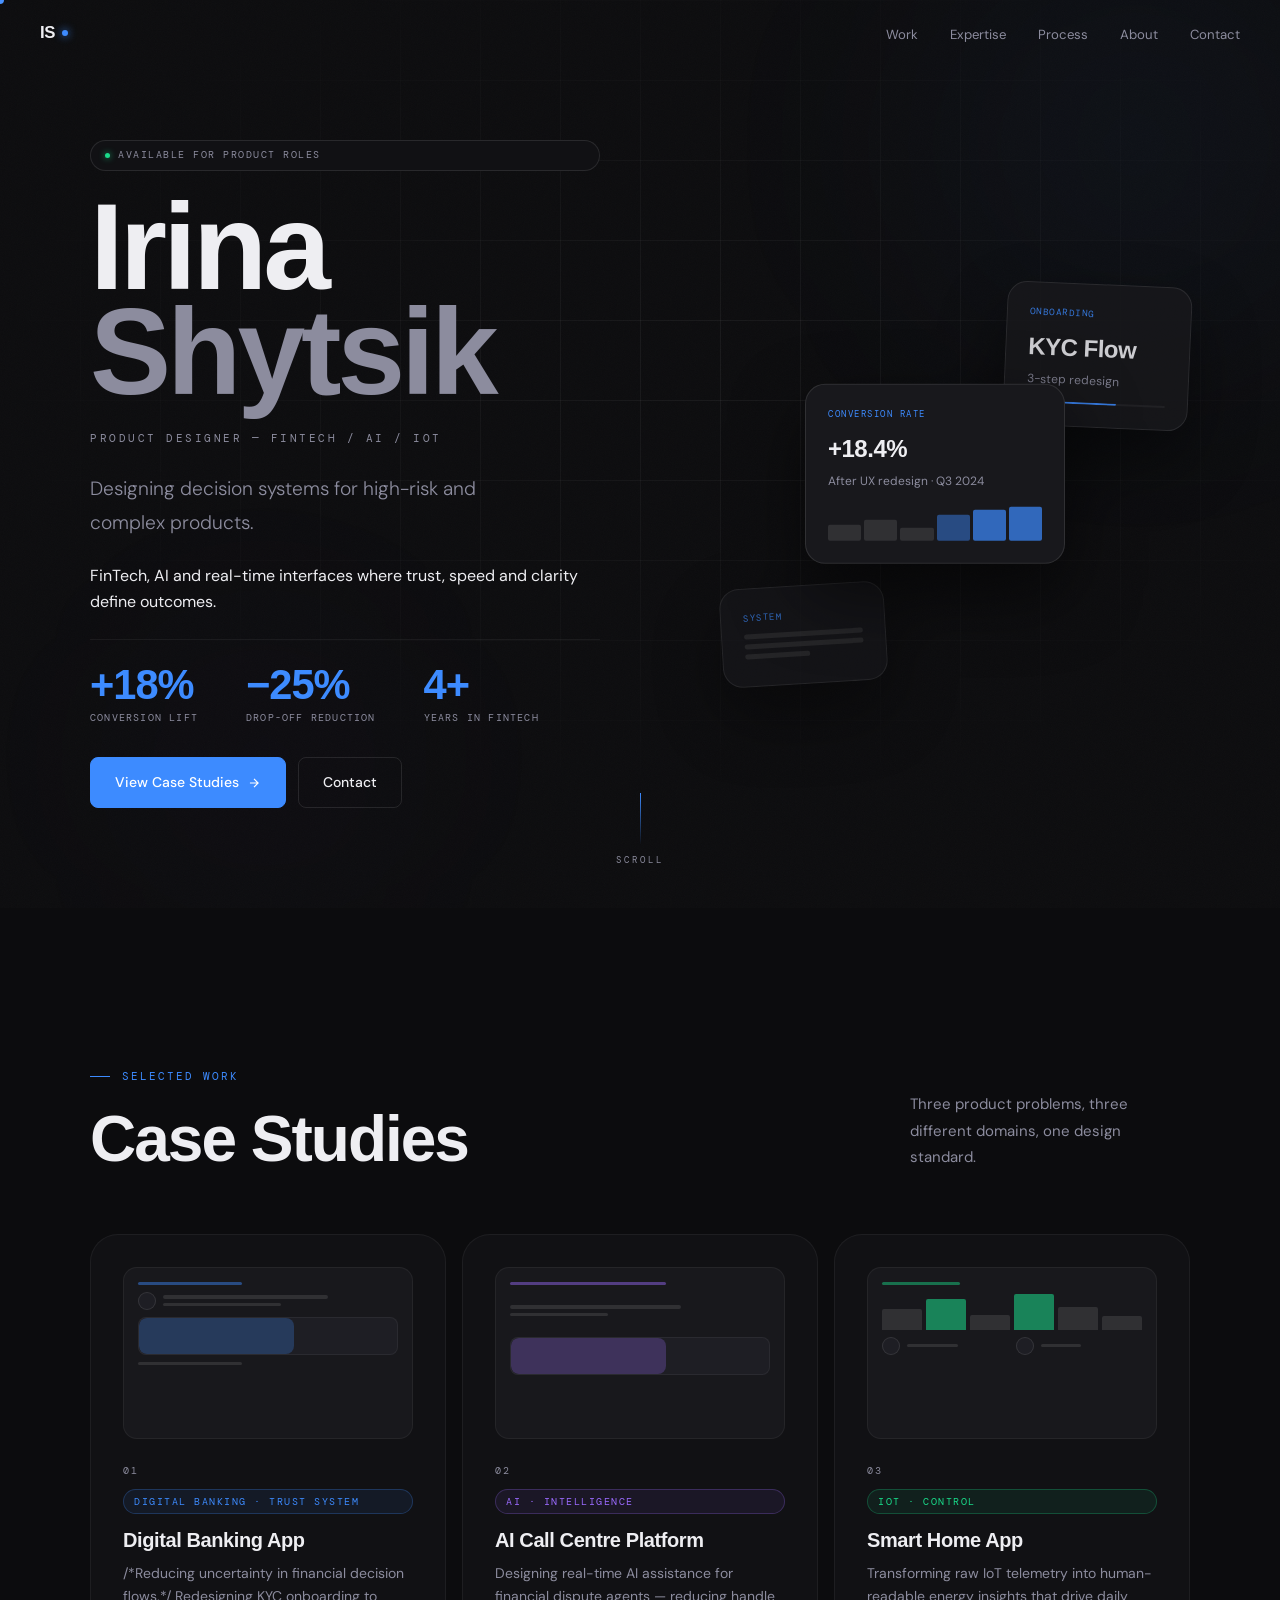
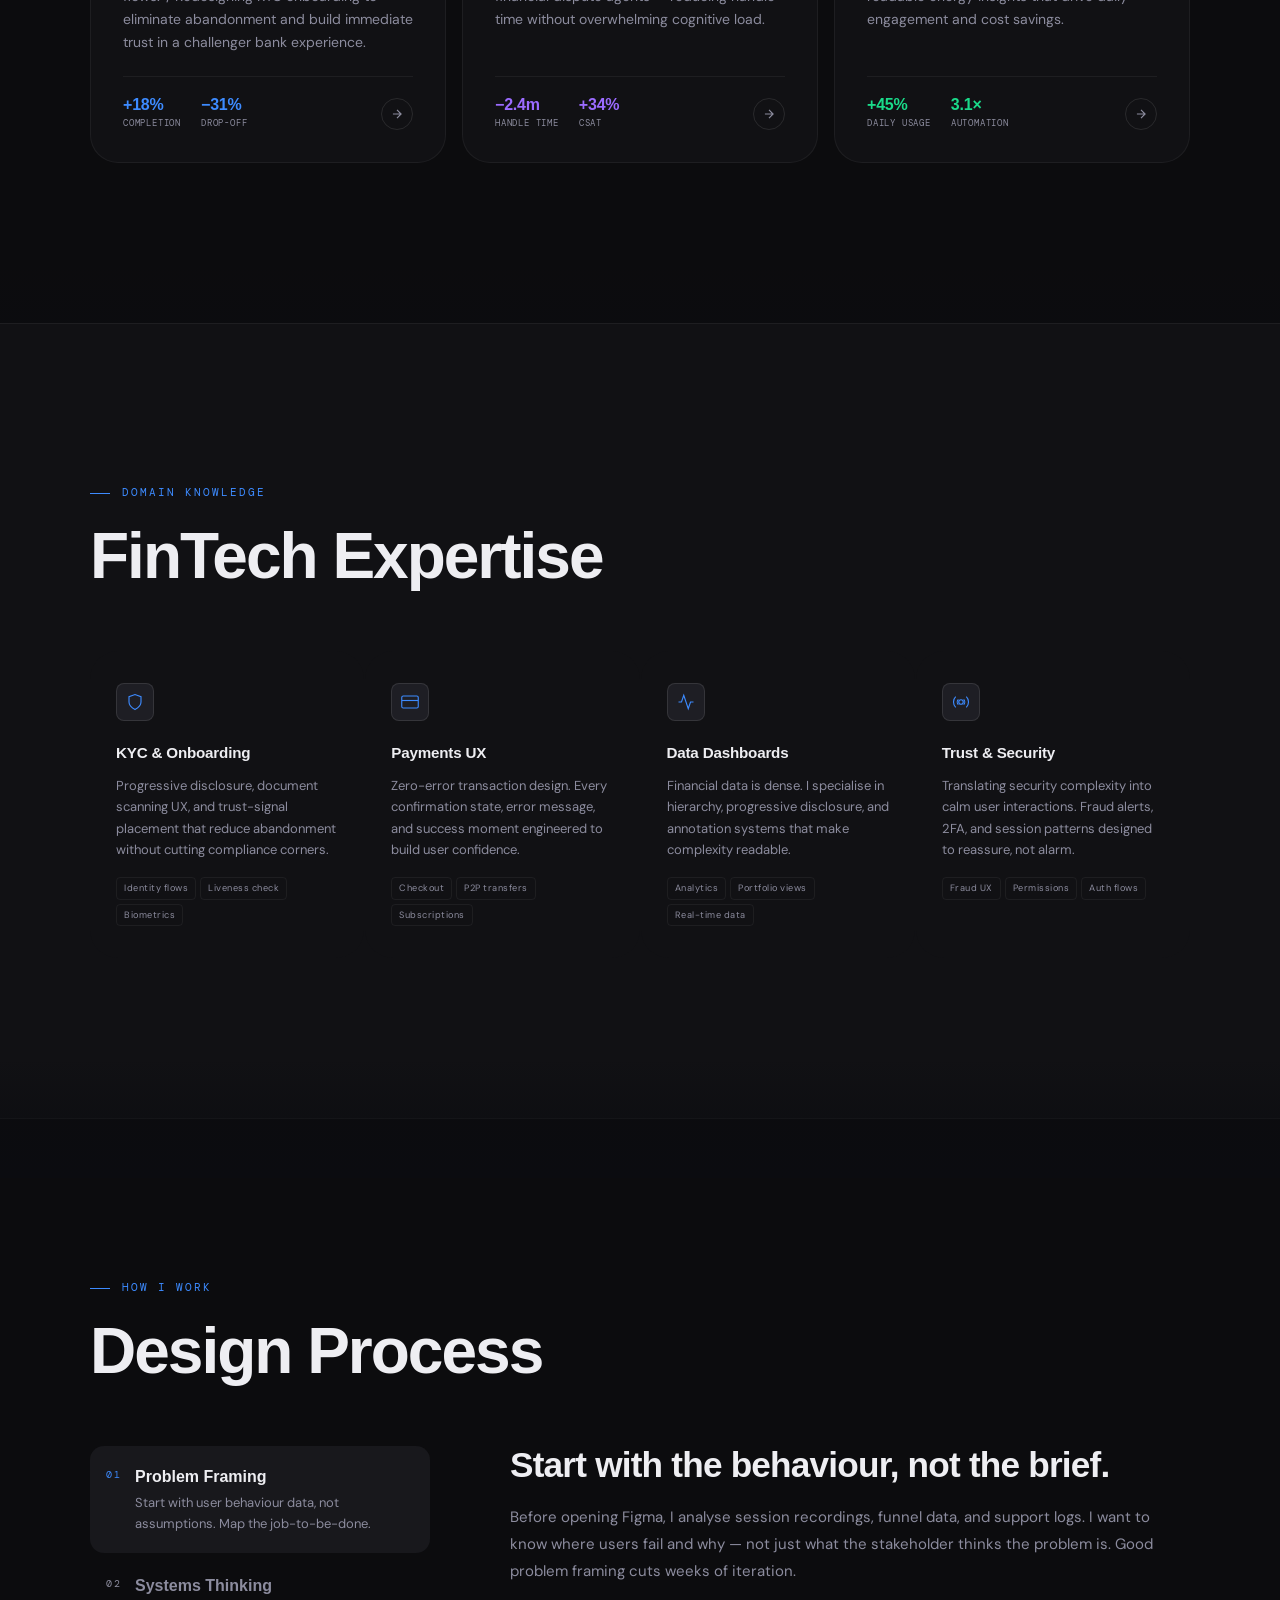
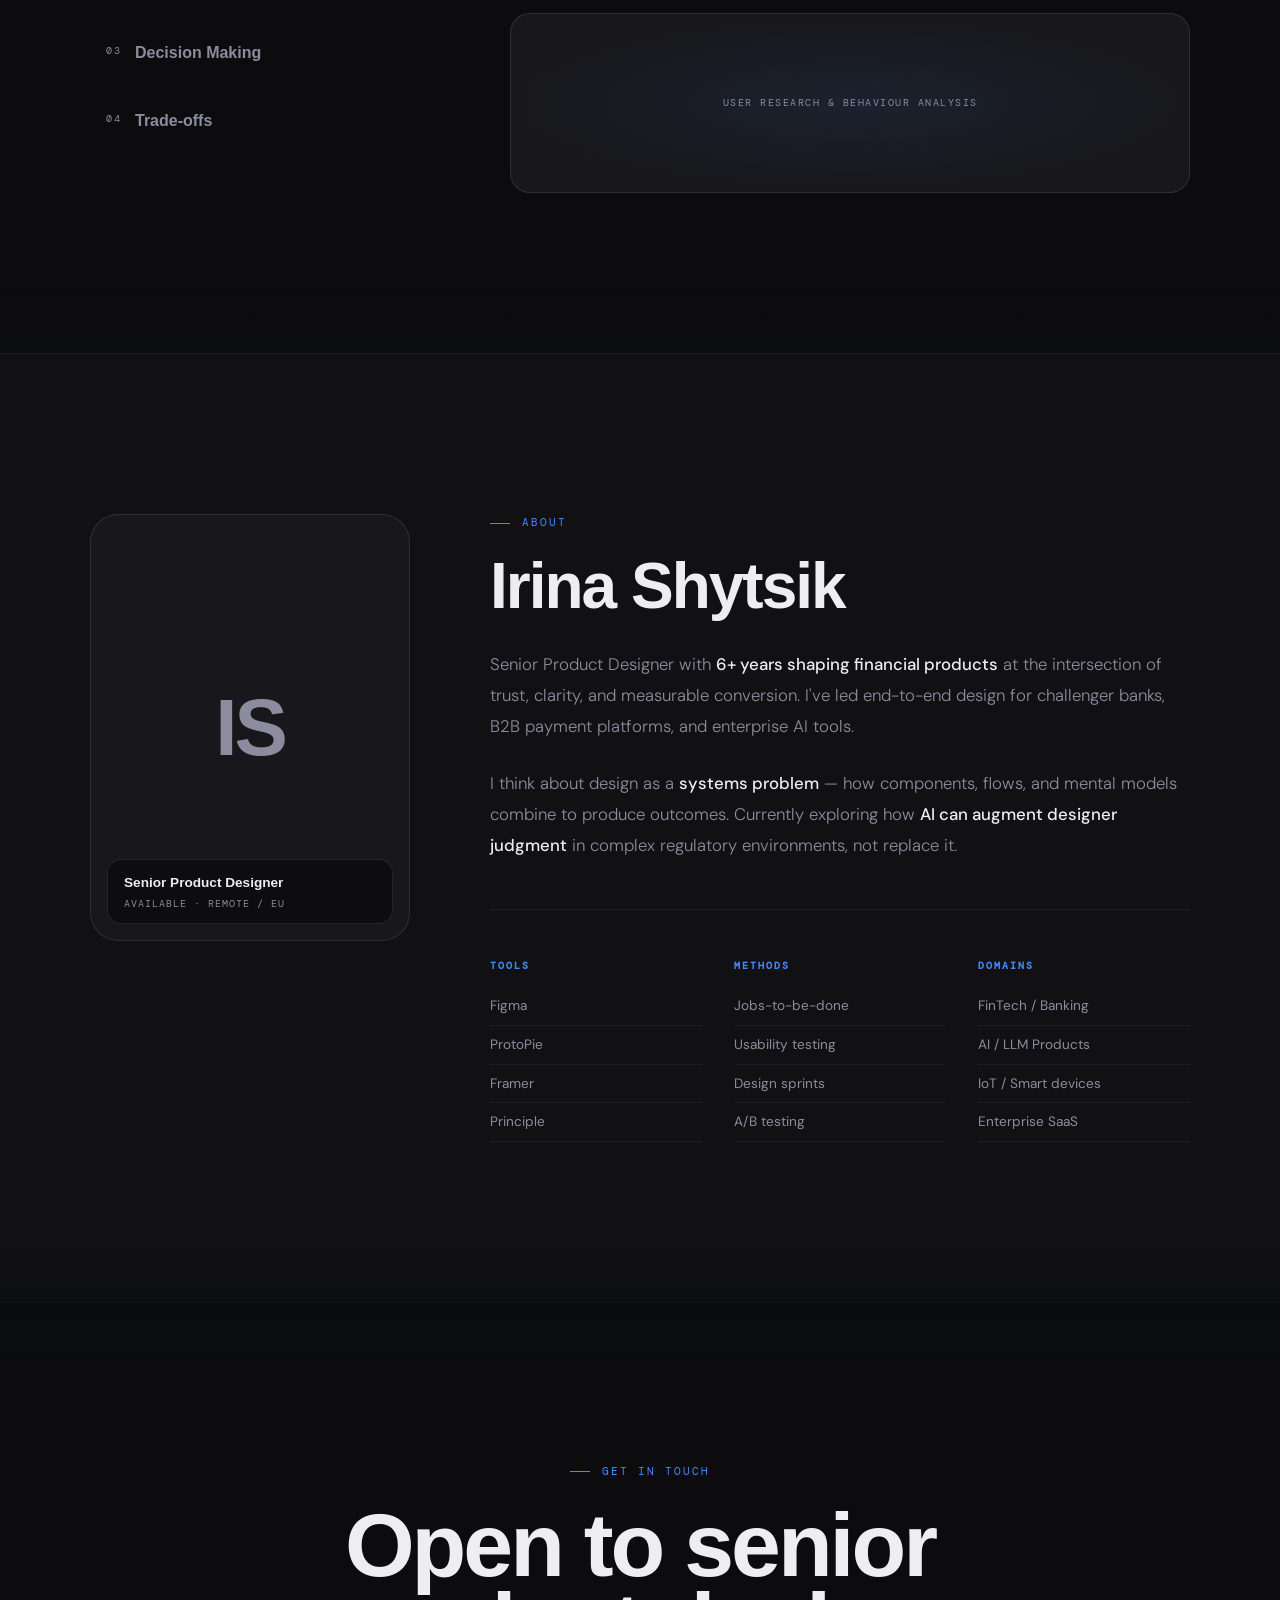
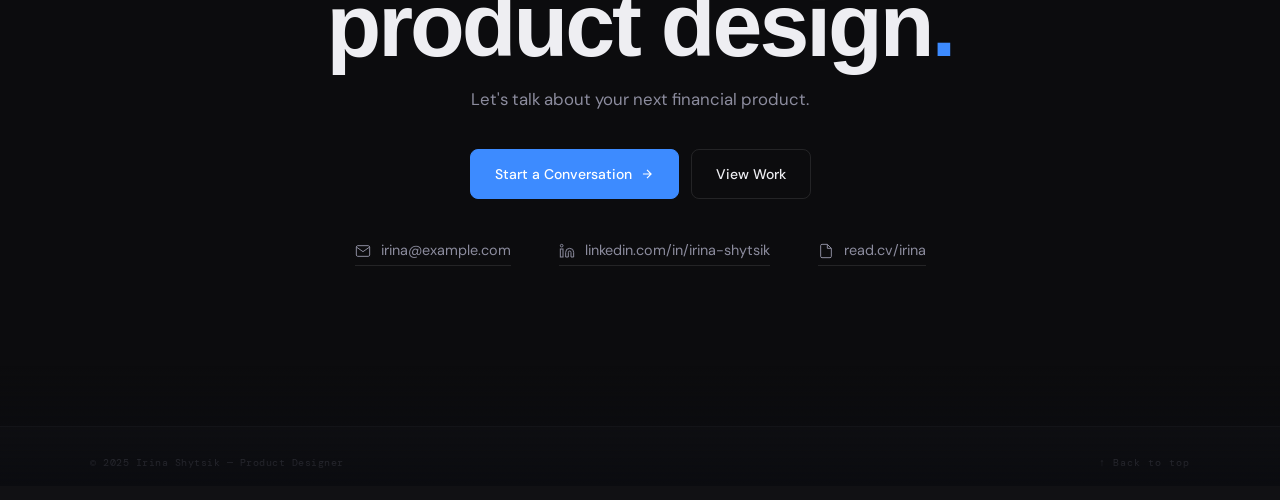
==== index.html @ 626af188 "Remove design systems section from index.html Removed design system section and adjusted case card d" ====
<!DOCTYPE html>
<html lang="en">
<head>
  <meta charset="UTF-8"/>
  <meta name="viewport" content="width=device-width, initial-scale=1.0"/>
  <title>Irina Shytsik — Product Designer</title>
  <link rel="preconnect" href="https://fonts.googleapis.com"/>
  <link rel="preconnect" href="https://fonts.gstatic.com" crossorigin/>
  <link href="https://fonts.googleapis.com/css2?family=DM+Mono:ital,wght@0,300;0,400;0,500&family=Syne:wght@400;500;600;700;800&family=DM+Sans:ital,opsz,wght@0,9..40,300;0,9..40,400;0,9..40,500;0,9..40,600;1,9..40,300&display=swap" rel="stylesheet"/>
  <link rel="stylesheet" href="styles.css"/>
</head>
<body>

  <div id="progress-bar"></div>
  <div id="page-overlay"></div>
  <div id="cursor"></div>

  <!-- NAV -->
  <nav class="nav">
    <a href="index.html" class="nav__logo">
      IS<span class="nav__logo-dot"></span>
    </a>
    <ul class="nav__links">
      <li><a href="#work">Work</a></li>
      <li><a href="#expertise">Expertise</a></li>
      <li><a href="#process">Process</a></li>
      <li><a href="#about">About</a></li>
      <li><a href="#contact">Contact</a></li>
    </ul>
    <button class="nav__mobile-btn" aria-label="Menu">
      <span></span><span></span><span></span>
    </button>
  </nav>

  <nav class="mobile-nav">
    <ul class="mobile-nav__links">
      <li><a href="#work">Work</a></li>
      <li><a href="#expertise">Expertise</a></li>
      <li><a href="#process">Process</a></li>
      <li><a href="#about">About</a></li>
      <li><a href="#contact">Contact</a></li>
    </ul>
  </nav>

  <!-- ────────────────── HERO ────────────────── -->
  <section class="hero" id="hero">
    <div class="hero__bg">
      <div class="hero__noise"></div>
      <div class="hero__grid-lines"></div>
      <div class="hero__glow hero__glow--1"></div>
      <div class="hero__glow hero__glow--2"></div>
    </div>

    <div class="container">
      <div class="hero__content">
        <!-- Left -->
        <div class="hero__left">
          <div class="availability reveal">
            <span class="availability__dot"></span>
            Available for Product Roles
          </div>

          <h1 class="hero__name reveal rd1">
            Irina<br/><em>Shytsik</em>
          </h1>

          <p class="hero__title reveal rd2">Product Designer — FinTech / AI / IoT</p>

          <p class="hero__value reveal rd3">
            Designing decision systems for high-risk and complex products.
          </p>
          <p class="muted">
            FinTech, AI and real-time interfaces where trust, speed and clarity define outcomes.
          </p>

          <div class="hero__metrics reveal rd4">
            <div class="hero__metric">
              <div class="hero__metric-value"><span class="m-blue">+18%</span></div>
              <div class="hero__metric-label">Conversion lift</div>
            </div>
            <div class="hero__metric">
              <div class="hero__metric-value"><span class="m-blue">−25%</span></div>
              <div class="hero__metric-label">Drop-off reduction</div>
            </div>
            <div class="hero__metric">
              <div class="hero__metric-value"><span class="m-blue">4+</span></div>
              <div class="hero__metric-label">Years in FinTech</div>
            </div>
          </div>

          <div class="hero__actions reveal rd5">
            <a href="#work" class="btn btn--primary">
              View Case Studies
              <svg width="14" height="14" viewBox="0 0 24 24" fill="none" stroke="currentColor" stroke-width="2"><path d="M5 12h14M12 5l7 7-7 7"/></svg>
            </a>
            <a href="#contact" class="btn btn--outline">Contact</a>
          </div>
        </div>

        <!-- Right — floating cards -->
        <div class="hero__visual reveal--right rd2">
          <!-- Main card -->
          <div class="hero-card hero-card--main">
            <div class="hero-card__tag">Conversion Rate</div>
            <div class="hero-card__value">+18.4%</div>
            <div class="hero-card__label">After UX redesign · Q3 2024</div>
            <div class="hero-card__chart">
              <div class="hc-bar" style="height:45%"></div>
              <div class="hc-bar" style="height:60%"></div>
              <div class="hc-bar" style="height:38%"></div>
              <div class="hc-bar hc-bar--b" style="height:72%"></div>
              <div class="hc-bar hc-bar--a" style="height:88%"></div>
              <div class="hc-bar hc-bar--a" style="height:96%"></div>
            </div>
          </div>
          <!-- Top right card -->
          <div class="hero-card hero-card--right">
            <div class="hero-card__tag">Onboarding</div>
            <div class="hero-card__value">KYC Flow</div>
            <div class="hero-card__label">3-step redesign</div>
            <div class="hero-card__progress">
              <div class="hero-card__progress-fill"></div>
            </div>
          </div>
          <!-- Bottom left card -->
          <div class="hero-card hero-card--bottom">
            <div class="hero-card__tag">System</div>
            <div class="hc-line"></div>
            <div class="hc-line"></div>
            <div class="hc-line"></div>
          </div>
        </div>
      </div>
    </div>

    <div class="hero__scroll">
      <div class="hero__scroll-line"></div>
      <span class="hero__scroll-label">Scroll</span>
    </div>
  </section>

  <!-- ────────────────── WORK ────────────────── -->
  <section class="section" id="work">
    <div class="container">
      <div class="cases-header reveal">
        <div>
          <div class="eyebrow">Selected Work</div>
          <h2 class="display-lg">Case Studies</h2>
        </div>
        <p class="body-md" style="max-width:280px">
          Three product problems, three different domains, one design standard.
        </p>
      </div>

      <div class="cases-grid">

        <!-- Card 1: Banking -->
        <a href="case-banking.html" class="case-card case-card--trust reveal rd1">

       
          
          <div class="case-card__glow"></div>
          <div class="case-card__body">
            <div class="case-card__visual">
              <div class="card-mock">
                <div class="cm-topbar"></div>
                <div class="cm-row">
                  <div class="cm-circle"></div>
                  <div class="cm-lines">
                    <div class="cm-line cm-line--70"></div>
                    <div class="cm-line cm-line--50"></div>
                  </div>
                </div>
                <div class="cm-block"></div>
                <div class="cm-row">
                  <div class="cm-lines">
                    <div class="cm-line cm-line--40"></div>
                  </div>
                </div>
              </div>
            </div>
            <div class="case-card__num">01</div>
            <div class="case-card__tag">Digital Banking · Trust System</div>
            <h3 class="case-card__title">Digital Banking App</h3>
            <p class="case-card__desc">
              /*Reducing uncertainty in financial decision flows.*/
              Redesigning KYC onboarding to eliminate abandonment and build immediate trust in a challenger bank experience.
            </p>
            <div class="case-card__footer">
              <div class="case-card__metrics">
                <div>
                  <div class="case-card__metric-val">+18%</div>
                  <div class="case-card__metric-lbl">Completion</div>
                </div>
                <div>
                  <div class="case-card__metric-val">−31%</div>
                  <div class="case-card__metric-lbl">Drop-off</div>
                </div>
              </div>
              <div class="case-card__arrow">
                <svg width="14" height="14" viewBox="0 0 24 24" fill="none" stroke="currentColor" stroke-width="2"><path d="M5 12h14M12 5l7 7-7 7"/></svg>
              </div>
            </div>
          </div>
        </a>

        <!-- Card 2: AI -->
        <a href="case-ai.html" class="case-card case-card--intelligence reveal rd2">
          <div class="case-card__glow"></div>
          <div class="case-card__body">
            <div class="case-card__visual">
              <div class="card-mock">
                <div class="cm-topbar" style="width:60%"></div>
                <div class="cm-row">
                  <div class="cm-lines">
                    <div class="cm-line cm-line--70"></div>
                    <div class="cm-line cm-line--40"></div>
                  </div>
                  <div class="cm-bars">
                    <div class="cm-bar" style="height:40%"></div>
                    <div class="cm-bar cm-bar--a" style="height:70%"></div>
                    <div class="cm-bar" style="height:55%"></div>
                    <div class="cm-bar cm-bar--a" style="height:90%"></div>
                  </div>
                </div>
                <div class="cm-block"></div>
              </div>
            </div>
            <div class="case-card__num">02</div>
            <div class="case-card__tag">AI · Intelligence</div>
            <h3 class="case-card__title">AI Call Centre Platform</h3>
            <p class="case-card__desc">
              Designing real-time AI assistance for financial dispute agents — reducing handle time without overwhelming cognitive load.
            </p>
            <div class="case-card__footer">
              <div class="case-card__metrics">
                <div>
                  <div class="case-card__metric-val">−2.4m</div>
                  <div class="case-card__metric-lbl">Handle time</div>
                </div>
                <div>
                  <div class="case-card__metric-val">+34%</div>
                  <div class="case-card__metric-lbl">CSAT</div>
                </div>
              </div>
              <div class="case-card__arrow">
                <svg width="14" height="14" viewBox="0 0 24 24" fill="none" stroke="currentColor" stroke-width="2"><path d="M5 12h14M12 5l7 7-7 7"/></svg>
              </div>
            </div>
          </div>
        </a>

        <!-- Card 3: Smart Home -->
        <a href="case-smart-home.html" class="case-card case-card--control reveal rd3">
          <div class="case-card__glow"></div>
          <div class="case-card__body">
            <div class="case-card__visual">
              <div class="card-mock">
                <div class="cm-topbar" style="width:30%"></div>
                <div class="cm-row">
                  <div class="cm-bars" style="width:100%;gap:4px">
                    <div class="cm-bar" style="height:55%"></div>
                    <div class="cm-bar cm-bar--a" style="height:80%"></div>
                    <div class="cm-bar" style="height:40%"></div>
                    <div class="cm-bar cm-bar--a" style="height:95%"></div>
                    <div class="cm-bar" style="height:60%"></div>
                    <div class="cm-bar" style="height:35%"></div>
                  </div>
                </div>
                <div class="cm-row">
                  <div class="cm-circle"></div>
                  <div class="cm-lines">
                    <div class="cm-line cm-line--50"></div>
                  </div>
                  <div class="cm-circle"></div>
                  <div class="cm-lines">
                    <div class="cm-line cm-line--40"></div>
                  </div>
                </div>
              </div>
            </div>
            <div class="case-card__num">03</div>
            <div class="case-card__tag">IoT · Control</div>
            <h3 class="case-card__title">Smart Home App</h3>
            <p class="case-card__desc">
              Transforming raw IoT telemetry into human-readable energy insights that drive daily engagement and cost savings.
            </p>
            <div class="case-card__footer">
              <div class="case-card__metrics">
                <div>
                  <div class="case-card__metric-val">+45%</div>
                  <div class="case-card__metric-lbl">Daily usage</div>
                </div>
                <div>
                  <div class="case-card__metric-val">3.1×</div>
                  <div class="case-card__metric-lbl">Automation</div>
                </div>
              </div>
              <div class="case-card__arrow">
                <svg width="14" height="14" viewBox="0 0 24 24" fill="none" stroke="currentColor" stroke-width="2"><path d="M5 12h14M12 5l7 7-7 7"/></svg>
              </div>
            </div>
          </div>
        </a>

      </div>
    </div>
  </section>

  <!-- ────────────────── EXPERTISE ────────────────── -->
  <section class="section expertise" id="expertise">
    <div class="container">
      <div class="reveal">
        <div class="eyebrow">Domain Knowledge</div>
        <h2 class="display-lg">FinTech Expertise</h2>
      </div>

      <div class="expertise__grid">
        <div class="expertise__item reveal rd1">
          <div class="expertise__icon">
            <svg width="18" height="18" viewBox="0 0 24 24" fill="none" stroke="currentColor" stroke-width="1.5"><path d="M12 22s8-4 8-10V5l-8-3-8 3v7c0 6 8 10 8 10z"/></svg>
          </div>
          <div class="expertise__title">KYC & Onboarding</div>
          <p class="expertise__desc">Progressive disclosure, document scanning UX, and trust-signal placement that reduce abandonment without cutting compliance corners.</p>
          <div class="expertise__tags">
            <span class="expertise__tag">Identity flows</span>
            <span class="expertise__tag">Liveness check</span>
            <span class="expertise__tag">Biometrics</span>
          </div>
        </div>

        <div class="expertise__item reveal rd2">
          <div class="expertise__icon">
            <svg width="18" height="18" viewBox="0 0 24 24" fill="none" stroke="currentColor" stroke-width="1.5"><rect x="1" y="4" width="22" height="16" rx="2"/><line x1="1" y1="10" x2="23" y2="10"/></svg>
          </div>
          <div class="expertise__title">Payments UX</div>
          <p class="expertise__desc">Zero-error transaction design. Every confirmation state, error message, and success moment engineered to build user confidence.</p>
          <div class="expertise__tags">
            <span class="expertise__tag">Checkout</span>
            <span class="expertise__tag">P2P transfers</span>
            <span class="expertise__tag">Subscriptions</span>
          </div>
        </div>

        <div class="expertise__item reveal rd3">
          <div class="expertise__icon">
            <svg width="18" height="18" viewBox="0 0 24 24" fill="none" stroke="currentColor" stroke-width="1.5"><polyline points="22 12 18 12 15 21 9 3 6 12 2 12"/></svg>
          </div>
          <div class="expertise__title">Data Dashboards</div>
          <p class="expertise__desc">Financial data is dense. I specialise in hierarchy, progressive disclosure, and annotation systems that make complexity readable.</p>
          <div class="expertise__tags">
            <span class="expertise__tag">Analytics</span>
            <span class="expertise__tag">Portfolio views</span>
            <span class="expertise__tag">Real-time data</span>
          </div>
        </div>

        <div class="expertise__item reveal rd4">
          <div class="expertise__icon">
            <svg width="18" height="18" viewBox="0 0 24 24" fill="none" stroke="currentColor" stroke-width="1.5"><circle cx="12" cy="12" r="3"/><path d="M19.07 4.93a10 10 0 0 1 0 14.14M4.93 19.07a10 10 0 0 1 0-14.14"/><path d="M15.54 8.46a5 5 0 0 1 0 7.07M8.46 15.54a5 5 0 0 1 0-7.07"/></svg>
          </div>
          <div class="expertise__title">Trust & Security</div>
          <p class="expertise__desc">Translating security complexity into calm user interactions. Fraud alerts, 2FA, and session patterns designed to reassure, not alarm.</p>
          <div class="expertise__tags">
            <span class="expertise__tag">Fraud UX</span>
            <span class="expertise__tag">Permissions</span>
            <span class="expertise__tag">Auth flows</span>
          </div>
        </div>
      </div>
    </div>
  </section>

  <!-- ────────────────── PROCESS ────────────────── -->
  <section class="section" id="process">
    <div class="container">
      <div class="reveal" style="margin-bottom:64px">
        <div class="eyebrow">How I Work</div>
        <h2 class="display-lg">Design Process</h2>
      </div>

      <div class="process-layout">
        <!-- Steps -->
        <div class="process-steps">
          <div class="pstep" data-index="0">
            <div class="pstep__num">01</div>
            <div>
              <div class="pstep__title">Problem Framing</div>
              <div class="pstep__desc">Start with user behaviour data, not assumptions. Map the job-to-be-done.</div>
            </div>
          </div>
          <div class="pstep" data-index="1">
            <div class="pstep__num">02</div>
            <div>
              <div class="pstep__title">Systems Thinking</div>
              <div class="pstep__desc">Map the full ecosystem before designing a single screen.</div>
            </div>
          </div>
          <div class="pstep" data-index="2">
            <div class="pstep__num">03</div>
            <div>
              <div class="pstep__title">Decision Making</div>
              <div class="pstep__desc">Every design decision has a hypothesis. Hypotheses get validated.</div>
            </div>
          </div>
          <div class="pstep" data-index="3">
            <div class="pstep__num">04</div>
            <div>
              <div class="pstep__title">Trade-offs</div>
              <div class="pstep__desc">Speed vs depth. Delight vs compliance. I name the trade-off and choose deliberately.</div>
            </div>
          </div>
        </div>

        <!-- Detail panels -->
        <div>
          <div class="pdetail" data-index="0">
            <div class="pdetail__heading">Start with the behaviour, not the brief.</div>
            <p class="pdetail__body">Before opening Figma, I analyse session recordings, funnel data, and support logs. I want to know where users fail and why — not just what the stakeholder thinks the problem is. Good problem framing cuts weeks of iteration.</p>
            <div class="pdetail__visual">User Research & Behaviour Analysis</div>
          </div>
          <div class="pdetail" data-index="1">
            <div class="pdetail__heading">The screen is the last thing I design.</div>
            <p class="pdetail__body">Financial products are systems. I map user journeys, service touchpoints, and technical constraints before touching component layout. This prevents designing beautiful dead-ends that don't survive implementation.</p>
            <div class="pdetail__visual">System Mapping & Flow Architecture</div>
          </div>
          <div class="pdetail" data-index="2">
            <div class="pdetail__heading">Decisions anchored to measurable outcomes.</div>
            <p class="pdetail__body">Every design choice I make has a stated hypothesis: "If we reduce the KYC steps from 5 to 3, completion will increase by 10%+." I test assumptions early and cheaply, then iterate. No HiPPO decisions.</p>
            <div class="pdetail__visual">Hypothesis-Driven Design</div>
          </div>
          <div class="pdetail" data-index="3">
            <div class="pdetail__heading">Name the trade-off. Own the decision.</div>
            <p class="pdetail__body">FinTech design is full of genuine tensions: security vs. convenience, regulatory compliance vs. user delight, speed to market vs. design quality. I make trade-offs explicit, document them, and take ownership of the consequences.</p>
            <div class="pdetail__visual">Trade-off Documentation</div>
          </div>
        </div>
      </div>
    </div>
  </section>

  <!-- ────────────────── ABOUT ────────────────── -->
  <section class="section" id="about" style="background:var(--bg-raised);border-top:1px solid var(--border-subtle);border-bottom:1px solid var(--border-subtle)">
    <div class="container">
      <div class="about-grid">
        <div class="reveal reveal--left">
          <div class="about__portrait-frame">
            <div class="about__portrait-initials">IS</div>
            <div class="about__portrait-badge">
              <div>
                <div class="about__badge-role">Senior Product Designer</div>
                <div class="about__badge-loc">Available · Remote / EU</div>
              </div>
            </div>
          </div>
        </div>

        <div class="reveal rd2">
          <div class="eyebrow">About</div>
          <h2 class="display-lg" style="margin-bottom:32px">Irina Shytsik</h2>
          <p class="about__bio">
            Senior Product Designer with <strong>6+ years shaping financial products</strong> at the intersection of trust, clarity, and measurable conversion. I've led end-to-end design for challenger banks, B2B payment platforms, and enterprise AI tools.
          </p>
          <br/>
          <p class="about__bio">
            I think about design as a <strong>systems problem</strong> — how components, flows, and mental models combine to produce outcomes. Currently exploring how <strong>AI can augment designer judgment</strong> in complex regulatory environments, not replace it.
          </p>

          <div class="about__skill-grid">
            <div class="about__skill-group">
              <h4>Tools</h4>
              <div class="about__skill-item">Figma</div>
              <div class="about__skill-item">ProtoPie</div>
              <div class="about__skill-item">Framer</div>
              <div class="about__skill-item">Principle</div>
            </div>
            <div class="about__skill-group">
              <h4>Methods</h4>
              <div class="about__skill-item">Jobs-to-be-done</div>
              <div class="about__skill-item">Usability testing</div>
              <div class="about__skill-item">Design sprints</div>
              <div class="about__skill-item">A/B testing</div>
            </div>
            <div class="about__skill-group">
              <h4>Domains</h4>
              <div class="about__skill-item">FinTech / Banking</div>
              <div class="about__skill-item">AI / LLM Products</div>
              <div class="about__skill-item">IoT / Smart devices</div>
              <div class="about__skill-item">Enterprise SaaS</div>
            </div>
          </div>
        </div>
      </div>
    </div>
  </section>

  <!-- ────────────────── CONTACT ────────────────── -->
  <section class="section contact-section" id="contact">
    <div class="container">
      <div class="reveal">
        <div class="eyebrow" style="justify-content:center">Get in Touch</div>
        <h2 class="contact__heading">
          Open to senior<br/>product design<span class="accent-b">.</span>
        </h2>
        <p class="contact__sub">Let's talk about your next financial product.</p>

        <div class="contact__actions">
          <a href="mailto:irina@example.com" class="btn btn--primary">
            Start a Conversation
            <svg width="14" height="14" viewBox="0 0 24 24" fill="none" stroke="currentColor" stroke-width="2"><path d="M5 12h14M12 5l7 7-7 7"/></svg>
          </a>
          <a href="#work" class="btn btn--outline">View Work</a>
        </div>

        <div class="contact__links">
          <a href="mailto:irina@example.com" class="contact__link">
            <svg width="16" height="16" viewBox="0 0 24 24" fill="none" stroke="currentColor" stroke-width="1.5"><path d="M4 4h16c1.1 0 2 .9 2 2v12c0 1.1-.9 2-2 2H4c-1.1 0-2-.9-2-2V6c0-1.1.9-2 2-2z"/><polyline points="22,6 12,13 2,6"/></svg>
            irina@example.com
          </a>
          <a href="https://linkedin.com/in/irina-shytsik" target="_blank" rel="noopener" class="contact__link">
            <svg width="16" height="16" viewBox="0 0 24 24" fill="none" stroke="currentColor" stroke-width="1.5"><path d="M16 8a6 6 0 0 1 6 6v7h-4v-7a2 2 0 0 0-2-2 2 2 0 0 0-2 2v7h-4v-7a6 6 0 0 1 6-6z"/><rect x="2" y="9" width="4" height="12"/><circle cx="4" cy="4" r="2"/></svg>
            linkedin.com/in/irina-shytsik
          </a>
          <a href="https://read.cv/irina" target="_blank" rel="noopener" class="contact__link">
            <svg width="16" height="16" viewBox="0 0 24 24" fill="none" stroke="currentColor" stroke-width="1.5"><path d="M14 2H6a2 2 0 0 0-2 2v16a2 2 0 0 0 2 2h12a2 2 0 0 0 2-2V8z"/><polyline points="14 2 14 8 20 8"/></svg>
            read.cv/irina
          </a>
        </div>
      </div>
    </div>
  </section>

  <!-- FOOTER -->
  <footer class="footer">
    <div class="container">
      <div class="footer__inner">
        <span class="footer__copy">© 2025 Irina Shytsik — Product Designer</span>
        <a href="#hero" class="footer__back">↑ Back to top</a>
      </div>
    </div>
  </footer>

  <script src="motion.js"></script>
</body>
</html>
---- styles.css ----
/* ============================================================
   IRINA SHYTSIK — Design System v2.0
   Premium Portfolio | Apple × Stripe × Framer
   ============================================================ */

/* --- TOKENS --- */
:root {
  --bg-base:       #0c0c0e;
  --bg-raised:     #111114;
  --bg-elevated:   #18181c;
  --bg-overlay:    #1e1e24;

  --border-subtle: rgba(255,255,255,0.055);
  --border-soft:   rgba(255,255,255,0.10);
  --border-muted:  rgba(255,255,255,0.14);

  --text-primary:  #eeeef2;
  --text-secondary:#8c8c9e;
  --text-tertiary: #8c8c9e; /*#4a4a5a;*/

  --accent:        #3d8bff;
  --accent-glow:   rgba(61,139,255,0.18);
  --accent-soft:   rgba(61,139,255,0.08);

  --accent-blue:   #3d8bff;
  --accent-purple: #9b6bff;
  --accent-green:  #1adb8a;

  --font-display: 'Helvetica Neue', sans-serif;
  --font-body:    'DM Sans', sans-serif;
  --font-mono:    'DM Mono', monospace;

  --ease-out:    cubic-bezier(0.0, 0.0, 0.2, 1.0);
  --ease-expo:   cubic-bezier(0.16, 1, 0.3, 1);
  --ease-spring: cubic-bezier(0.34, 1.56, 0.64, 1.0);

  --r-sm: 8px;
  --r-md: 14px;
  --r-lg: 20px;
  --r-xl: 28px;
}

.page-banking    { --accent: #3d8bff; --accent-glow: rgba(61,139,255,0.18);  --accent-soft: rgba(61,139,255,0.08);  --card-accent: #3d8bff; }
.page-ai         { --accent: #9b6bff; --accent-glow: rgba(155,107,255,0.18); --accent-soft: rgba(155,107,255,0.08); --card-accent: #9b6bff; }
.page-smarthome  { --accent: #1adb8a; --accent-glow: rgba(26,219,138,0.18);  --accent-soft: rgba(26,219,138,0.08);  --card-accent: #1adb8a; }

/* --- RESET --- */
*, *::before, *::after { box-sizing: border-box; margin: 0; padding: 0; }
html { scroll-behavior: smooth; }
body {
  background: var(--bg-base);
  color: var(--text-primary);
  font-family: var(--font-body);
  -webkit-font-smoothing: antialiased;
  overflow-x: hidden;
  line-height: 1.6;
}
a { color: inherit; text-decoration: none; }
ul { list-style: none; }

/* --- PROGRESS BAR --- */
#progress-bar {
  position: fixed; top: 0; left: 0;
  height: 2px; width: 0%;
  background: var(--accent);
  z-index: 1000;
  box-shadow: 0 0 10px var(--accent-glow);
  transition: width 0.08s linear;
  pointer-events: none;
}

/* --- PAGE OVERLAY (transitions) --- */
#page-overlay {
  position: fixed; inset: 0;
  background: var(--bg-base);
  z-index: 900;
  transform: translateY(100%);
  pointer-events: none;
}

/* --- CUSTOM CURSOR --- */
#cursor {
  position: fixed;
  width: 8px; height: 8px;
  background: var(--accent);
  border-radius: 50%;
  pointer-events: none;
  z-index: 9999;
  transform: translate(-50%, -50%);
  mix-blend-mode: screen;
  transition: width 0.3s var(--ease-expo),
              height 0.3s var(--ease-expo),
              opacity 0.3s;
}
#cursor.hover { width: 40px; height: 40px; opacity: 0.5; }

/* --- NAV --- */
.nav {
  position: fixed; top: 0; left: 0; right: 0;
  z-index: 200;
  padding: 20px 40px;
  display: flex; align-items: center; justify-content: space-between;
  transition: background 0.5s var(--ease-out), padding 0.3s var(--ease-out);
}
.nav--scrolled {
  background: rgba(12,12,14,0.85);
  backdrop-filter: blur(20px) saturate(160%);
  -webkit-backdrop-filter: blur(20px) saturate(160%);
  border-bottom: 1px solid var(--border-subtle);
  padding-top: 14px; padding-bottom: 14px;
}

.nav__logo {
  font-family: var(--font-display);
  font-size: 1.05rem; font-weight: 800;
  letter-spacing: -0.5px;
  display: flex; align-items: center; gap: 7px;
}
.nav__logo-dot {
  width: 6px; height: 6px;
  border-radius: 50%;
  background: var(--accent);
  box-shadow: 0 0 8px var(--accent);
}
.nav__links { display: flex; align-items: center; gap: 32px; }
.nav__links a {
  font-size: 0.825rem; color: var(--text-secondary);
  position: relative;
  transition: color 0.16s;
}
.nav__links a::after {
  content: ''; position: absolute; bottom: -2px; left: 0; right: 0;
  height: 1px; background: var(--accent);
  transform: scaleX(0); transform-origin: left;
  transition: transform 0.3s var(--ease-expo);
}
.nav__links a:hover { color: var(--text-primary); }
.nav__links a:hover::after { transform: scaleX(1); }

.nav__back {
  display: flex; align-items: center; gap: 8px;
  font-size: 0.8rem; color: var(--text-secondary);
  transition: color 0.16s;
}
.nav__back:hover { color: var(--text-primary); }
.nav__back svg { transition: transform 0.25s var(--ease-expo); }
.nav__back:hover svg { transform: translateX(-3px); }

.nav__mobile-btn {
  display: none; width: 28px; height: 18px;
  position: relative; cursor: pointer;
}
.nav__mobile-btn span {
  position: absolute; left: 0; right: 0; height: 1.5px;
  background: var(--text-secondary); border-radius: 2px;
  transition: all 0.3s var(--ease-expo);
}
.nav__mobile-btn span:nth-child(1) { top: 0; }
.nav__mobile-btn span:nth-child(2) { top: 50%; transform: translateY(-50%); }
.nav__mobile-btn span:nth-child(3) { bottom: 0; }
.nav__mobile-btn.open span:nth-child(1) { top: 50%; transform: translateY(-50%) rotate(45deg); }
.nav__mobile-btn.open span:nth-child(2) { opacity: 0; }
.nav__mobile-btn.open span:nth-child(3) { bottom: 50%; transform: translateY(50%) rotate(-45deg); }

.mobile-nav {
  position: fixed; inset: 0;
  background: var(--bg-base); z-index: 150;
  display: flex; align-items: center; justify-content: center;
  opacity: 0; pointer-events: none;
  transition: opacity 0.3s var(--ease-out);
}
.mobile-nav.open { opacity: 1; pointer-events: all; }
.mobile-nav__links { display: flex; flex-direction: column; gap: 36px; text-align: center; }
.mobile-nav__links a {
  font-family: var(--font-display); font-size: 2.5rem; font-weight: 800;
  color: var(--text-tertiary); transition: color 0.16s;
}
.mobile-nav__links a:hover { color: var(--accent); }

/* --- LAYOUT --- */
.container { max-width: 1180px; margin: 0 auto; padding: 0 40px; }
.section    { padding: 160px 0; }
.section--sm { padding: 100px 0; }

/* --- TYPOGRAPHY --- */
.display-xl {
  font-family: var(--font-display);
  font-size: clamp(3.5rem, 8vw, 7.5rem);
  font-weight: 800; line-height: 0.9; letter-spacing: -3.5px;
  color: var(--text-primary);
}
.display-lg {
  font-family: var(--font-display);
  font-size: clamp(2.5rem, 5vw, 4.5rem);
  font-weight: 800; line-height: 0.95; letter-spacing: -2px;
  color: var(--text-primary);
}
.display-md {
  font-family: var(--font-display);
  font-size: clamp(1.6rem, 3vw, 2.5rem);
  font-weight: 700; line-height: 1.05; letter-spacing: -0.8px;
  color: var(--text-primary);
}
.display-sm {
  font-family: var(--font-display);
  font-size: 1.25rem; font-weight: 700;
  letter-spacing: -0.3px; color: var(--text-primary);
}

.body-lg { font-size: clamp(1rem, 1.8vw, 1.2rem); font-weight: 300; line-height: 1.75; color: var(--text-secondary); }
.body-md  { font-size: 0.9375rem; line-height: 1.75; color: var(--text-secondary); }
.body-sm  { font-size: 0.8125rem; line-height: 1.65; color: var(--text-secondary); }

.label {
  font-family: var(--font-mono);
  font-size: 0.6875rem; letter-spacing: 2px; text-transform: uppercase;
  color: var(--text-tertiary);
}
.label--accent { color: var(--accent); }

.eyebrow {
  display: flex; align-items: center; gap: 12px;
  font-family: var(--font-mono); font-size: 0.6875rem;
  letter-spacing: 2px; text-transform: uppercase;
  color: var(--accent); margin-bottom: 24px;
}
.eyebrow::before { content: ''; display: block; width: 20px; height: 1px; background: var(--accent); }

/* --- BUTTONS --- */
.btn {
  display: inline-flex; align-items: center; gap: 8px;
  font-family: var(--font-body); font-size: 0.875rem; font-weight: 500;
  padding: 13px 24px; border-radius: var(--r-sm);
  border: 1px solid transparent;
  transition: all 0.28s var(--ease-expo);
  cursor: pointer;
}
.btn--primary { background: var(--accent); color: #fff; border-color: var(--accent); }
.btn--primary:hover { box-shadow: 0 0 28px var(--accent-glow); transform: translateY(-1px); }
.btn--outline { background: transparent; color: var(--text-primary); border-color: var(--border-soft); }
.btn--outline:hover { background: var(--bg-elevated); border-color: var(--border-muted); }
.btn svg { transition: transform 0.25s var(--ease-expo); }
.btn:hover svg { transform: translateX(3px); }

/* Availability badge */
.availability {
  display: inline-flex; align-items: center; gap: 8px;
  padding: 6px 14px; border-radius: 100px;
  border: 1px solid var(--border-soft); background: var(--bg-raised);
  font-family: var(--font-mono); font-size: 0.65rem;
  letter-spacing: 1.5px; text-transform: uppercase; color: var(--text-secondary);
}
.availability__dot {
  width: 5px; height: 5px; border-radius: 50%;
  background: var(--accent-green); box-shadow: 0 0 6px rgba(26,219,138,0.8);
  animation: blink 2s infinite;
}
@keyframes blink { 0%,100%{opacity:1} 50%{opacity:0.35} }

/* ============================================================
   HOMEPAGE — HERO
   ============================================================ */
.hero {
  position: relative; min-height: 100vh;
  display: flex; align-items: center;
  padding: 140px 0 100px; overflow: hidden;
}
.hero__bg { position: absolute; inset: 0; pointer-events: none; z-index: 0; }
.hero__noise {
  position: absolute; inset: 0; opacity: 0.025;
  background-image: url("data:image/svg+xml,%3Csvg viewBox='0 0 256 256' xmlns='http://www.w3.org/2000/svg'%3E%3Cfilter id='noise'%3E%3CfeTurbulence type='fractalNoise' baseFrequency='0.9' numOctaves='4' stitchTiles='stitch'/%3E%3C/filter%3E%3Crect width='100%25' height='100%25' filter='url(%23noise)'/%3E%3C/svg%3E");
  background-size: 200px 200px;
}
.hero__grid-lines {
  position: absolute; inset: 0;
  background-image:
    linear-gradient(var(--border-subtle) 1px, transparent 1px),
    linear-gradient(90deg, var(--border-subtle) 1px, transparent 1px);
  background-size: 80px 80px;
  mask-image: radial-gradient(ellipse 70% 60% at 55% 40%, black 0%, transparent 85%);
}
.hero__glow {
  position: absolute; border-radius: 50%; filter: blur(100px);
}
.hero__glow--1 {
  width: 650px; height: 650px;
  background: radial-gradient(circle, rgba(61,139,255,0.055) 0%, transparent 70%);
  top: -180px; right: -180px;
}
.hero__glow--2 {
  width: 400px; height: 400px;
  background: radial-gradient(circle, rgba(155,107,255,0.035) 0%, transparent 70%);
  bottom: -50px; left: 5%;
}

.hero__content {
  position: relative; z-index: 1;
  display: grid; grid-template-columns: 1fr 1fr;
  gap: 80px; align-items: center;
}
.hero__left { display: flex; flex-direction: column; gap: 24px; }

.hero__name {
  font-family: var(--font-display);
  font-size: clamp(4.5rem, 9.5vw, 9rem);
  font-weight: 800; line-height: 0.87;
  letter-spacing: -4px; color: var(--text-primary);
}
.hero__name em { font-style: normal; color: var(--text-tertiary); }

.hero__title {
  font-family: var(--font-mono); font-size: 0.7rem;
  letter-spacing: 2.5px; text-transform: uppercase; color: var(--text-tertiary);
}

.hero__value {
  font-size: clamp(1rem, 1.8vw, 1.2rem); font-weight: 300;
  line-height: 1.75; color: var(--text-secondary); max-width: 420px;
}

.hero__metrics {
  display: flex; gap: 48px;
  padding-top: 24px; border-top: 1px solid var(--border-subtle);
}
.hero__metric-value {
  font-family: var(--font-display); font-size: clamp(1.6rem, 3.5vw, 2.6rem);
  font-weight: 800; letter-spacing: -1px; line-height: 1;
}
.hero__metric-value .m-blue   { color: var(--accent-blue); }
.hero__metric-value .m-green  { color: var(--accent-green); }
.hero__metric-value .m-purple { color: var(--accent-purple); }
.hero__metric-label {
  font-family: var(--font-mono); font-size: 0.6rem;
  letter-spacing: 1.2px; text-transform: uppercase; color: var(--text-tertiary); margin-top: 5px;
}

.hero__actions { display: flex; gap: 12px; margin-top: 8px; }

/* Hero Visual */
.hero__visual {
  position: relative; height: 500px;
  display: flex; align-items: center; justify-content: center;
}
.hero-card {
  position: absolute;
  background: var(--bg-elevated); border: 1px solid var(--border-soft);
  border-radius: var(--r-lg); padding: 22px;
  box-shadow: 0 30px 70px rgba(0,0,0,0.55);
}
.hero-card--main   { width: 260px; top:50%; left:50%; transform:translate(-50%,-50%); z-index:3; }
.hero-card--right  { width: 185px; top:12%; right:0; transform:rotate(2.5deg); z-index:2; opacity:.85; }
.hero-card--bottom { width: 165px; bottom:8%; left:8%; transform:rotate(-3.5deg); z-index:1; opacity:.7; }

.hero-card__tag {
  font-family: var(--font-mono); font-size: 0.575rem;
  letter-spacing: 1.5px; text-transform: uppercase;
  color: var(--accent-blue); margin-bottom: 8px;
}
.hero-card__value {
  font-family: var(--font-display); font-size: 1.5rem;
  font-weight: 700; letter-spacing: -0.5px; margin-bottom: 4px;
}
.hero-card__label { font-size: 0.75rem; color: var(--text-secondary); }
.hero-card__chart {
  display: flex; align-items: flex-end; gap: 3px; height: 36px; margin-top: 14px;
}
.hc-bar { flex:1; background: var(--border-soft); border-radius: 2px; }
.hc-bar--a { background: var(--accent-blue); opacity:.7; }
.hc-bar--b { background: var(--accent-blue); opacity:.45; }
.hero-card__progress { height: 2px; background: var(--border-subtle); border-radius:2px; overflow:hidden; margin-top:12px; }
.hero-card__progress-fill { height:100%; background: var(--accent-blue); border-radius:2px; width:65%; }
.hc-line { height:5px; background: var(--border-soft); border-radius:3px; margin-bottom:5px; }
.hc-line:last-child { width:55%; }

/* Scroll hint */
.hero__scroll {
  position: absolute; bottom:40px; left:50%; transform:translateX(-50%);
  display:flex; flex-direction:column; align-items:center; gap:8px; z-index:2;
}
.hero__scroll-line {
  width:1px; height:52px;
  background: linear-gradient(to bottom, var(--accent), transparent);
  animation: spulse 2.5s ease-in-out infinite;
}
@keyframes spulse {
  0%   { opacity:0; transform:scaleY(0); transform-origin:top; }
  40%  { opacity:1; transform:scaleY(1); transform-origin:top; }
  60%  { opacity:1; transform:scaleY(1); transform-origin:bottom; }
  100% { opacity:0; transform:scaleY(0); transform-origin:bottom; }
}
.hero__scroll-label {
  font-family: var(--font-mono); font-size:0.58rem;
  letter-spacing:3px; text-transform:uppercase; color: var(--text-tertiary);
}

/* ============================================================
   CASE CARDS (HOMEPAGE)
   ============================================================ */
.cases-header {
  display: flex; align-items: flex-end; justify-content: space-between;
  margin-bottom: 64px;
}
.cases-grid {
  display: grid; grid-template-columns: repeat(3,1fr); gap: 16px;
}
.case-card {
  background: var(--bg-raised); border: 1px solid var(--border-subtle);
  border-radius: var(--r-xl); padding: 32px;
  overflow: hidden; cursor: pointer;
  display: flex; flex-direction: column;
  transition: border-color 0.3s var(--ease-out), box-shadow 0.3s var(--ease-out);
  position: relative;
}
.case-card:hover {
  border-color: var(--border-muted);
  box-shadow: 0 30px 80px rgba(0,0,0,0.4);
}

/* Glow gradient (JS-driven) */
.case-card__glow {
  position: absolute; inset:0; border-radius: inherit;
  pointer-events:none; opacity:0; z-index:0;
  transition: opacity 0.35s var(--ease-out);
}
.case-card:hover .case-card__glow { opacity:1; }

.case-card--trust       { --card-accent: #3d8bff; }
.case-card--intelligence{ --card-accent: #9b6bff; }
.case-card--control     { --card-accent: #1adb8a; }

.case-card__body { position:relative; z-index:1; display:flex; flex-direction:column; flex:1; }

.case-card__visual {
  width:100%; height:172px; border-radius: var(--r-md);
  margin-bottom: 24px; overflow:hidden;
  background: var(--bg-elevated); border:1px solid var(--border-subtle);
  position:relative; flex-shrink:0;
}
.case-card__num {
  font-family: var(--font-mono); font-size:0.6rem;
  letter-spacing:2px; text-transform:uppercase;
  color: var(--text-tertiary); margin-bottom:10px;
}
.case-card__tag {
  display:inline-flex; align-items:center;
  font-family: var(--font-mono); font-size:0.6rem;
  letter-spacing:1.5px; text-transform:uppercase;
  color: var(--card-accent);
  border: 1px solid color-mix(in srgb, var(--card-accent) 25%, transparent);
  background: color-mix(in srgb, var(--card-accent) 8%, transparent);
  padding: 4px 10px; border-radius:100px; margin-bottom: 14px;
}
.case-card__title {
  font-family: var(--font-display); font-size:1.25rem;
  font-weight:700; letter-spacing:-0.4px;
  color: var(--text-primary); margin-bottom: 10px; line-height:1.2;
}
.case-card__desc { font-size:.875rem; color: var(--text-secondary); line-height:1.65; flex:1; }

.case-card__footer {
  display:flex; align-items:center; justify-content:space-between;
  margin-top: 22px; padding-top: 20px; border-top:1px solid var(--border-subtle);
}
.case-card__metrics { display:flex; gap:20px; }
.case-card__metric-val {
  font-family: var(--font-display); font-size:1rem;
  font-weight:700; letter-spacing:-0.2px; color: var(--card-accent); line-height:1;
}
.case-card__metric-lbl {
  font-family: var(--font-mono); font-size:0.55rem;
  letter-spacing:0.8px; text-transform:uppercase;
  color: var(--text-tertiary); margin-top:3px;
}
.case-card__arrow {
  width:32px; height:32px; border-radius:50%;
  border:1px solid var(--border-soft);
  display:flex; align-items:center; justify-content:center;
  color: var(--text-tertiary);
  transition: all 0.28s var(--ease-expo);
}
.case-card:hover .case-card__arrow {
  background: var(--card-accent); border-color: var(--card-accent); color:#fff;
  box-shadow: 0 0 16px color-mix(in srgb, var(--card-accent) 40%, transparent);
}

/* Mini mockups in cards */
.card-mock { position:absolute; inset:0; padding:14px; display:flex; flex-direction:column; gap:7px; }
.cm-topbar { height:2.5px; border-radius:2px; width:40%; background:color-mix(in srgb,var(--card-accent)45%,transparent); }
.cm-row    { display:flex; gap:7px; align-items:center; }
.cm-circle { width:18px; height:18px; border-radius:50%; background:var(--bg-overlay); border:1px solid var(--border-soft); flex-shrink:0; }
.cm-lines  { flex:1; display:flex; flex-direction:column; gap:4px; }
.cm-line   { height:3.5px; background:var(--border-soft); border-radius:2px; }
.cm-line--70{width:70%} .cm-line--50{width:50%} .cm-line--40{width:40%}
.cm-block  { height:38px; background:var(--bg-overlay); border-radius:var(--r-sm); border:1px solid var(--border-subtle); overflow:hidden; position:relative; }
.cm-block::after { content:''; position:absolute; left:0;top:0;bottom:0; width:60%; background:color-mix(in srgb,var(--card-accent)25%,transparent); border-radius:inherit; }
.cm-bars   { display:flex; align-items:flex-end; gap:3px; height:38px; }
.cm-bar    { flex:1; background:var(--border-soft); border-radius:2px 2px 0 0; }
.cm-bar--a { background:color-mix(in srgb,var(--card-accent)55%,transparent); }

/* ============================================================
   EXPERTISE (HOME)
   ============================================================ */
.expertise { background: var(--bg-raised); border-top:1px solid var(--border-subtle); border-bottom:1px solid var(--border-subtle); }
.expertise__grid {
  display:grid; grid-template-columns:repeat(4,1fr);
  gap:1px; overflow:hidden; margin-top:64px;
}
.expertise__item { background:var(--bg-raised); padding:32px 26px; transition:background 0.3s; border-radius:var(--r-xl);}
.expertise__item:hover { background:var(--bg-elevated); border: 1px solid var(--border-subtle);}
.expertise__icon {
  width:38px; height:38px; border-radius:var(--r-sm);
  background:var(--bg-overlay); border:1px solid var(--border-soft);
  display:flex; align-items:center; justify-content:center; color:var(--accent); margin-bottom: 20px;
}
.expertise__title { font-family:var(--font-display); font-size:.95rem; font-weight:700; color:var(--text-primary); letter-spacing:-0.2px; margin-bottom:10px; }
.expertise__desc  { font-size:.8125rem; color:var(--text-secondary); line-height:1.65; margin-bottom:16px; }
.expertise__tags  { display:flex; flex-wrap:wrap; gap:4px; }
.expertise__tag   { font-family:var(--font-body); font-size:.575rem; letter-spacing:.5px; color:var(--text-tertiary); border:1px solid var(--border-subtle); padding:3px 7px; border-radius:4px; }

/* ============================================================
   PROCESS / ABOUT / CONTACT (HOME)
   ============================================================ */
.process-layout {
  display:grid; grid-template-columns:1fr 2fr; gap:80px; align-items:start;
}
.process-steps { position:sticky; top:120px; display:flex; flex-direction:column; gap:2px; }
.pstep {
  display:flex; align-items:flex-start; gap:14px;
  padding:18px 16px; border-radius:var(--r-md); cursor:pointer;
  transition:background 0.25s;
}
.pstep:hover, .pstep.active { background:var(--bg-elevated); }
.pstep__num { font-family:var(--font-mono); font-size:.625rem; letter-spacing:1.5px; color:var(--text-tertiary); padding-top:3px; flex-shrink:0; }
.pstep.active .pstep__num  { color:var(--accent); }
.pstep__title { font-family:var(--font-display); font-size:1rem; font-weight:600; color:var(--text-secondary); transition:color 0.16s; }
.pstep.active .pstep__title { color:var(--text-primary); }
.pstep__desc { font-size:.8125rem; color:var(--text-tertiary); line-height:1.6; margin-top:4px; max-height:0; overflow:hidden; transition:max-height 0.35s var(--ease-expo); }
.pstep.active .pstep__desc { max-height:80px; }

.pdetail { display:none; }
.pdetail.active { display:block; animation:pdfade 0.45s var(--ease-expo) both; }
@keyframes pdfade { from{opacity:0;transform:translateY(16px)} to{opacity:1;transform:translateY(0)} }
.pdetail__heading { font-family:var(--font-display); font-size:clamp(1.5rem,3vw,2.2rem); font-weight:700; letter-spacing:-0.8px; color:var(--text-primary); margin-bottom:20px; line-height:1.1; }
.pdetail__body    { font-size:.9375rem; color:var(--text-secondary); line-height:1.8; margin-bottom:28px; }
.pdetail__visual  {
  height:180px; background:var(--bg-elevated); border:1px solid var(--border-soft);
  border-radius:var(--r-lg); position:relative; overflow:hidden;
  display:flex; align-items:center; justify-content:center;
  font-family:var(--font-mono); font-size:.65rem; letter-spacing:1.5px; text-transform:uppercase; color:var(--text-tertiary);
}
.pdetail__visual::before { content:''; position:absolute; inset:0; background:radial-gradient(ellipse at 50% 50%, var(--accent-soft) 0%, transparent 70%); }

/* ABOUT */
.about-grid { display:grid; grid-template-columns:320px 1fr; gap:80px; align-items:start; }
.about__portrait-frame {
  width:100%; aspect-ratio:3/4; background:var(--bg-elevated);
  border-radius:var(--r-xl); border:1px solid var(--border-soft);
  display:flex; align-items:center; justify-content:center; overflow:hidden; position:relative;
}
.about__portrait-initials { font-family:var(--font-display); font-size:5rem; font-weight:800; color:var(--text-tertiary); letter-spacing:-3px; }
.about__portrait-badge {
  position:absolute; bottom:16px; left:16px; right:16px;
  background:rgba(12,12,14,0.82); backdrop-filter:blur(12px);
  border:1px solid var(--border-soft); border-radius:var(--r-md);
  padding:12px 16px;
}
.about__badge-role { font-family:var(--font-display); font-size:.85rem; font-weight:700; color:var(--text-primary); }
.about__badge-loc  { font-family:var(--font-mono); font-size:.6rem; letter-spacing:1px; color:var(--text-tertiary); text-transform:uppercase; margin-top:2px; }

.about__bio { font-size:1.05rem; font-weight:300; line-height:1.85; color:var(--text-secondary); }
.about__bio strong { color:var(--text-primary); font-weight:500; }
.about__skill-grid { display:grid; grid-template-columns:repeat(3,1fr); gap:32px; margin-top:48px; padding-top:48px; border-top:1px solid var(--border-subtle); }
.about__skill-group h4 { font-family:var(--font-mono); font-size:.6rem; letter-spacing:2px; text-transform:uppercase; color:var(--accent); margin-bottom:14px; }
.about__skill-item { font-size:.85rem; color:var(--text-secondary); padding:8px 0; border-bottom:1px solid var(--border-subtle); transition:color 0.16s; }
.about__skill-item:hover { color:var(--text-primary); }

/* CONTACT */
.contact-section { text-align:center; }
.contact__heading {
  font-family:var(--font-display);
  font-size:clamp(3rem, 7vw, 6.5rem);
  font-weight:800; letter-spacing:-3px; line-height:.9;
  color:var(--text-primary); margin:20px 0;
}
.contact__heading .accent-b { color:var(--accent-blue); }
.contact__sub  { font-size:1.05rem; color:var(--text-secondary); }
.contact__links { display:flex; align-items:center; justify-content:center; gap:48px; margin-top:40px; flex-wrap:wrap; }
.contact__link  { display:flex; align-items:center; gap:10px; font-size:.9rem; color:var(--text-secondary); border-bottom:1px solid var(--border-soft); padding-bottom:3px; transition:color 0.16s, border-color 0.16s; }
.contact__link:hover { color:var(--accent); border-color:var(--accent); }
.contact__actions { margin-top:36px; display:flex; align-items:center; justify-content:center; gap:12px; }

/* FOOTER */
.footer { background:var(--bg-raised); border-top:1px solid var(--border-subtle); padding:28px 0; }
.footer__inner { display:flex; align-items:center; justify-content:space-between; }
.footer__copy { font-family:var(--font-mono); font-size:.65rem; letter-spacing:.5px; color:var(--text-tertiary); }
.footer__back { font-family:var(--font-mono); font-size:.65rem; letter-spacing:1px; color:var(--text-tertiary); transition:color 0.16s; }
.footer__back:hover { color:var(--accent); }

/* ============================================================
   CASE STUDY PAGES
   ============================================================ */
.case-hero {
  position:relative; min-height:90vh;
  display:flex; align-items:center;
  padding:140px 0 80px; overflow:hidden;
}
.case-hero__bg { position:absolute; inset:0; pointer-events:none; }
.case-hero__glow {
  position:absolute; border-radius:50%; filter:blur(120px);
  width:700px; height:500px;
  background:radial-gradient(circle, var(--accent-soft) 0%, transparent 70%);
  top:-120px; left:-200px;
}
.case-hero__noise {
  position:absolute; inset:0; opacity:.025;
  background-image:url("data:image/svg+xml,%3Csvg viewBox='0 0 256 256' xmlns='http://www.w3.org/2000/svg'%3E%3Cfilter id='noise'%3E%3CfeTurbulence type='fractalNoise' baseFrequency='0.9' numOctaves='4' stitchTiles='stitch'/%3E%3C/filter%3E%3Crect width='100%25' height='100%25' filter='url(%23noise)'/%3E%3C/svg%3E");
  background-size:200px 200px;
}
.case-hero__content { position:relative; z-index:1; }
.case-hero__kicker  { display:flex; align-items:center; gap:12px; margin-bottom:24px; }
.case-hero__index   { font-family:var(--font-mono); font-size:.625rem; letter-spacing:2px; color:var(--text-tertiary); }
.case-hero__tag     { font-family:var(--font-mono); font-size:.6rem; letter-spacing:1.5px; text-transform:uppercase; color:var(--accent); border:1px solid color-mix(in srgb,var(--accent)30%,transparent); background:var(--accent-soft); padding:4px 12px; border-radius:100px; }
.case-hero__title   { font-family:var(--font-display); font-size:clamp(3rem,8vw,7rem); font-weight:800; letter-spacing:-3.5px; line-height:.88; color:var(--text-primary); max-width:900px; margin-bottom:24px; }
.case-hero__desc    { font-size:clamp(1rem,1.8vw,1.2rem); font-weight:300; color:var(--text-secondary); max-width:520px; line-height:1.75; margin-bottom:48px; }
.case-hero__metrics { display:flex; gap:56px; padding:28px 0; border-top:1px solid var(--border-subtle); border-bottom:1px solid var(--border-subtle); flex-wrap:wrap; }
.case-metric__val   { font-family:var(--font-display); font-size:clamp(2rem,4vw,3rem); font-weight:800; letter-spacing:-1.5px; color:var(--accent); line-height:1; }
.case-metric__label { font-family:var(--font-mono); font-size:.6rem; letter-spacing:1.5px; text-transform:uppercase; color:var(--text-tertiary); margin-top:5px; }

.case-hero__image {
  width:100%; height:420px; background:var(--bg-elevated);
  border-radius:var(--r-xl); border:1px solid var(--border-soft);
  margin-top:72px; overflow:hidden; position:relative;
}
.case-hero__image-inner { position:absolute; inset:0; display:flex; align-items:center; justify-content:center; padding:32px; }

/* CASE SECTIONS */
.case-section { padding:80px 0; border-top:1px solid var(--border-subtle); }
.case-section__label { font-family:var(--font-mono); font-size:.625rem; letter-spacing:2.5px; text-transform:uppercase; color:var(--accent); display:flex; align-items:center; gap:10px; margin-bottom:20px; }
.case-section__label::before { content:''; display:block; width:18px; height:1px; background:var(--accent); }
.case-section__heading { font-family:var(--font-display); font-size:clamp(1.8rem,4vw,3rem); font-weight:800; letter-spacing:-1.2px; line-height:1; color:var(--text-primary); margin-bottom:24px; }
.case-section__body    { font-size:.9375rem; color:var(--text-secondary); line-height:1.8; }
.case-2col { display:grid; grid-template-columns:1fr 1fr; gap:64px; align-items:start; }

/* INSIGHT STICKY */
.insight-wrap { display:grid; grid-template-columns:1fr 1fr; gap:64px; align-items:start; }
.insight-sticky { position:sticky; top:120px; }
.insight-sticky__heading { font-family:var(--font-display); font-size:clamp(1.5rem,3vw,2.3rem); font-weight:700; letter-spacing:-0.8px; color:var(--text-primary); line-height:1.1; margin-bottom:20px; }
.insight-sticky__body    { font-size:.9375rem; color:var(--text-secondary); line-height:1.8; }
.insight-items { display:flex; flex-direction:column; gap:14px; }
.insight-item  { background:var(--bg-elevated); border:1px solid var(--border-subtle); border-radius:var(--r-lg); padding:24px; transition:border-color 0.25s, transform 0.25s var(--ease-expo); }
.insight-item:hover { border-color:var(--border-muted); transform:translateX(4px); }
.insight-item__num   { font-family:var(--font-mono); font-size:.6rem; letter-spacing:1.5px; color:var(--accent); margin-bottom:10px; }
.insight-item__title { font-family:var(--font-display); font-size:1rem; font-weight:700; color:var(--text-primary); margin-bottom:8px; }
.insight-item__body  { font-size:.8125rem; color:var(--text-secondary); line-height:1.65; }

/* SOLUTION GRID */
.solution-grid { display:grid; grid-template-columns:repeat(3,1fr); gap:14px; margin-top:40px; }
.solution-card { background:var(--bg-elevated); border:1px solid var(--border-subtle); border-radius:var(--r-lg); padding:26px; transition:border-color 0.25s, transform 0.28s var(--ease-expo), box-shadow 0.25s; }
.solution-card:hover { border-color:color-mix(in srgb,var(--accent)30%,transparent); transform:translateY(-4px); box-shadow:0 20px 50px rgba(0,0,0,0.3); }
.solution-card__icon { width:34px;height:34px; border-radius:var(--r-sm); background:var(--accent-soft); border:1px solid color-mix(in srgb,var(--accent)25%,transparent); display:flex;align-items:center;justify-content:center; color:var(--accent); margin-bottom:16px; }
.solution-card__title { font-family:var(--font-display); font-size:1rem; font-weight:700; color:var(--text-primary); letter-spacing:-0.2px; margin-bottom:10px; }
.solution-card__body  { font-size:.8125rem; color:var(--text-secondary); line-height:1.65; }

/* IMPACT */
.impact-grid { display:grid; grid-template-columns:repeat(3,1fr); gap:1px; background:var(--border-subtle); border-radius:var(--r-xl); overflow:hidden; margin-top:40px; }
.impact-item { background:var(--bg-elevated); padding:40px 28px; text-align:center; transition:background 0.25s; }
.impact-item:hover { background:var(--bg-overlay); }
.impact-item__val   { font-family:var(--font-display); font-size:clamp(2.5rem,5vw,4rem); font-weight:800; letter-spacing:-2px; color:var(--accent); line-height:1; margin-bottom:12px; }
.impact-item__label { font-family:var(--font-mono); font-size:.6rem; letter-spacing:1.5px; text-transform:uppercase; color:var(--text-tertiary); margin-bottom:10px; }
.impact-item__desc  { font-size:.8125rem; color:var(--text-secondary); line-height:1.6; }

/* REFLECTION */
.reflection { background:var(--bg-raised); border:1px solid var(--border-subtle); border-radius:var(--r-xl); padding:52px; }
.reflection__quote { font-family:var(--font-display); font-size:clamp(1.1rem,2.2vw,1.55rem); font-weight:500; font-style:italic; color:var(--text-secondary); line-height:1.55; letter-spacing:-0.3px; border-left:2px solid var(--accent); padding-left:28px; margin-bottom:24px; }
.reflection__body  { font-size:.9375rem; color:var(--text-secondary); line-height:1.8; }

/* NEXT CASE */
.next-case { background:var(--bg-raised); border-top:1px solid var(--border-subtle); padding:60px 0; }
.next-case__inner { display:flex; align-items:center; justify-content:space-between; }
.next-case__label { font-family:var(--font-mono); font-size:.6rem; letter-spacing:2px; text-transform:uppercase; color:var(--text-tertiary); margin-bottom:8px; }
.next-case__title { font-family:var(--font-display); font-size:clamp(1.2rem,2.5vw,1.8rem); font-weight:800; letter-spacing:-0.5px; color:var(--text-primary); transition:color 0.16s; }
.next-case__link:hover .next-case__title { color:var(--accent); }
.next-case__arrow { width:48px;height:48px;border-radius:50%; border:1px solid var(--border-soft); display:flex;align-items:center;justify-content:center; color:var(--text-secondary); transition:all 0.28s var(--ease-expo); }
.next-case__link:hover .next-case__arrow { background:var(--accent); border-color:var(--accent); color:#fff; box-shadow:0 0 20px var(--accent-glow); transform:translateX(4px); }

/* VISUAL BLOCKS */
.visual-block { width:100%; background:var(--bg-elevated); border:1px solid var(--border-soft); border-radius:var(--r-xl); overflow:hidden; position:relative; }
.visual-block--sm { height:260px; }
.visual-block--md { height:360px; }
.visual-block--lg { height:440px; }
.visual-block--xl { height:520px; }
.visual-block__inner { position:absolute; inset:0; display:flex; align-items:center; justify-content:center; padding:28px; }

/* REVEAL ANIMATIONS */
.reveal { opacity:0; transform:translateY(28px); transition:opacity 0.75s var(--ease-expo), transform 0.75s var(--ease-expo); }
.reveal.in-view { opacity:1; transform:translateY(0); }
.reveal--left   { transform:translateX(-28px); }
.reveal--left.in-view { transform:translateX(0); }
.reveal--right  { transform:translateX(28px); }
.reveal--right.in-view { transform:translateX(0); }
.reveal--scale  { transform:scale(0.97); }
.reveal--scale.in-view { transform:scale(1); }
.rd1{transition-delay:80ms}  .rd2{transition-delay:160ms}
.rd3{transition-delay:240ms} .rd4{transition-delay:320ms}
.rd5{transition-delay:400ms} .rd6{transition-delay:480ms}

/* ============================================================
   RESPONSIVE
   ============================================================ */
@media(max-width:1024px) {
  .hero__content { grid-template-columns:1fr; }
  .hero__visual  { display:none; }
  .cases-grid    { grid-template-columns:1fr 1fr; }
  .expertise__grid { grid-template-columns:repeat(2,1fr); }
  .about-grid    { grid-template-columns:1fr; }
  .process-layout{ grid-template-columns:1fr; }
  .process-steps { position:static; }
  .insight-wrap  { grid-template-columns:1fr; }
  .insight-sticky{ position:static; }
  .case-2col     { grid-template-columns:1fr; gap:40px; }
  .solution-grid { grid-template-columns:1fr 1fr; }
  .impact-grid   { grid-template-columns:1fr 1fr; }
  .cases-header  { flex-direction:column; align-items:flex-start; gap:20px; }
}
@media(max-width:768px) {
  .nav { padding:16px 20px; }
  .nav--scrolled { padding:12px 20px; }
  .nav__links    { display:none; }
  .nav__mobile-btn { display:flex; }
  .container     { padding:0 20px; }
  .section       { padding:100px 0; }
  .cases-grid    { grid-template-columns:1fr; }
  .solution-grid { grid-template-columns:1fr; }
  .impact-grid   { grid-template-columns:1fr; }
  .expertise__grid { grid-template-columns:1fr; }
  .hero__metrics { flex-direction:column; gap:16px; }
  .case-hero__metrics { gap:32px; }
  .reflection    { padding:36px 28px; }
  .next-case__inner { flex-direction:column; align-items:flex-start; gap:24px; }
  .about__skill-grid { grid-template-columns:1fr 1fr; }
  .contact__links { flex-direction:column; align-items:center; }
  #cursor        { display:none; }
}


.section {
  position: relative;
}

.section::after {
  content: "";
  position: absolute;
  bottom: -60px;
  left: 0;
  width: 100%;
  height: 120px;
  background: linear-gradient(to bottom, transparent, #0b0c10);
}

.case h3 {
  transition: transform 0.3s ease;
}

.case:hover h3 {
  transform: translateY(-2px);
}
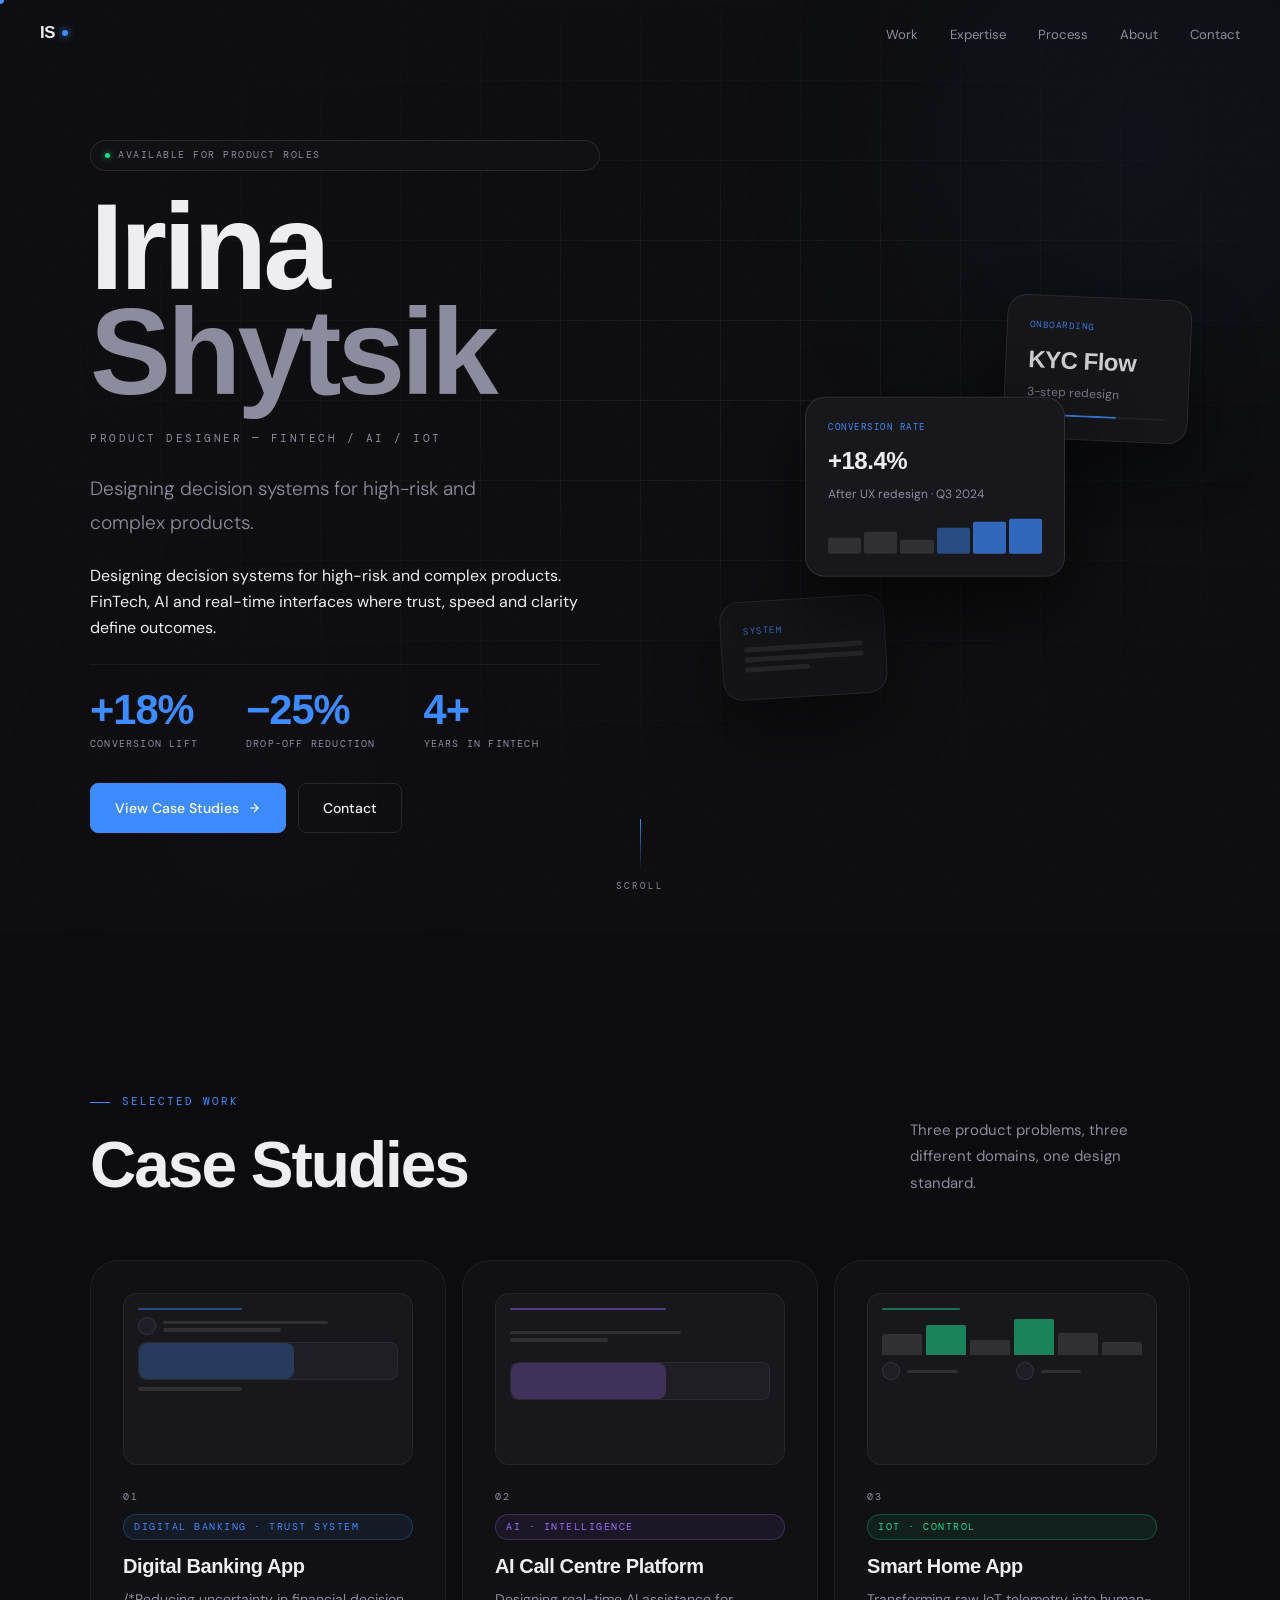
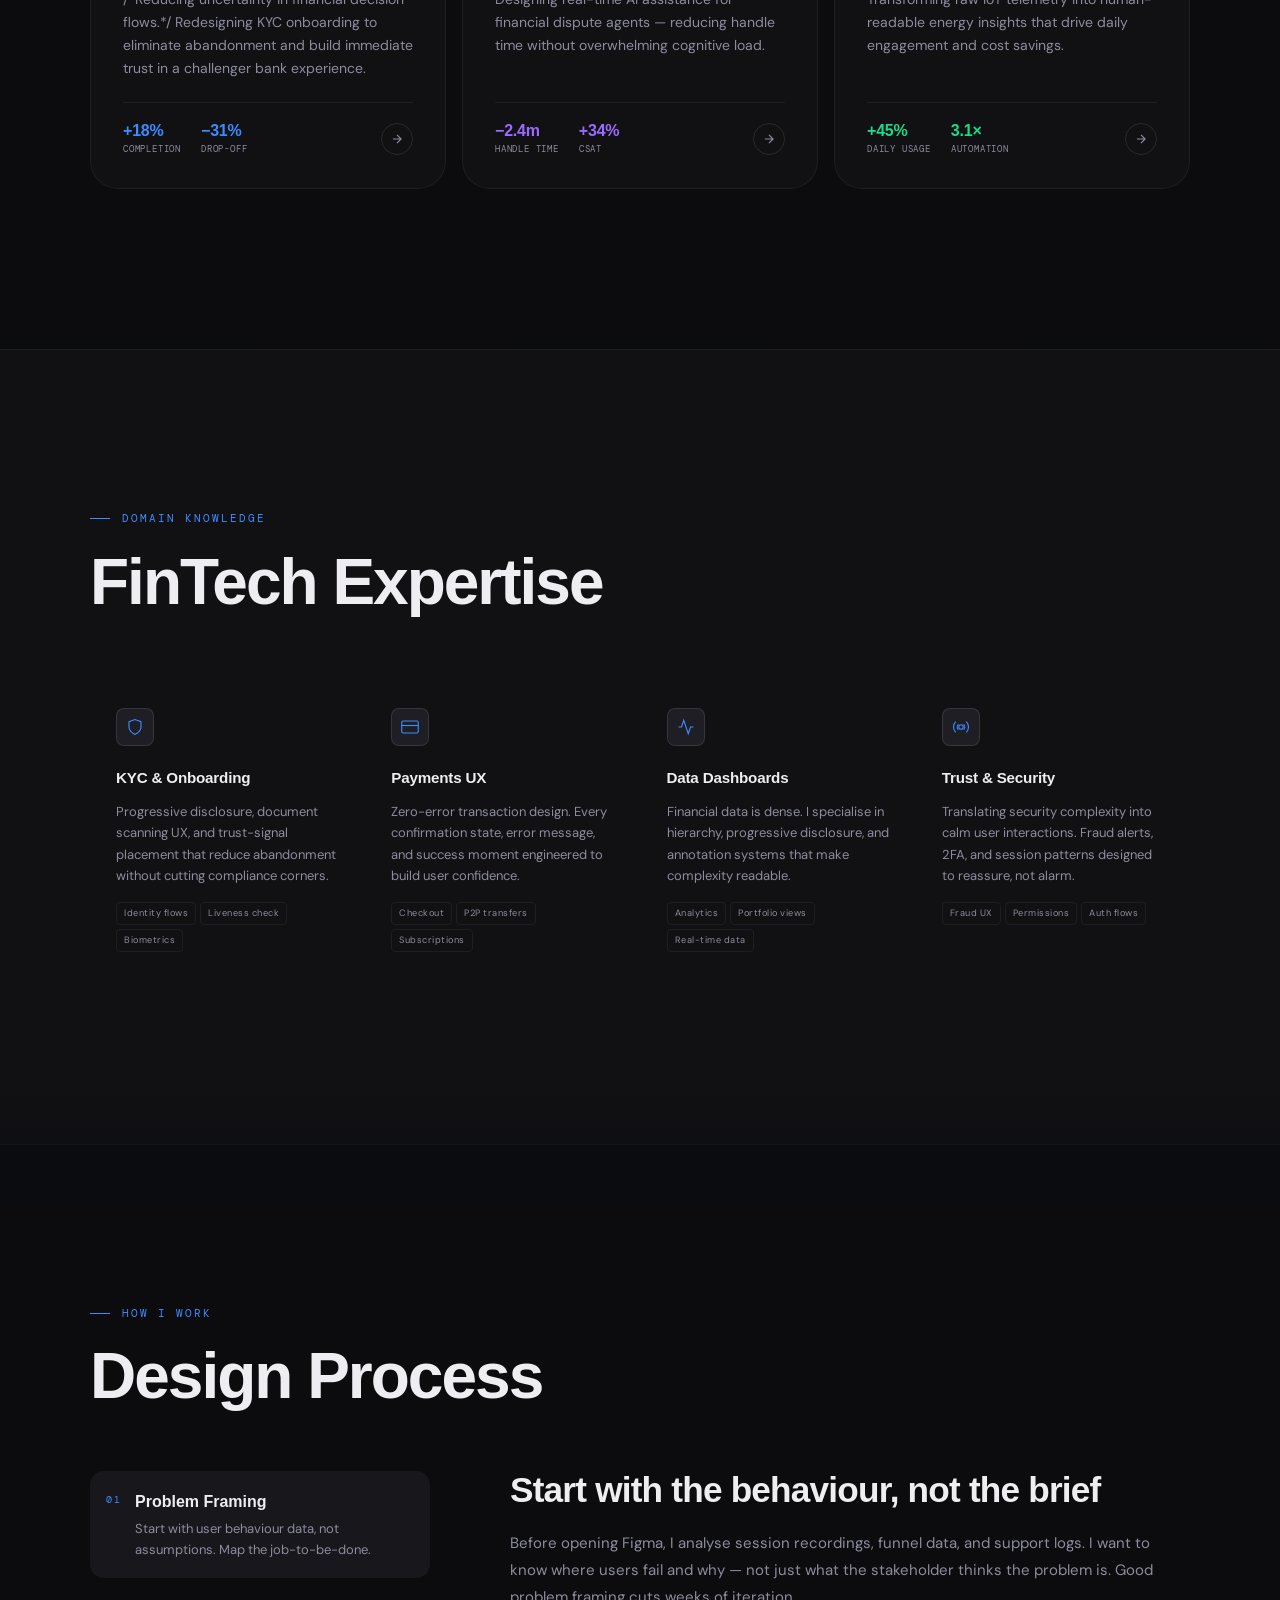
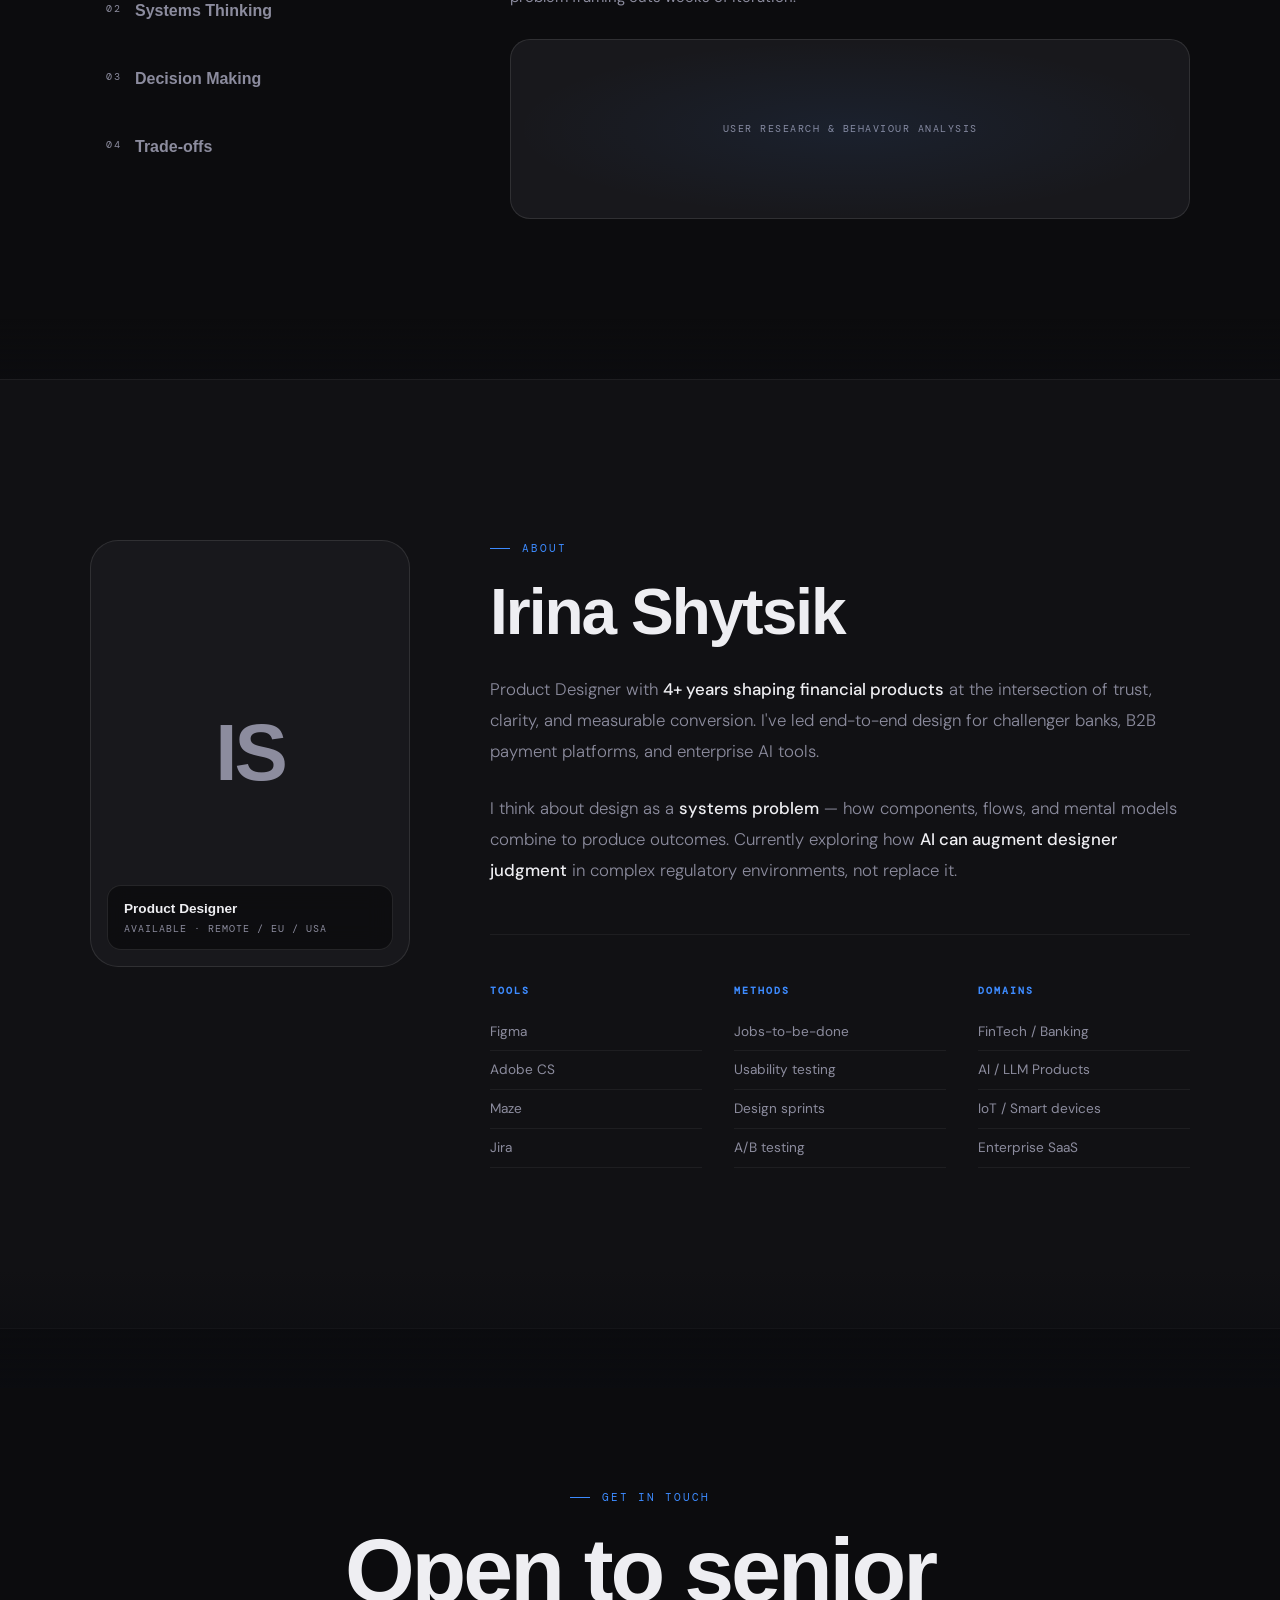
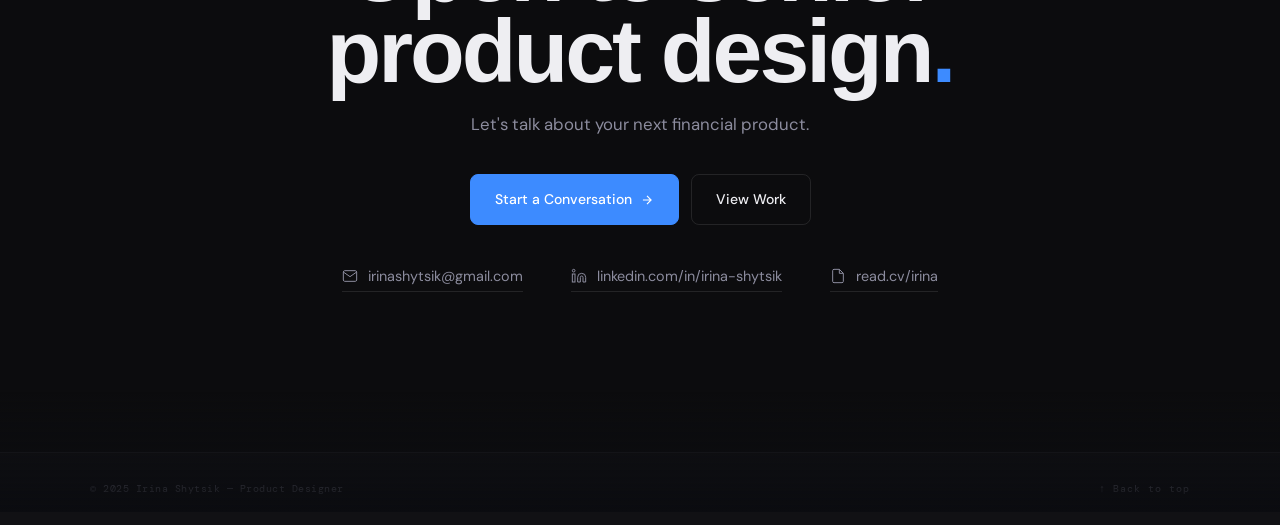
==== commit d13fd5a8: "Update index.html" ====
--- a/index.html
+++ b/index.html
@@ -70,6 +70,7 @@
             Designing decision systems for high-risk and complex products.
           </p>
           <p class="muted">
+            Designing decision systems for high-risk and complex products.
             FinTech, AI and real-time interfaces where trust, speed and clarity define outcomes.
           </p>
 
@@ -415,17 +416,17 @@
         <!-- Detail panels -->
         <div>
           <div class="pdetail" data-index="0">
-            <div class="pdetail__heading">Start with the behaviour, not the brief.</div>
+            <div class="pdetail__heading">Start with the behaviour, not the brief</div>
             <p class="pdetail__body">Before opening Figma, I analyse session recordings, funnel data, and support logs. I want to know where users fail and why — not just what the stakeholder thinks the problem is. Good problem framing cuts weeks of iteration.</p>
             <div class="pdetail__visual">User Research & Behaviour Analysis</div>
           </div>
           <div class="pdetail" data-index="1">
-            <div class="pdetail__heading">The screen is the last thing I design.</div>
+            <div class="pdetail__heading">The screen is the last thing I design</div>
             <p class="pdetail__body">Financial products are systems. I map user journeys, service touchpoints, and technical constraints before touching component layout. This prevents designing beautiful dead-ends that don't survive implementation.</p>
             <div class="pdetail__visual">System Mapping & Flow Architecture</div>
           </div>
           <div class="pdetail" data-index="2">
-            <div class="pdetail__heading">Decisions anchored to measurable outcomes.</div>
+            <div class="pdetail__heading">Decisions anchored to measurable outcomes</div>
             <p class="pdetail__body">Every design choice I make has a stated hypothesis: "If we reduce the KYC steps from 5 to 3, completion will increase by 10%+." I test assumptions early and cheaply, then iterate. No HiPPO decisions.</p>
             <div class="pdetail__visual">Hypothesis-Driven Design</div>
           </div>
@@ -448,8 +449,8 @@
             <div class="about__portrait-initials">IS</div>
             <div class="about__portrait-badge">
               <div>
-                <div class="about__badge-role">Senior Product Designer</div>
-                <div class="about__badge-loc">Available · Remote / EU</div>
+                <div class="about__badge-role">Product Designer</div>
+                <div class="about__badge-loc">Available · Remote / EU / USA</div>
               </div>
             </div>
           </div>
@@ -459,7 +460,7 @@
           <div class="eyebrow">About</div>
           <h2 class="display-lg" style="margin-bottom:32px">Irina Shytsik</h2>
           <p class="about__bio">
-            Senior Product Designer with <strong>6+ years shaping financial products</strong> at the intersection of trust, clarity, and measurable conversion. I've led end-to-end design for challenger banks, B2B payment platforms, and enterprise AI tools.
+            Product Designer with <strong>4+ years shaping financial products</strong> at the intersection of trust, clarity, and measurable conversion. I've led end-to-end design for challenger banks, B2B payment platforms, and enterprise AI tools.
           </p>
           <br/>
           <p class="about__bio">
@@ -470,9 +471,9 @@
             <div class="about__skill-group">
               <h4>Tools</h4>
               <div class="about__skill-item">Figma</div>
-              <div class="about__skill-item">ProtoPie</div>
-              <div class="about__skill-item">Framer</div>
-              <div class="about__skill-item">Principle</div>
+              <div class="about__skill-item">Adobe CS</div>
+              <div class="about__skill-item">Maze</div>
+              <div class="about__skill-item">Jira</div>
             </div>
             <div class="about__skill-group">
               <h4>Methods</h4>
@@ -505,7 +506,7 @@
         <p class="contact__sub">Let's talk about your next financial product.</p>
 
         <div class="contact__actions">
-          <a href="mailto:irina@example.com" class="btn btn--primary">
+          <a href="mailto:irinashytsik@gmail.com" class="btn btn--primary">
             Start a Conversation
             <svg width="14" height="14" viewBox="0 0 24 24" fill="none" stroke="currentColor" stroke-width="2"><path d="M5 12h14M12 5l7 7-7 7"/></svg>
           </a>
@@ -515,7 +516,7 @@
         <div class="contact__links">
           <a href="mailto:irina@example.com" class="contact__link">
             <svg width="16" height="16" viewBox="0 0 24 24" fill="none" stroke="currentColor" stroke-width="1.5"><path d="M4 4h16c1.1 0 2 .9 2 2v12c0 1.1-.9 2-2 2H4c-1.1 0-2-.9-2-2V6c0-1.1.9-2 2-2z"/><polyline points="22,6 12,13 2,6"/></svg>
-            irina@example.com
+            irinashytsik@gmail.com
           </a>
           <a href="https://linkedin.com/in/irina-shytsik" target="_blank" rel="noopener" class="contact__link">
             <svg width="16" height="16" viewBox="0 0 24 24" fill="none" stroke="currentColor" stroke-width="1.5"><path d="M16 8a6 6 0 0 1 6 6v7h-4v-7a2 2 0 0 0-2-2 2 2 0 0 0-2 2v7h-4v-7a6 6 0 0 1 6-6z"/><rect x="2" y="9" width="4" height="12"/><circle cx="4" cy="4" r="2"/></svg>
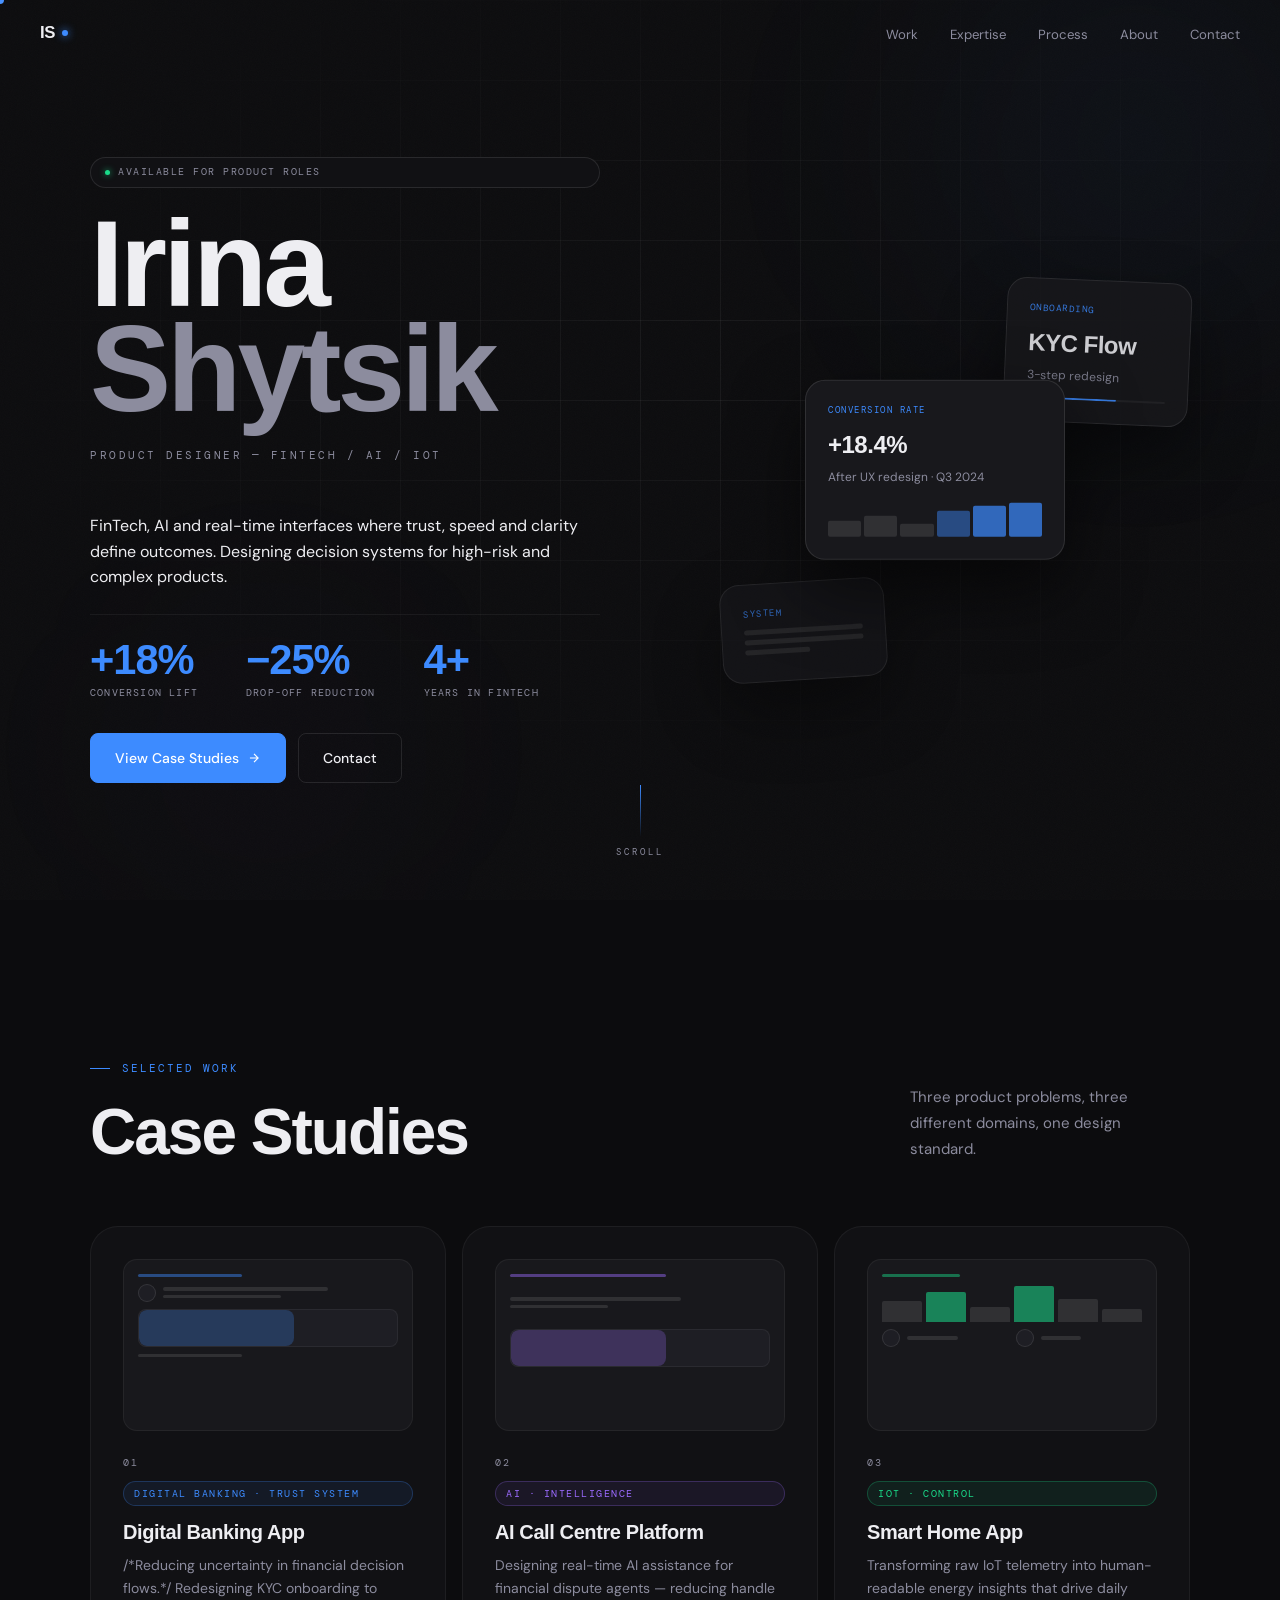
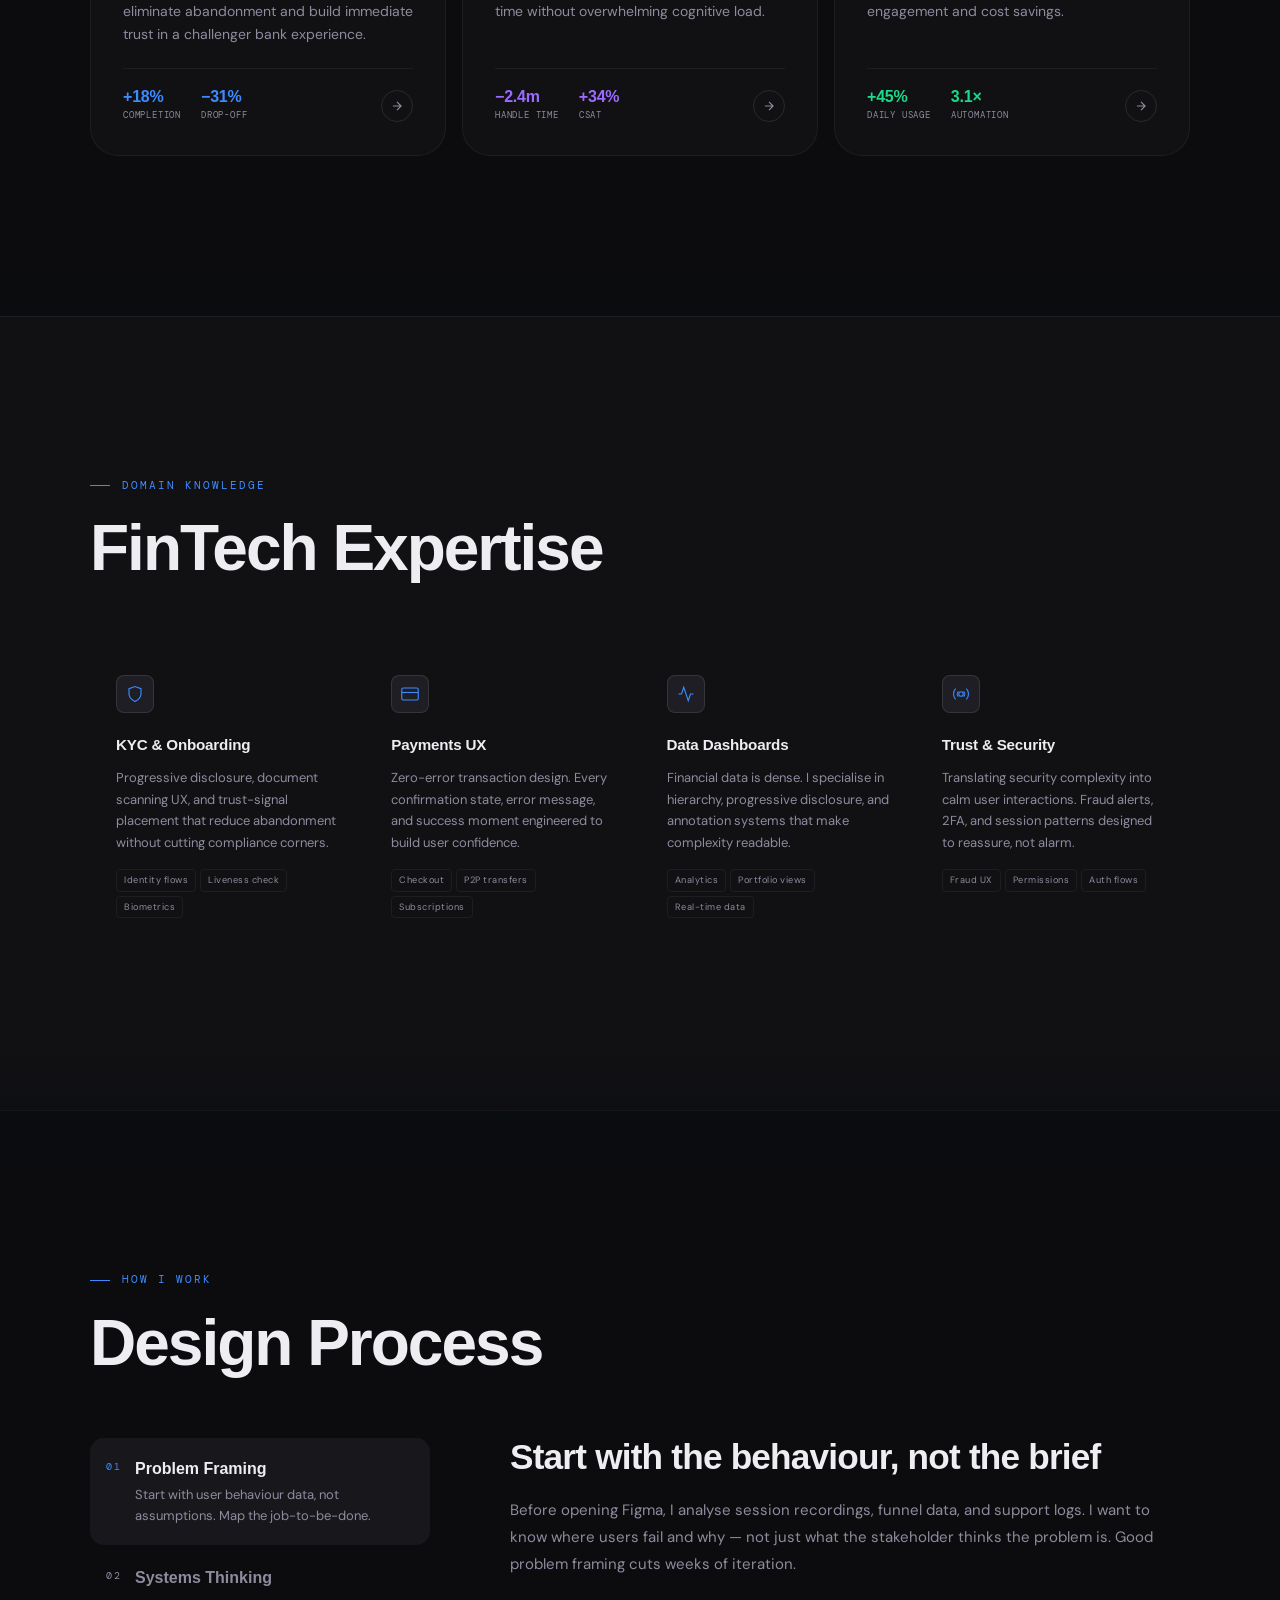
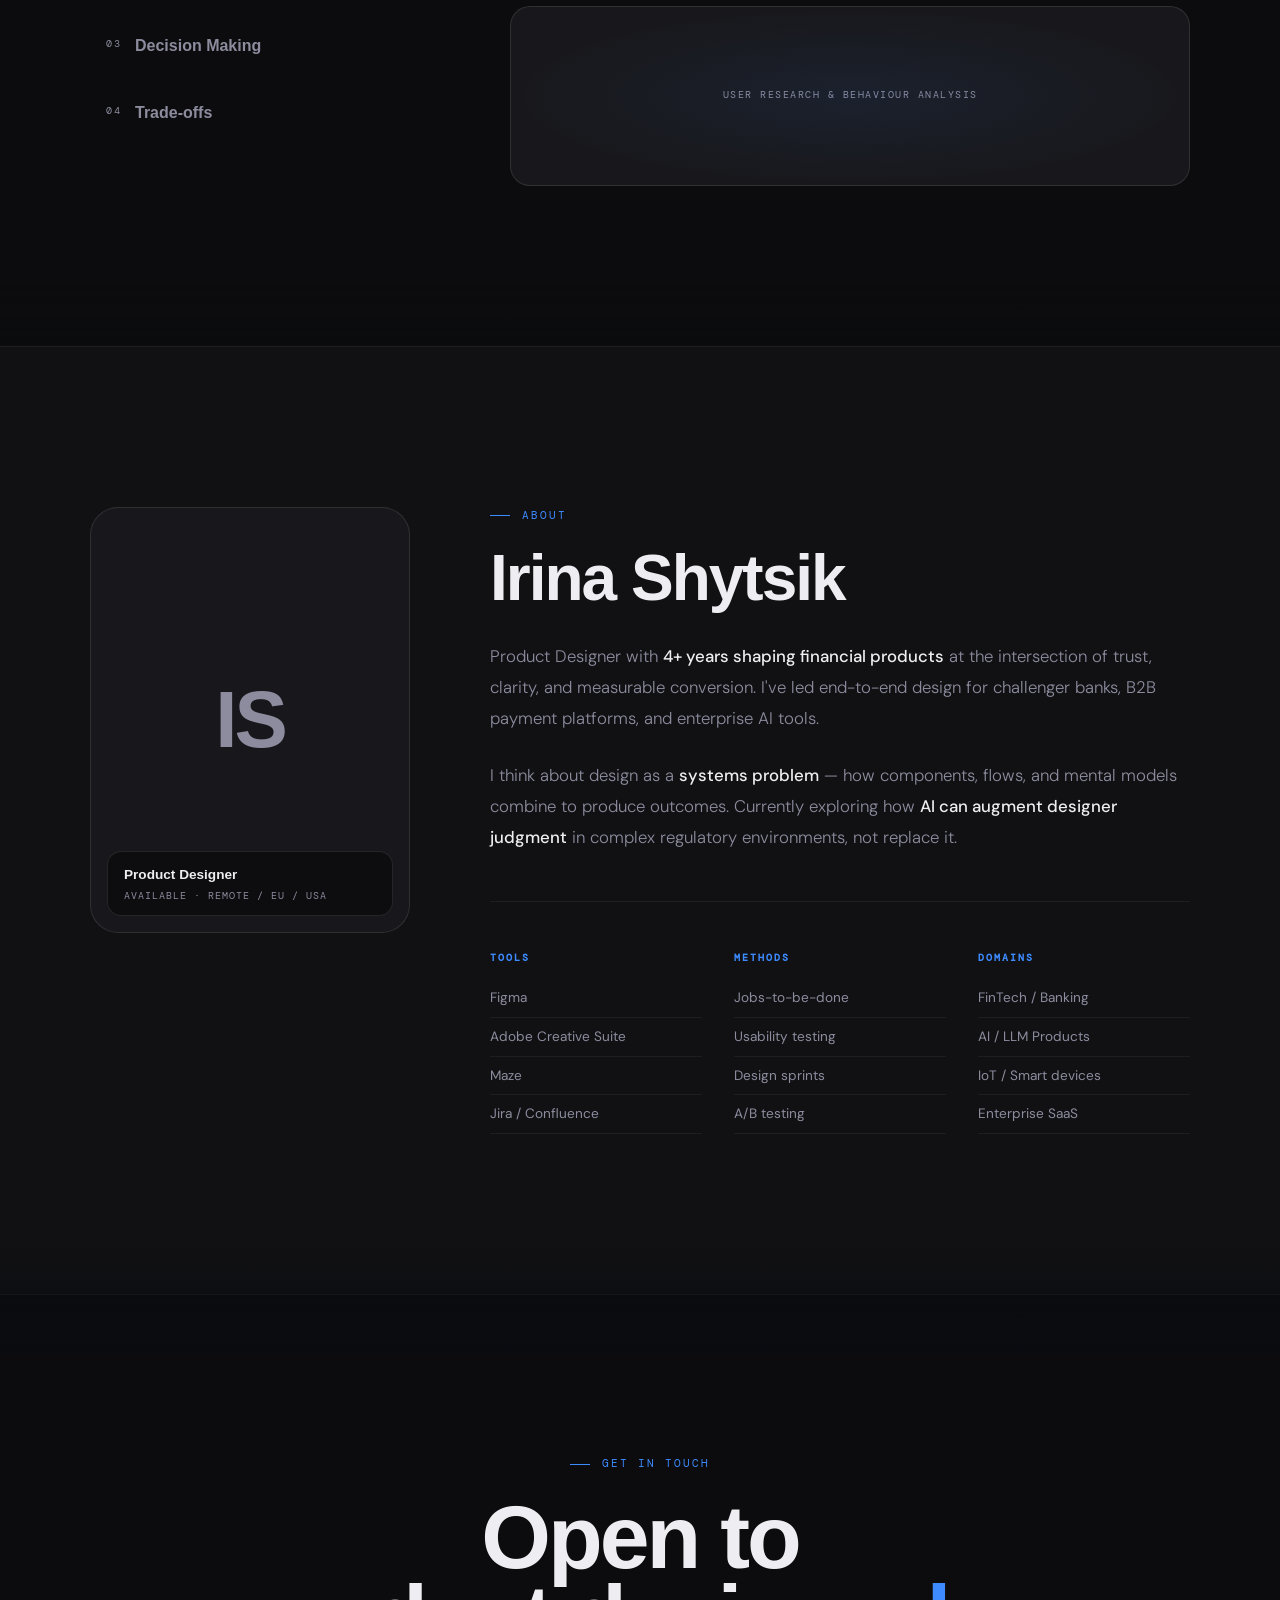
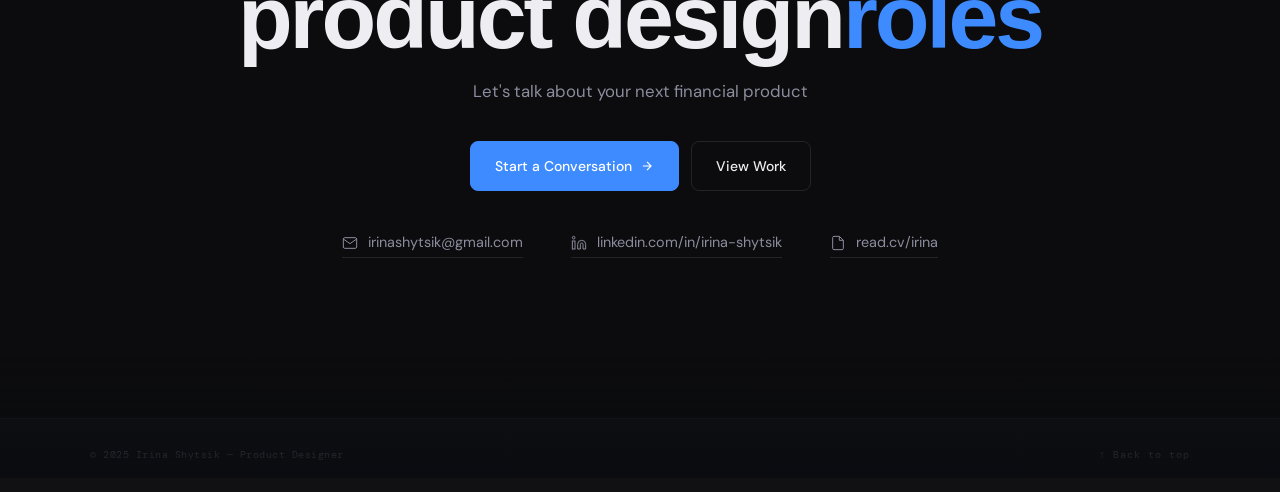
==== commit 1bc0a41d: "Update index.html" ====
--- a/index.html
+++ b/index.html
@@ -67,11 +67,9 @@
           <p class="hero__title reveal rd2">Product Designer — FinTech / AI / IoT</p>
 
           <p class="hero__value reveal rd3">
-            Designing decision systems for high-risk and complex products.
           </p>
           <p class="muted">
-            Designing decision systems for high-risk and complex products.
-            FinTech, AI and real-time interfaces where trust, speed and clarity define outcomes.
+            FinTech, AI and real-time interfaces where trust, speed and clarity define outcomes. Designing decision systems for high-risk and complex products.
           </p>
 
           <div class="hero__metrics reveal rd4">
@@ -471,9 +469,9 @@
             <div class="about__skill-group">
               <h4>Tools</h4>
               <div class="about__skill-item">Figma</div>
-              <div class="about__skill-item">Adobe CS</div>
+              <div class="about__skill-item">Adobe Creative Suite</div>
               <div class="about__skill-item">Maze</div>
-              <div class="about__skill-item">Jira</div>
+              <div class="about__skill-item">Jira / Confluence</div>
             </div>
             <div class="about__skill-group">
               <h4>Methods</h4>
@@ -501,9 +499,9 @@
       <div class="reveal">
         <div class="eyebrow" style="justify-content:center">Get in Touch</div>
         <h2 class="contact__heading">
-          Open to senior<br/>product design<span class="accent-b">.</span>
+          Open to <br/>product design<span class="accent-b">roles</span>
         </h2>
-        <p class="contact__sub">Let's talk about your next financial product.</p>
+        <p class="contact__sub">Let's talk about your next financial product</p>
 
         <div class="contact__actions">
           <a href="mailto:irinashytsik@gmail.com" class="btn btn--primary">
@@ -514,7 +512,7 @@
         </div>
 
         <div class="contact__links">
-          <a href="mailto:irina@example.com" class="contact__link">
+          <a href="mailto:irinashytsik@gmail.com" class="contact__link">
             <svg width="16" height="16" viewBox="0 0 24 24" fill="none" stroke="currentColor" stroke-width="1.5"><path d="M4 4h16c1.1 0 2 .9 2 2v12c0 1.1-.9 2-2 2H4c-1.1 0-2-.9-2-2V6c0-1.1.9-2 2-2z"/><polyline points="22,6 12,13 2,6"/></svg>
             irinashytsik@gmail.com
           </a>
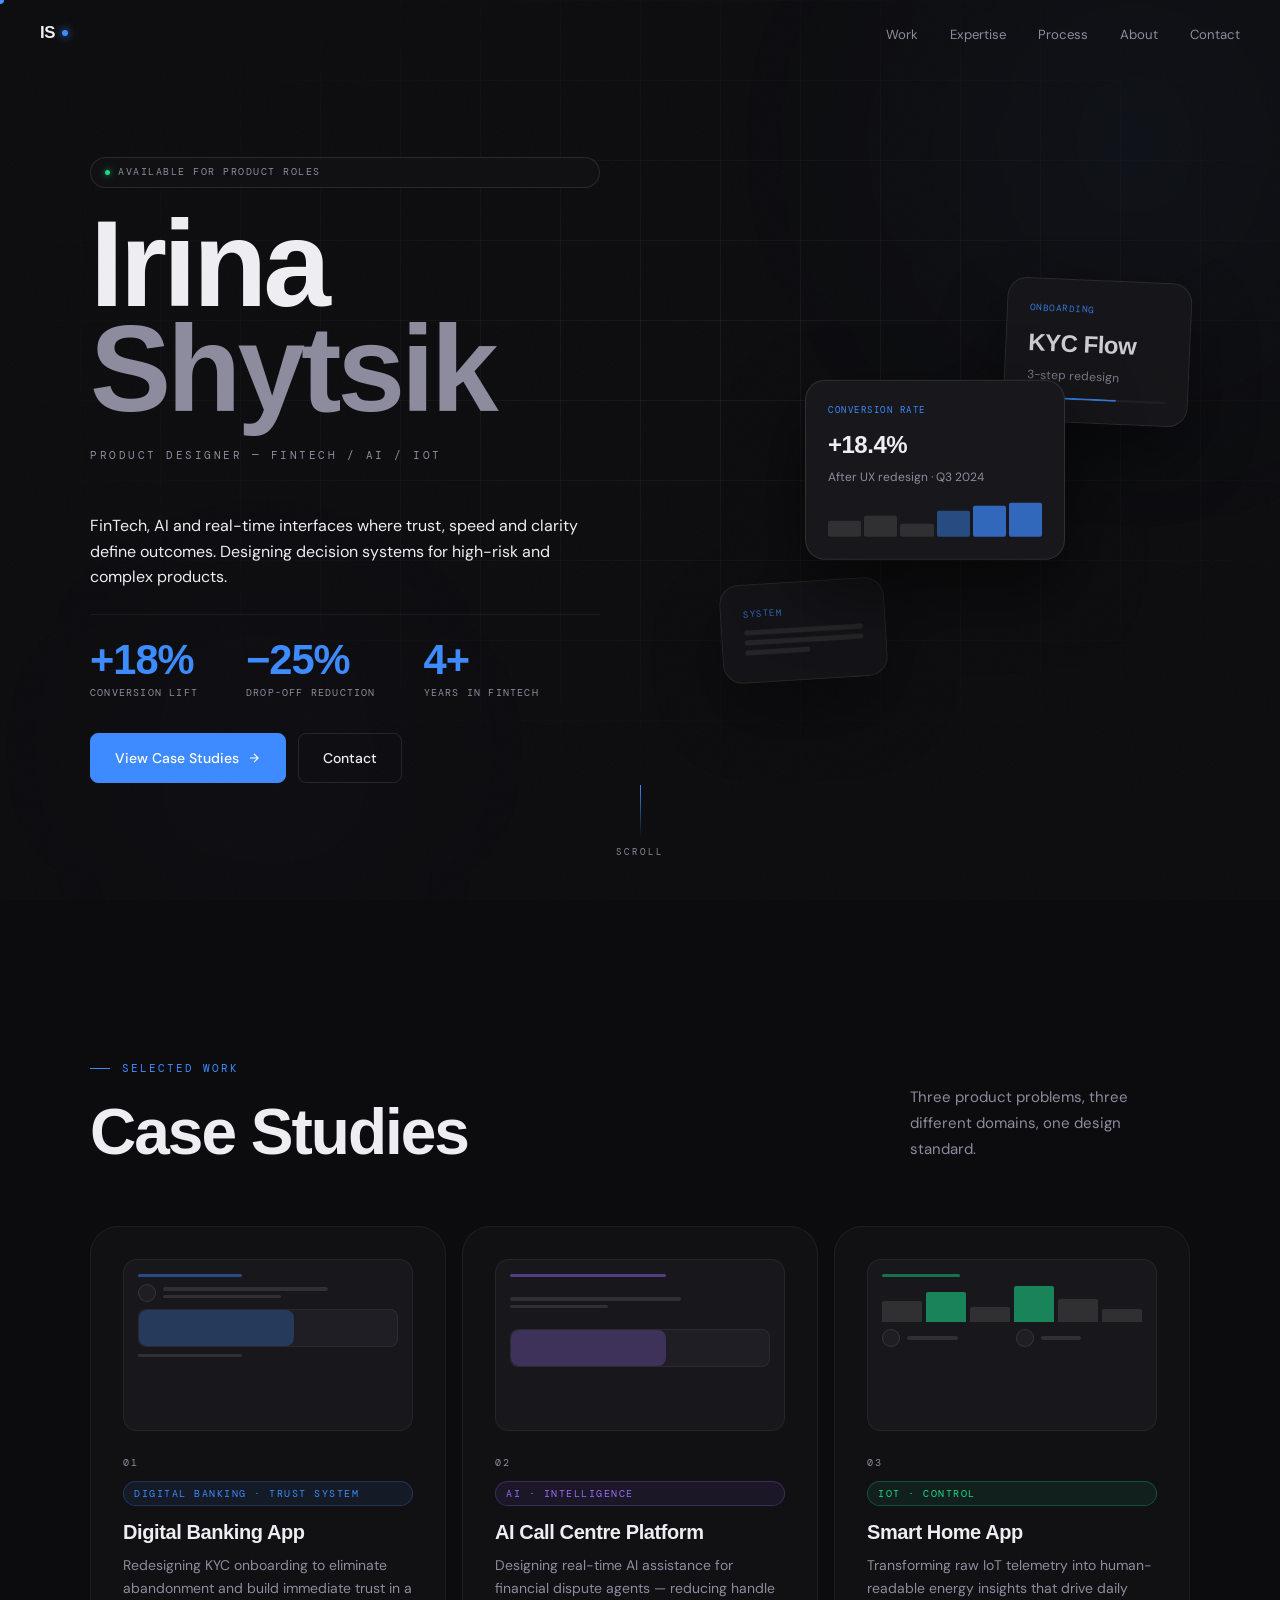
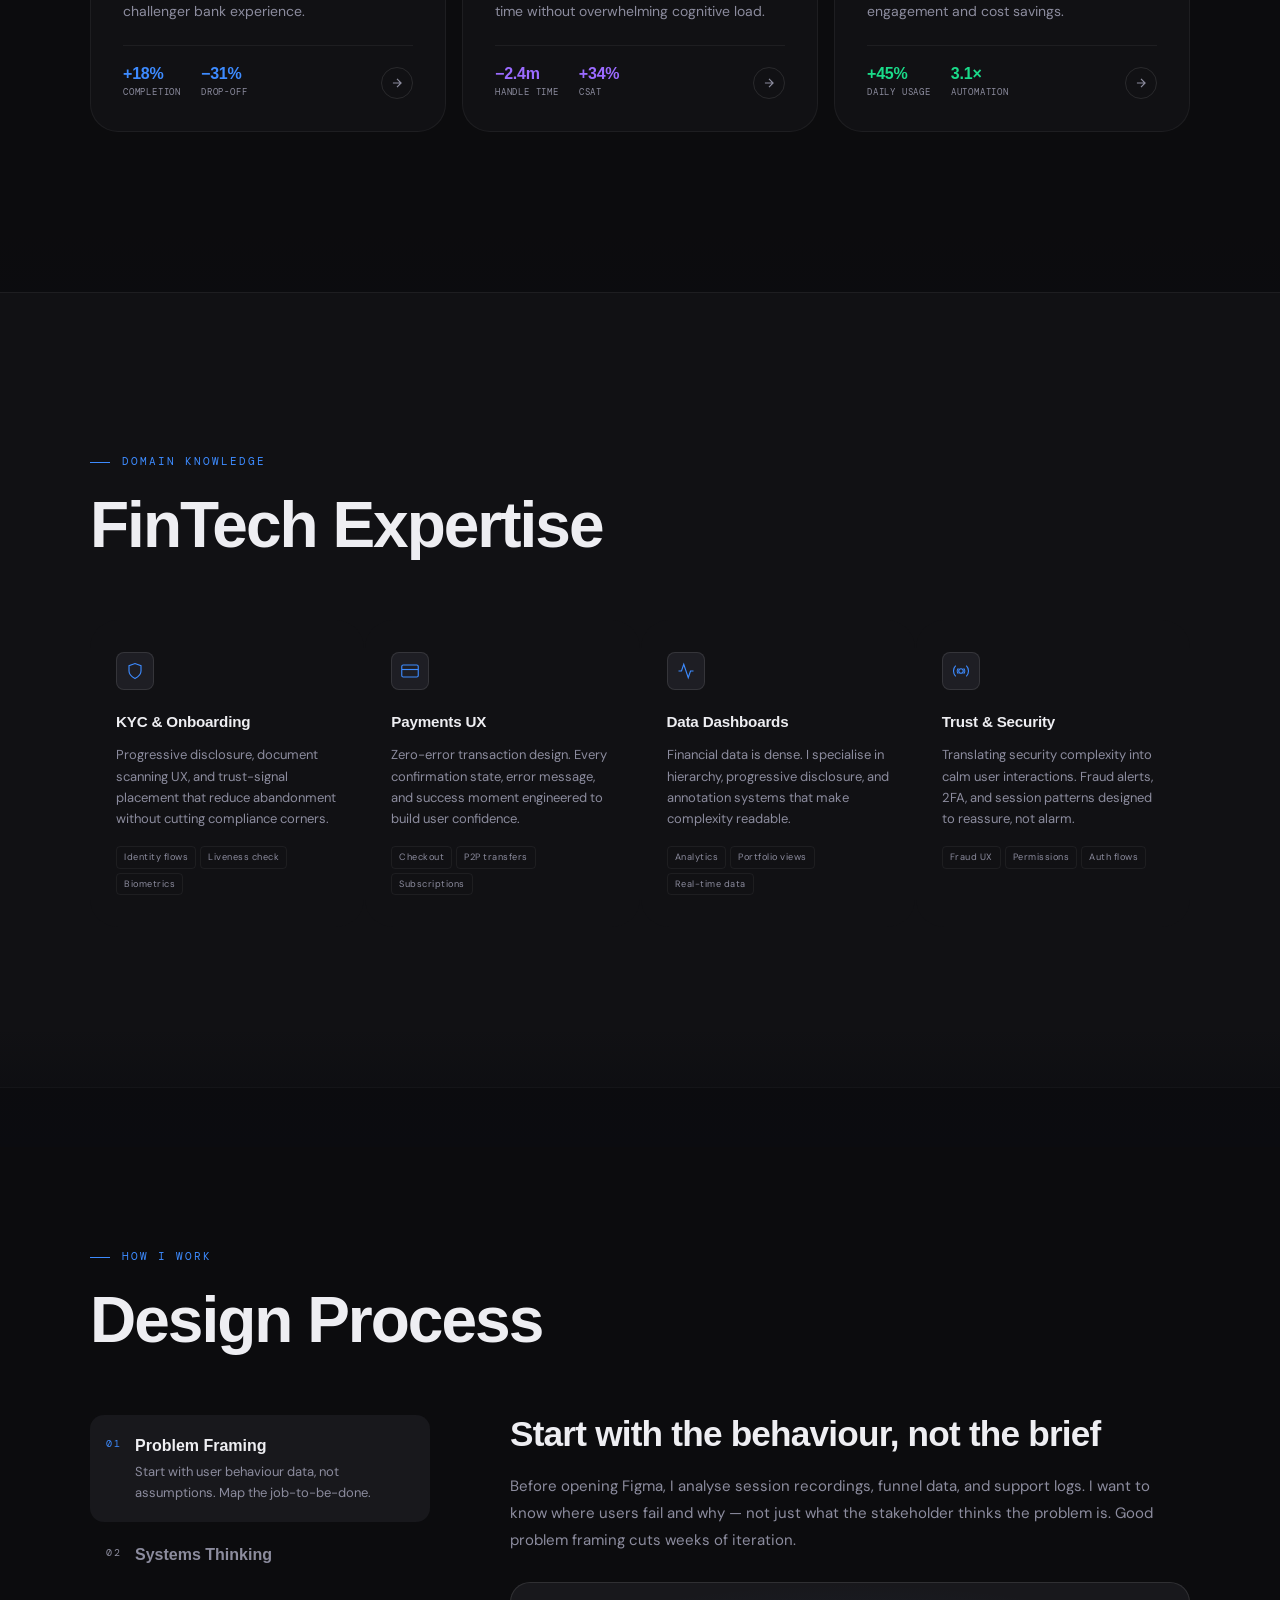
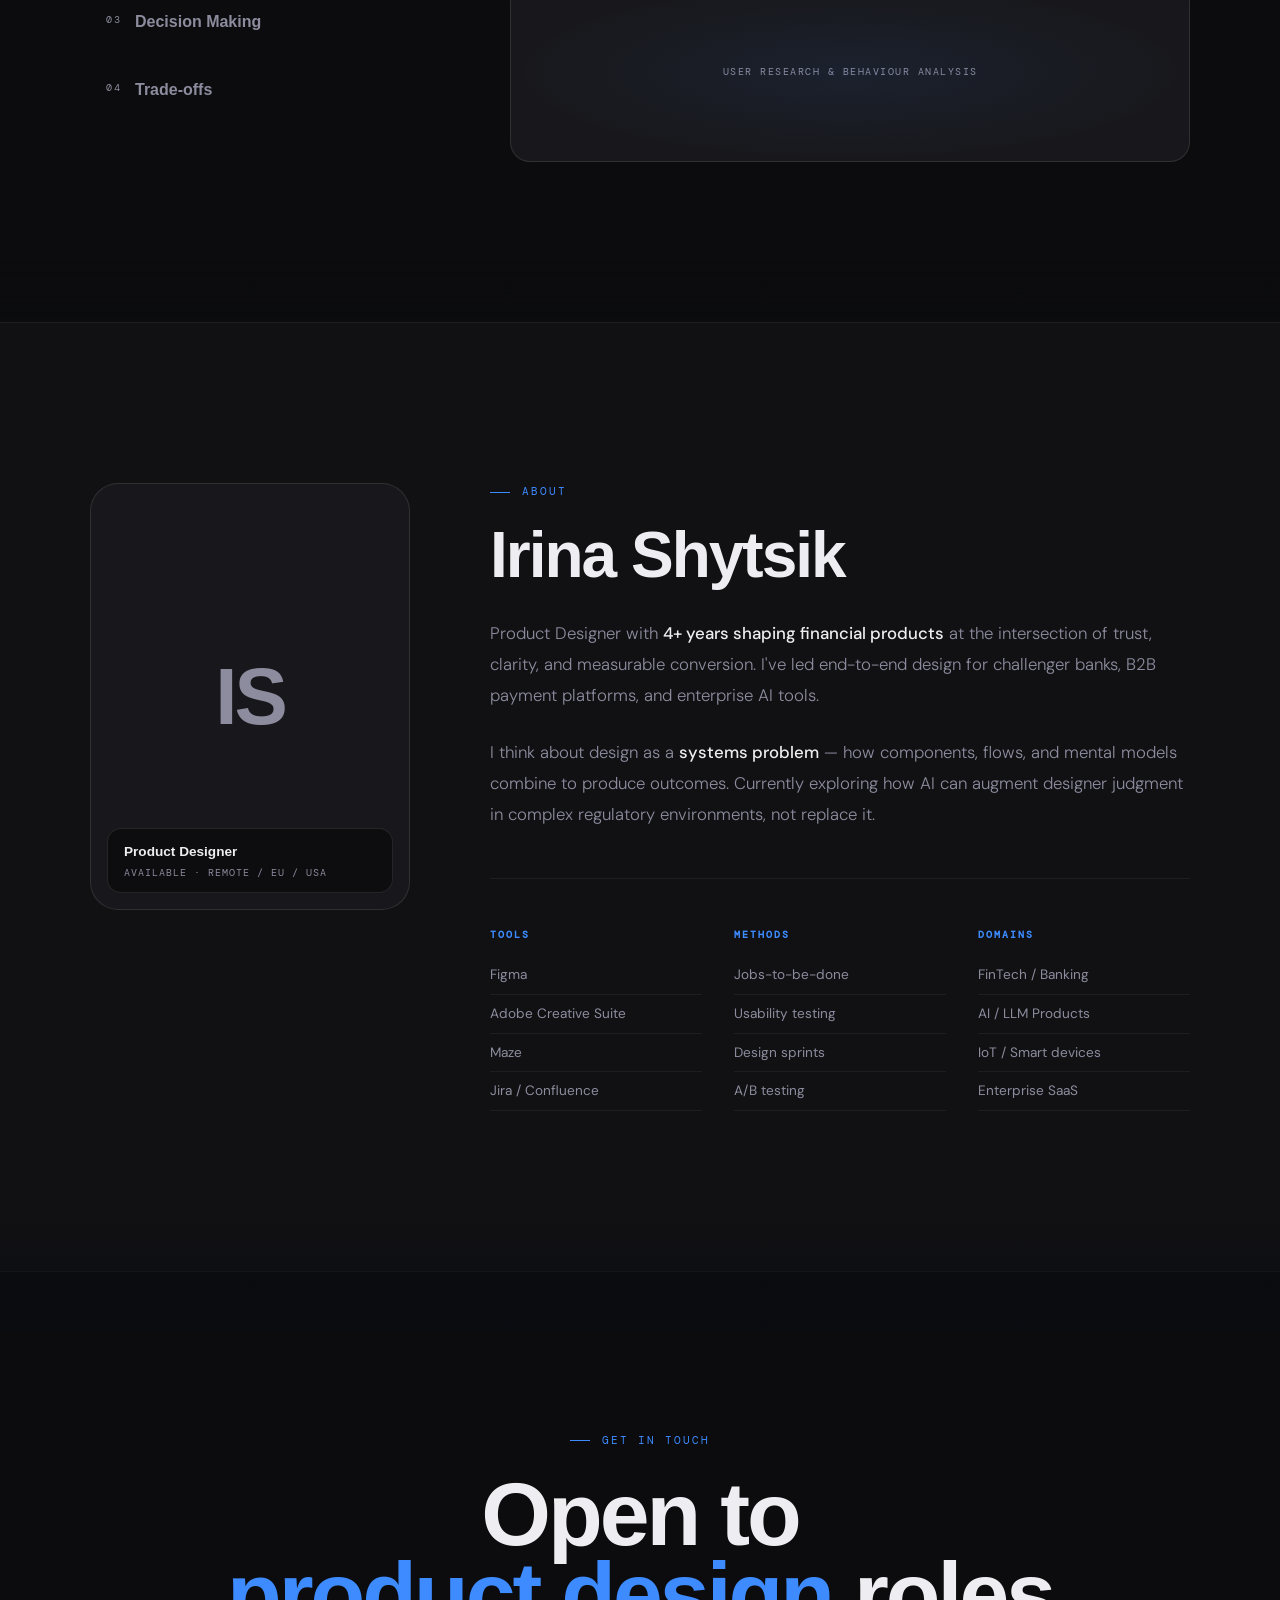
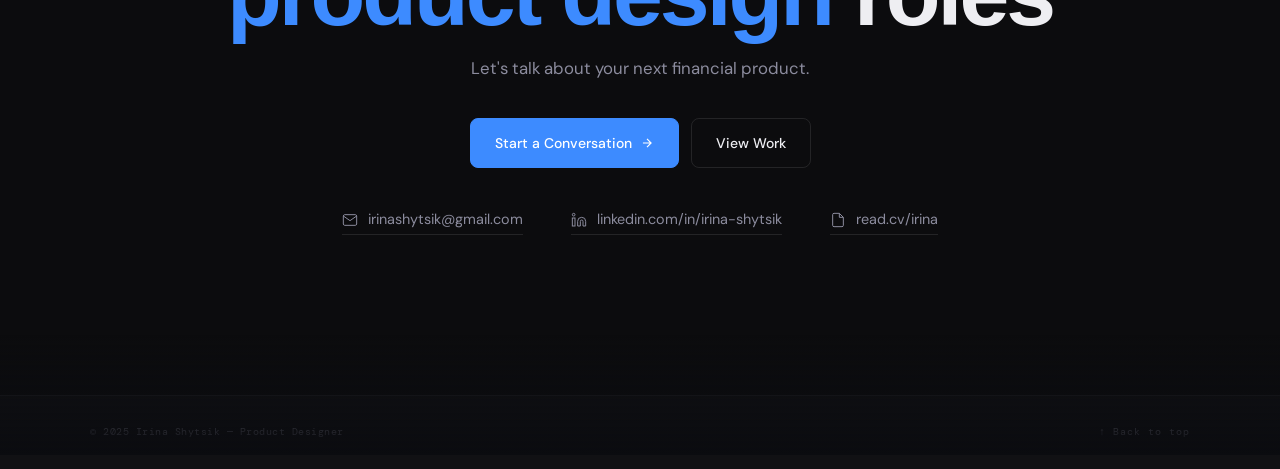
==== commit 53d06d40: "Update index.html" ====
--- a/index.html
+++ b/index.html
@@ -182,7 +182,6 @@
             <div class="case-card__tag">Digital Banking · Trust System</div>
             <h3 class="case-card__title">Digital Banking App</h3>
             <p class="case-card__desc">
-              /*Reducing uncertainty in financial decision flows.*/
               Redesigning KYC onboarding to eliminate abandonment and build immediate trust in a challenger bank experience.
             </p>
             <div class="case-card__footer">
@@ -462,7 +461,7 @@
           </p>
           <br/>
           <p class="about__bio">
-            I think about design as a <strong>systems problem</strong> — how components, flows, and mental models combine to produce outcomes. Currently exploring how <strong>AI can augment designer judgment</strong> in complex regulatory environments, not replace it.
+            I think about design as a <strong>systems problem</strong> — how components, flows, and mental models combine to produce outcomes. Currently exploring how AI can augment designer judgment in complex regulatory environments, not replace it.
           </p>
 
           <div class="about__skill-grid">
@@ -499,9 +498,9 @@
       <div class="reveal">
         <div class="eyebrow" style="justify-content:center">Get in Touch</div>
         <h2 class="contact__heading">
-          Open to <br/>product design<span class="accent-b">roles</span>
+          Open to <br/><span class="accent-b">product design</span> roles
         </h2>
-        <p class="contact__sub">Let's talk about your next financial product</p>
+        <p class="contact__sub">Let's talk about your next financial product.</p>
 
         <div class="contact__actions">
           <a href="mailto:irinashytsik@gmail.com" class="btn btn--primary">
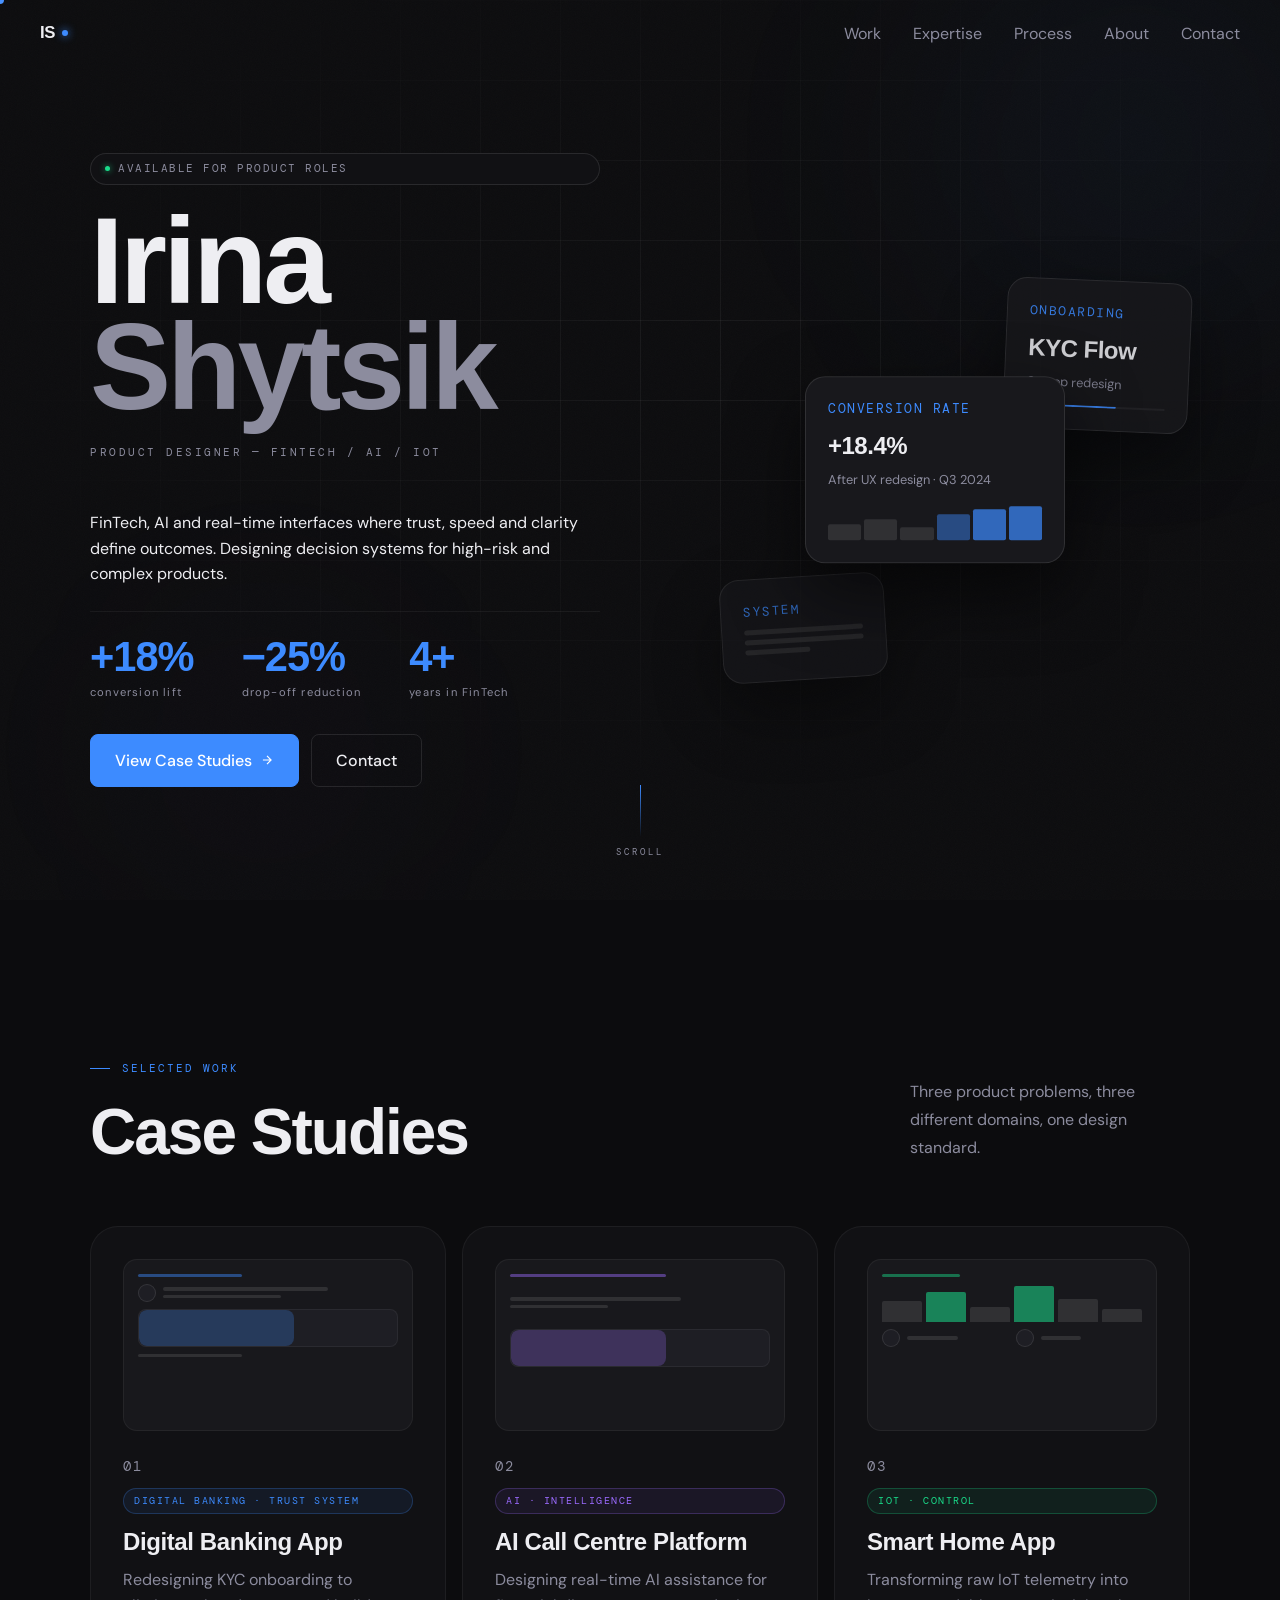
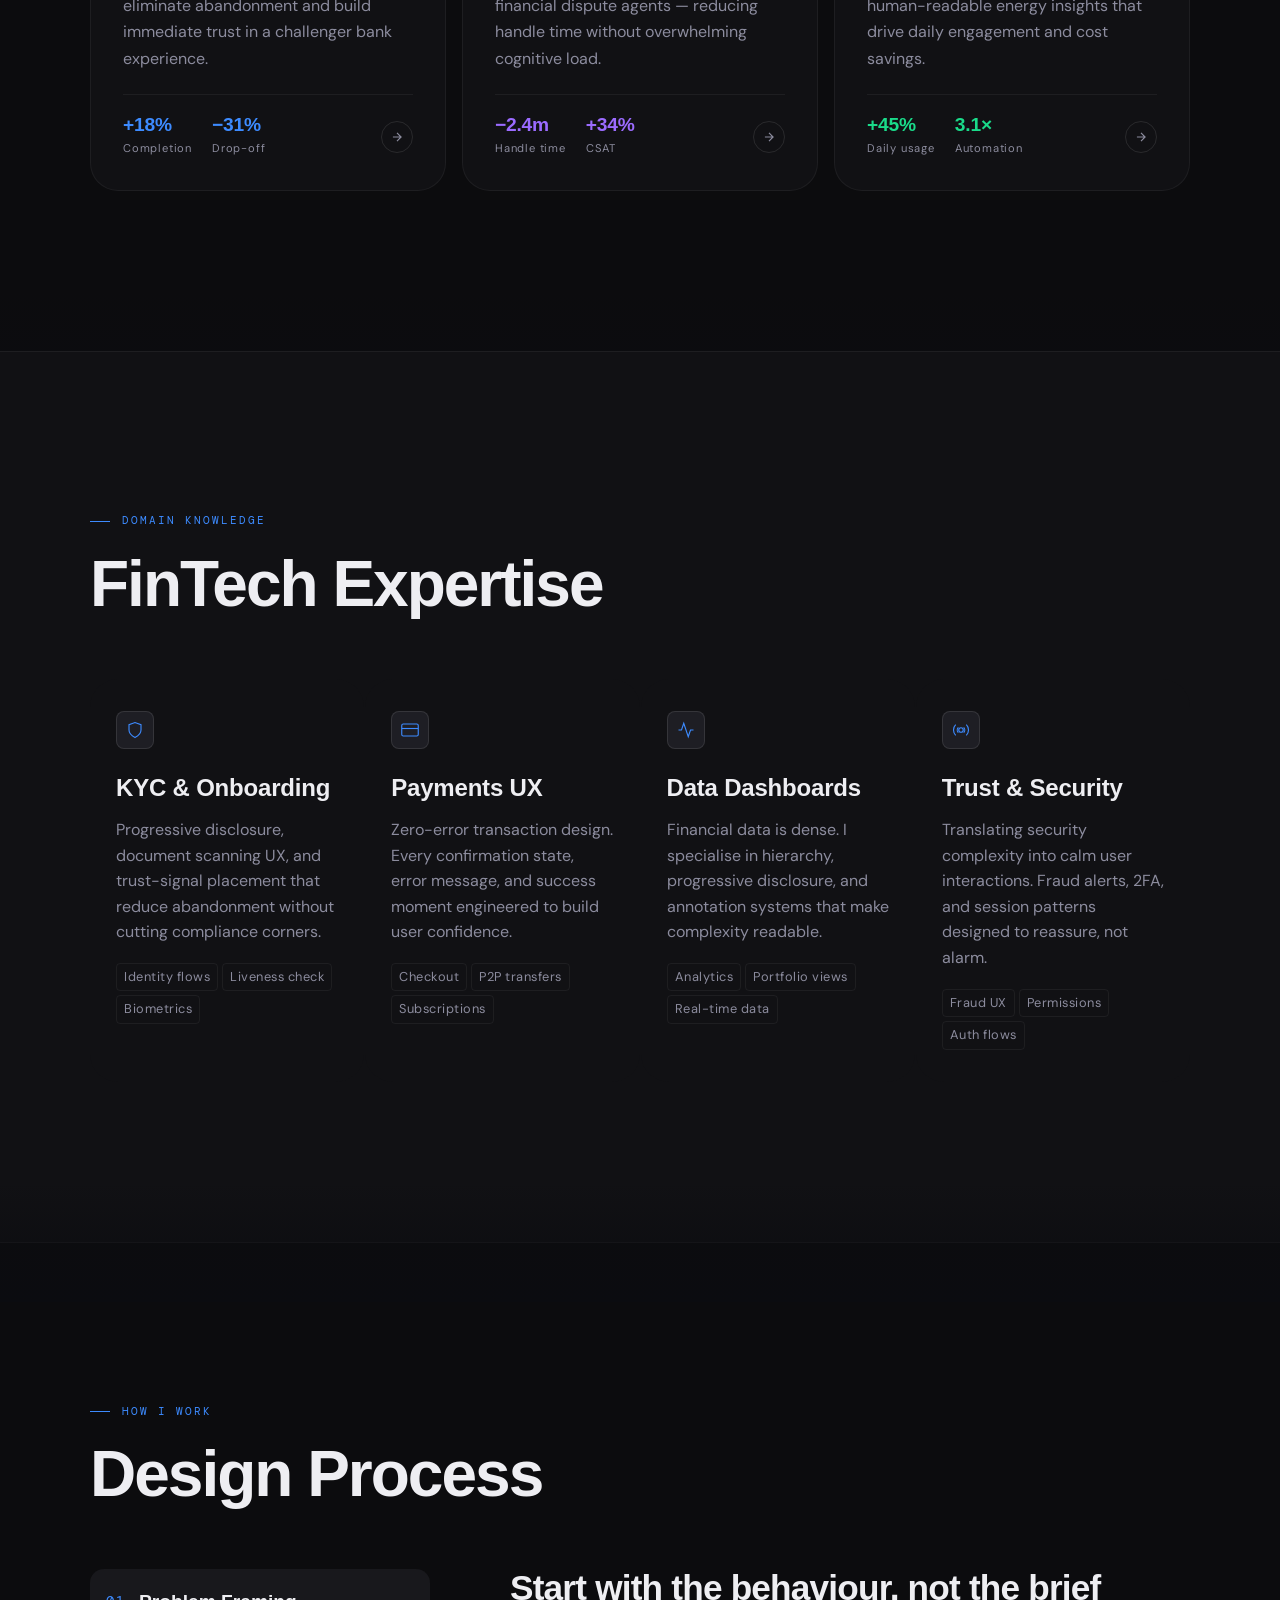
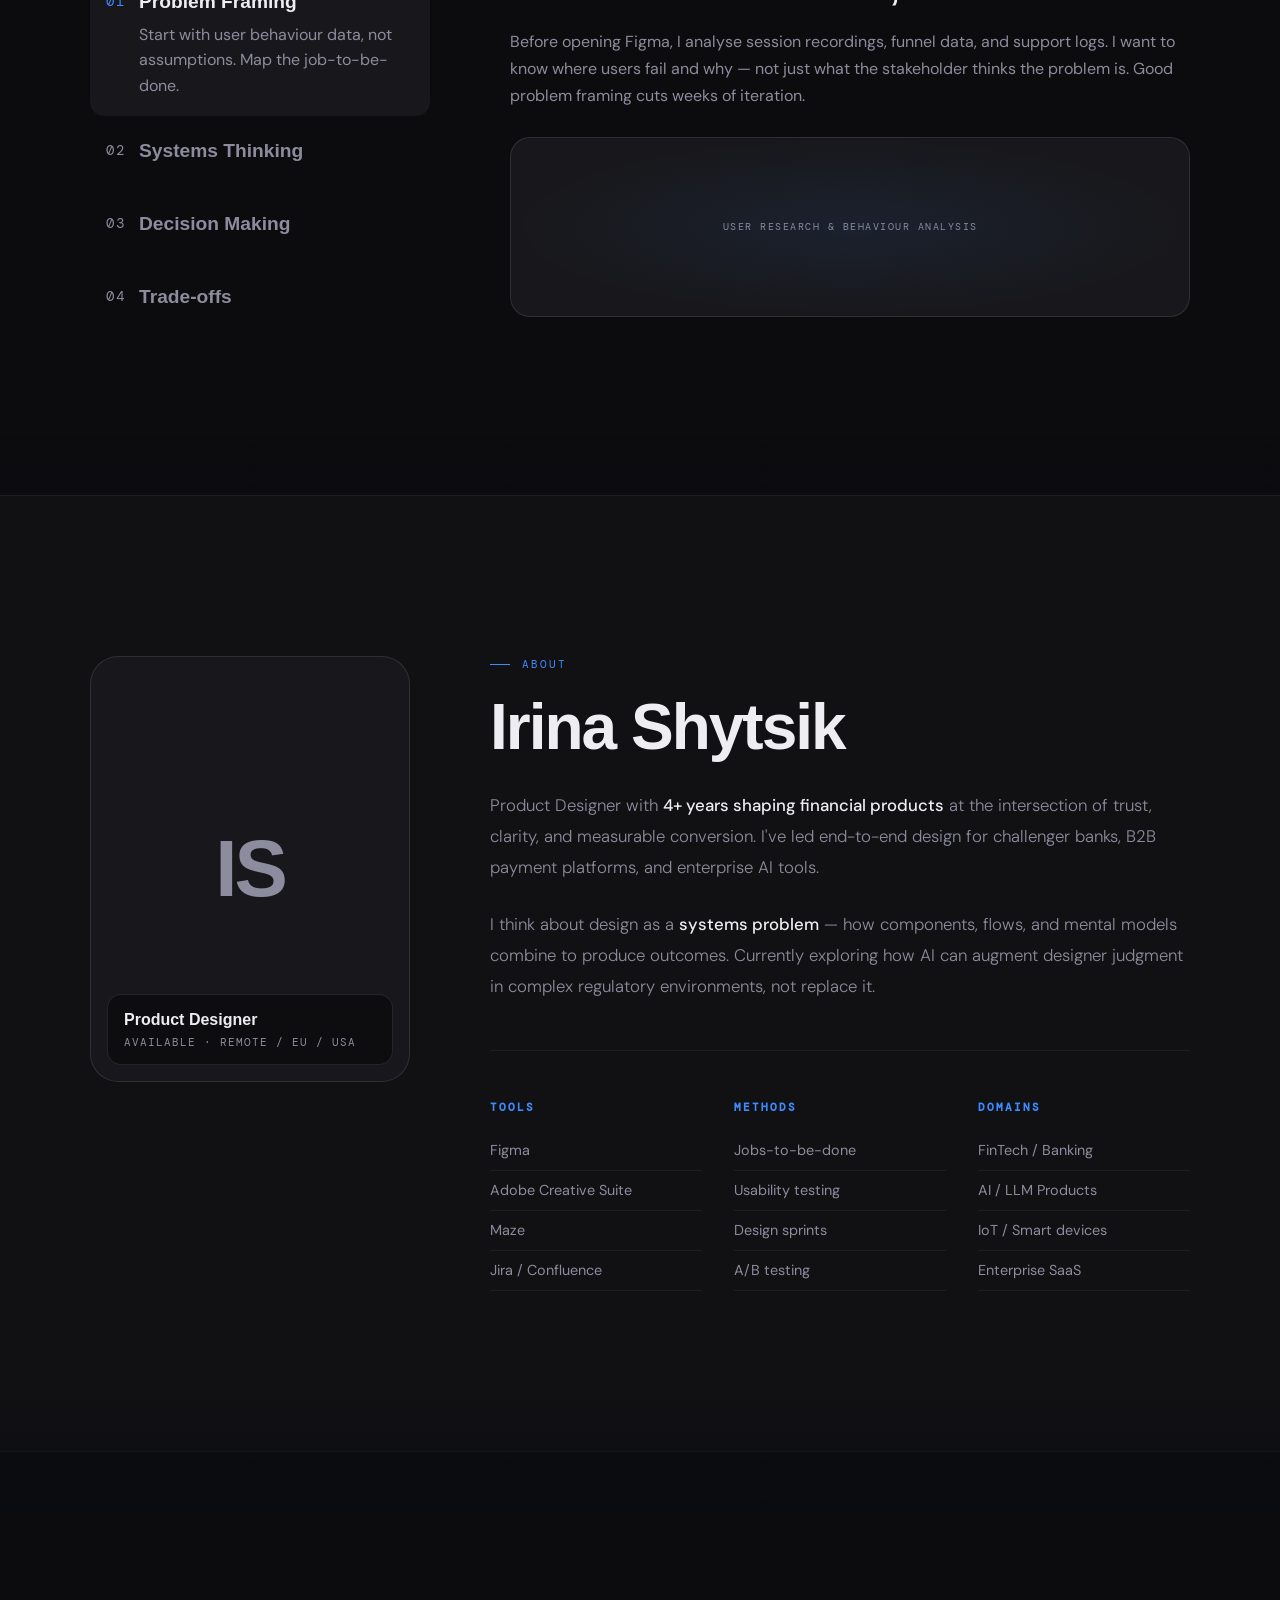
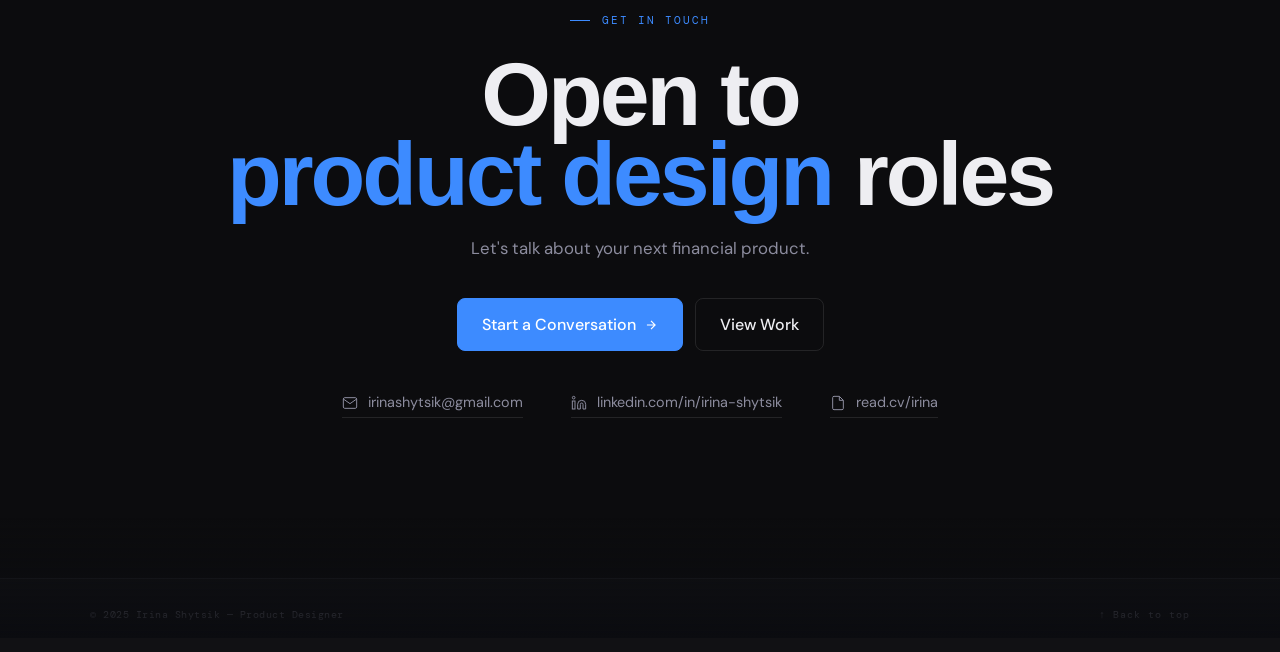
==== commit fdc0d8a9: "Update index.html" ====
--- a/index.html
+++ b/index.html
@@ -75,15 +75,15 @@
           <div class="hero__metrics reveal rd4">
             <div class="hero__metric">
               <div class="hero__metric-value"><span class="m-blue">+18%</span></div>
-              <div class="hero__metric-label">Conversion lift</div>
+              <div class="hero__metric-label">conversion lift</div>
             </div>
             <div class="hero__metric">
               <div class="hero__metric-value"><span class="m-blue">−25%</span></div>
-              <div class="hero__metric-label">Drop-off reduction</div>
+              <div class="hero__metric-label">drop-off reduction</div>
             </div>
             <div class="hero__metric">
               <div class="hero__metric-value"><span class="m-blue">4+</span></div>
-              <div class="hero__metric-label">Years in FinTech</div>
+              <div class="hero__metric-label">years in FinTech</div>
             </div>
           </div>
 
--- a/styles.css
+++ b/styles.css
@@ -124,7 +124,7 @@
 }
 .nav__links { display: flex; align-items: center; gap: 32px; }
 .nav__links a {
-  font-size: 0.825rem; color: var(--text-secondary);
+  font-size: 1rem; color: var(--text-secondary);
   position: relative;
   transition: color 0.16s;
 }
@@ -139,7 +139,7 @@
 
 .nav__back {
   display: flex; align-items: center; gap: 8px;
-  font-size: 0.8rem; color: var(--text-secondary);
+  font-size: 1rem; color: var(--text-secondary);
   transition: color 0.16s;
 }
 .nav__back:hover { color: var(--text-primary); }
@@ -208,8 +208,8 @@
 }
 
 .body-lg { font-size: clamp(1rem, 1.8vw, 1.2rem); font-weight: 300; line-height: 1.75; color: var(--text-secondary); }
-.body-md  { font-size: 0.9375rem; line-height: 1.75; color: var(--text-secondary); }
-.body-sm  { font-size: 0.8125rem; line-height: 1.65; color: var(--text-secondary); }
+.body-md  { font-size: 1rem; line-height: 1.75; color: var(--text-secondary); }
+.body-sm  { font-size: 1rem; line-height: 1.65; color: var(--text-secondary); }
 
 .label {
   font-family: var(--font-mono);
@@ -229,7 +229,7 @@
 /* --- BUTTONS --- */
 .btn {
   display: inline-flex; align-items: center; gap: 8px;
-  font-family: var(--font-body); font-size: 0.875rem; font-weight: 500;
+  font-family: var(--font-body); font-size: 1rem; font-weight: 500;
   padding: 13px 24px; border-radius: var(--r-sm);
   border: 1px solid transparent;
   transition: all 0.28s var(--ease-expo);
@@ -247,7 +247,7 @@
   display: inline-flex; align-items: center; gap: 8px;
   padding: 6px 14px; border-radius: 100px;
   border: 1px solid var(--border-soft); background: var(--bg-raised);
-  font-family: var(--font-mono); font-size: 0.65rem;
+  font-family: var(--font-mono); font-size: 0.7rem;
   letter-spacing: 1.5px; text-transform: uppercase; color: var(--text-secondary);
 }
 .availability__dot {
@@ -330,8 +330,8 @@
 .hero__metric-value .m-green  { color: var(--accent-green); }
 .hero__metric-value .m-purple { color: var(--accent-purple); }
 .hero__metric-label {
-  font-family: var(--font-mono); font-size: 0.6rem;
-  letter-spacing: 1.2px; text-transform: uppercase; color: var(--text-tertiary); margin-top: 5px;
+  font-family: var(--font-body); font-size: 0.7rem;
+  letter-spacing: 1.2px; /*text-transform: uppercase;*/ color: var(--text-tertiary); margin-top: 6px;
 }
 
 .hero__actions { display: flex; gap: 12px; margin-top: 8px; }
@@ -352,7 +352,7 @@
 .hero-card--bottom { width: 165px; bottom:8%; left:8%; transform:rotate(-3.5deg); z-index:1; opacity:.7; }
 
 .hero-card__tag {
-  font-family: var(--font-mono); font-size: 0.575rem;
+  font-family: var(--font-mono); font-size: 0.8rem;
   letter-spacing: 1.5px; text-transform: uppercase;
   color: var(--accent-blue); margin-bottom: 8px;
 }
@@ -360,7 +360,7 @@
   font-family: var(--font-display); font-size: 1.5rem;
   font-weight: 700; letter-spacing: -0.5px; margin-bottom: 4px;
 }
-.hero-card__label { font-size: 0.75rem; color: var(--text-secondary); }
+.hero-card__label { font-size: 0.8rem; color: var(--text-secondary); }
 .hero-card__chart {
   display: flex; align-items: flex-end; gap: 3px; height: 36px; margin-top: 14px;
 }
@@ -437,7 +437,7 @@
   position:relative; flex-shrink:0;
 }
 .case-card__num {
-  font-family: var(--font-mono); font-size:0.6rem;
+  font-family: var(--font-mono); font-size:0.9rem;
   letter-spacing:2px; text-transform:uppercase;
   color: var(--text-tertiary); margin-bottom:10px;
 }
@@ -451,11 +451,11 @@
   padding: 4px 10px; border-radius:100px; margin-bottom: 14px;
 }
 .case-card__title {
-  font-family: var(--font-display); font-size:1.25rem;
+  font-family: var(--font-display); font-size:1.5rem;
   font-weight:700; letter-spacing:-0.4px;
   color: var(--text-primary); margin-bottom: 10px; line-height:1.2;
 }
-.case-card__desc { font-size:.875rem; color: var(--text-secondary); line-height:1.65; flex:1; }
+.case-card__desc { font-size:1rem; color: var(--text-secondary); line-height:1.65; flex:1; }
 
 .case-card__footer {
   display:flex; align-items:center; justify-content:space-between;
@@ -463,13 +463,13 @@
 }
 .case-card__metrics { display:flex; gap:20px; }
 .case-card__metric-val {
-  font-family: var(--font-display); font-size:1rem;
+  font-family: var(--font-display); font-size:1.2rem;
   font-weight:700; letter-spacing:-0.2px; color: var(--card-accent); line-height:1;
 }
 .case-card__metric-lbl {
-  font-family: var(--font-mono); font-size:0.55rem;
-  letter-spacing:0.8px; text-transform:uppercase;
-  color: var(--text-tertiary); margin-top:3px;
+  font-family: var(--font-body); font-size:0.7rem;
+  letter-spacing:0.8px; /*text-transform:uppercase;*/
+  color: var(--text-tertiary); margin-top:6px;
 }
 .case-card__arrow {
   width:32px; height:32px; border-radius:50%;
@@ -512,10 +512,10 @@
   background:var(--bg-overlay); border:1px solid var(--border-soft);
   display:flex; align-items:center; justify-content:center; color:var(--accent); margin-bottom: 20px;
 }
-.expertise__title { font-family:var(--font-display); font-size:.95rem; font-weight:700; color:var(--text-primary); letter-spacing:-0.2px; margin-bottom:10px; }
-.expertise__desc  { font-size:.8125rem; color:var(--text-secondary); line-height:1.65; margin-bottom:16px; }
+.expertise__title { font-family:var(--font-display); font-size:1.5rem; font-weight:700; color:var(--text-primary); letter-spacing:-0.2px; margin-bottom:10px; }
+.expertise__desc  { font-size:1rem; color:var(--text-secondary); line-height:1.6; margin-bottom:18px; }
 .expertise__tags  { display:flex; flex-wrap:wrap; gap:4px; }
-.expertise__tag   { font-family:var(--font-body); font-size:.575rem; letter-spacing:.5px; color:var(--text-tertiary); border:1px solid var(--border-subtle); padding:3px 7px; border-radius:4px; }
+.expertise__tag   { font-family:var(--font-body); font-size:.8rem; letter-spacing:.5px; color:var(--text-tertiary); border:1px solid var(--border-subtle); padding:3px 7px; border-radius:4px; }
 
 /* ============================================================
    PROCESS / ABOUT / CONTACT (HOME)
@@ -530,18 +530,18 @@
   transition:background 0.25s;
 }
 .pstep:hover, .pstep.active { background:var(--bg-elevated); }
-.pstep__num { font-family:var(--font-mono); font-size:.625rem; letter-spacing:1.5px; color:var(--text-tertiary); padding-top:3px; flex-shrink:0; }
+.pstep__num { font-family:var(--font-mono); font-size:.9rem; letter-spacing:1.5px; color:var(--text-tertiary); padding-top:3px; flex-shrink:0; }
 .pstep.active .pstep__num  { color:var(--accent); }
-.pstep__title { font-family:var(--font-display); font-size:1rem; font-weight:600; color:var(--text-secondary); transition:color 0.16s; }
+.pstep__title { font-family:var(--font-display); font-size:1.2rem; font-weight:600; color:var(--text-secondary); transition:color 0.16s; }
 .pstep.active .pstep__title { color:var(--text-primary); }
-.pstep__desc { font-size:.8125rem; color:var(--text-tertiary); line-height:1.6; margin-top:4px; max-height:0; overflow:hidden; transition:max-height 0.35s var(--ease-expo); }
+.pstep__desc { font-size:1rem; color:var(--text-tertiary); line-height:1.6; margin-top:4px; max-height:0; overflow:hidden; transition:max-height 0.35s var(--ease-expo); }
 .pstep.active .pstep__desc { max-height:80px; }
 
 .pdetail { display:none; }
 .pdetail.active { display:block; animation:pdfade 0.45s var(--ease-expo) both; }
 @keyframes pdfade { from{opacity:0;transform:translateY(16px)} to{opacity:1;transform:translateY(0)} }
 .pdetail__heading { font-family:var(--font-display); font-size:clamp(1.5rem,3vw,2.2rem); font-weight:700; letter-spacing:-0.8px; color:var(--text-primary); margin-bottom:20px; line-height:1.1; }
-.pdetail__body    { font-size:.9375rem; color:var(--text-secondary); line-height:1.8; margin-bottom:28px; }
+.pdetail__body    { font-size:1rem; color:var(--text-secondary); line-height:1.7; margin-bottom:28px; }
 .pdetail__visual  {
   height:180px; background:var(--bg-elevated); border:1px solid var(--border-soft);
   border-radius:var(--r-lg); position:relative; overflow:hidden;
@@ -564,14 +564,14 @@
   border:1px solid var(--border-soft); border-radius:var(--r-md);
   padding:12px 16px;
 }
-.about__badge-role { font-family:var(--font-display); font-size:.85rem; font-weight:700; color:var(--text-primary); }
-.about__badge-loc  { font-family:var(--font-mono); font-size:.6rem; letter-spacing:1px; color:var(--text-tertiary); text-transform:uppercase; margin-top:2px; }
+.about__badge-role { font-family:var(--font-display); font-size:1rem; font-weight:700; color:var(--text-primary); }
+.about__badge-loc  { font-family:var(--font-mono); font-size:.7rem; letter-spacing:1px; color:var(--text-tertiary); text-transform:uppercase; margin-top:2px; }
 
 .about__bio { font-size:1.05rem; font-weight:300; line-height:1.85; color:var(--text-secondary); }
 .about__bio strong { color:var(--text-primary); font-weight:500; }
 .about__skill-grid { display:grid; grid-template-columns:repeat(3,1fr); gap:32px; margin-top:48px; padding-top:48px; border-top:1px solid var(--border-subtle); }
-.about__skill-group h4 { font-family:var(--font-mono); font-size:.6rem; letter-spacing:2px; text-transform:uppercase; color:var(--accent); margin-bottom:14px; }
-.about__skill-item { font-size:.85rem; color:var(--text-secondary); padding:8px 0; border-bottom:1px solid var(--border-subtle); transition:color 0.16s; }
+.about__skill-group h4 { font-family:var(--font-mono); font-size:.7rem; letter-spacing:2px; text-transform:uppercase; color:var(--accent); margin-bottom:14px; }
+.about__skill-item { font-size:.9rem; color:var(--text-secondary); padding:8px 0; border-bottom:1px solid var(--border-subtle); transition:color 0.16s; }
 .about__skill-item:hover { color:var(--text-primary); }
 
 /* CONTACT */
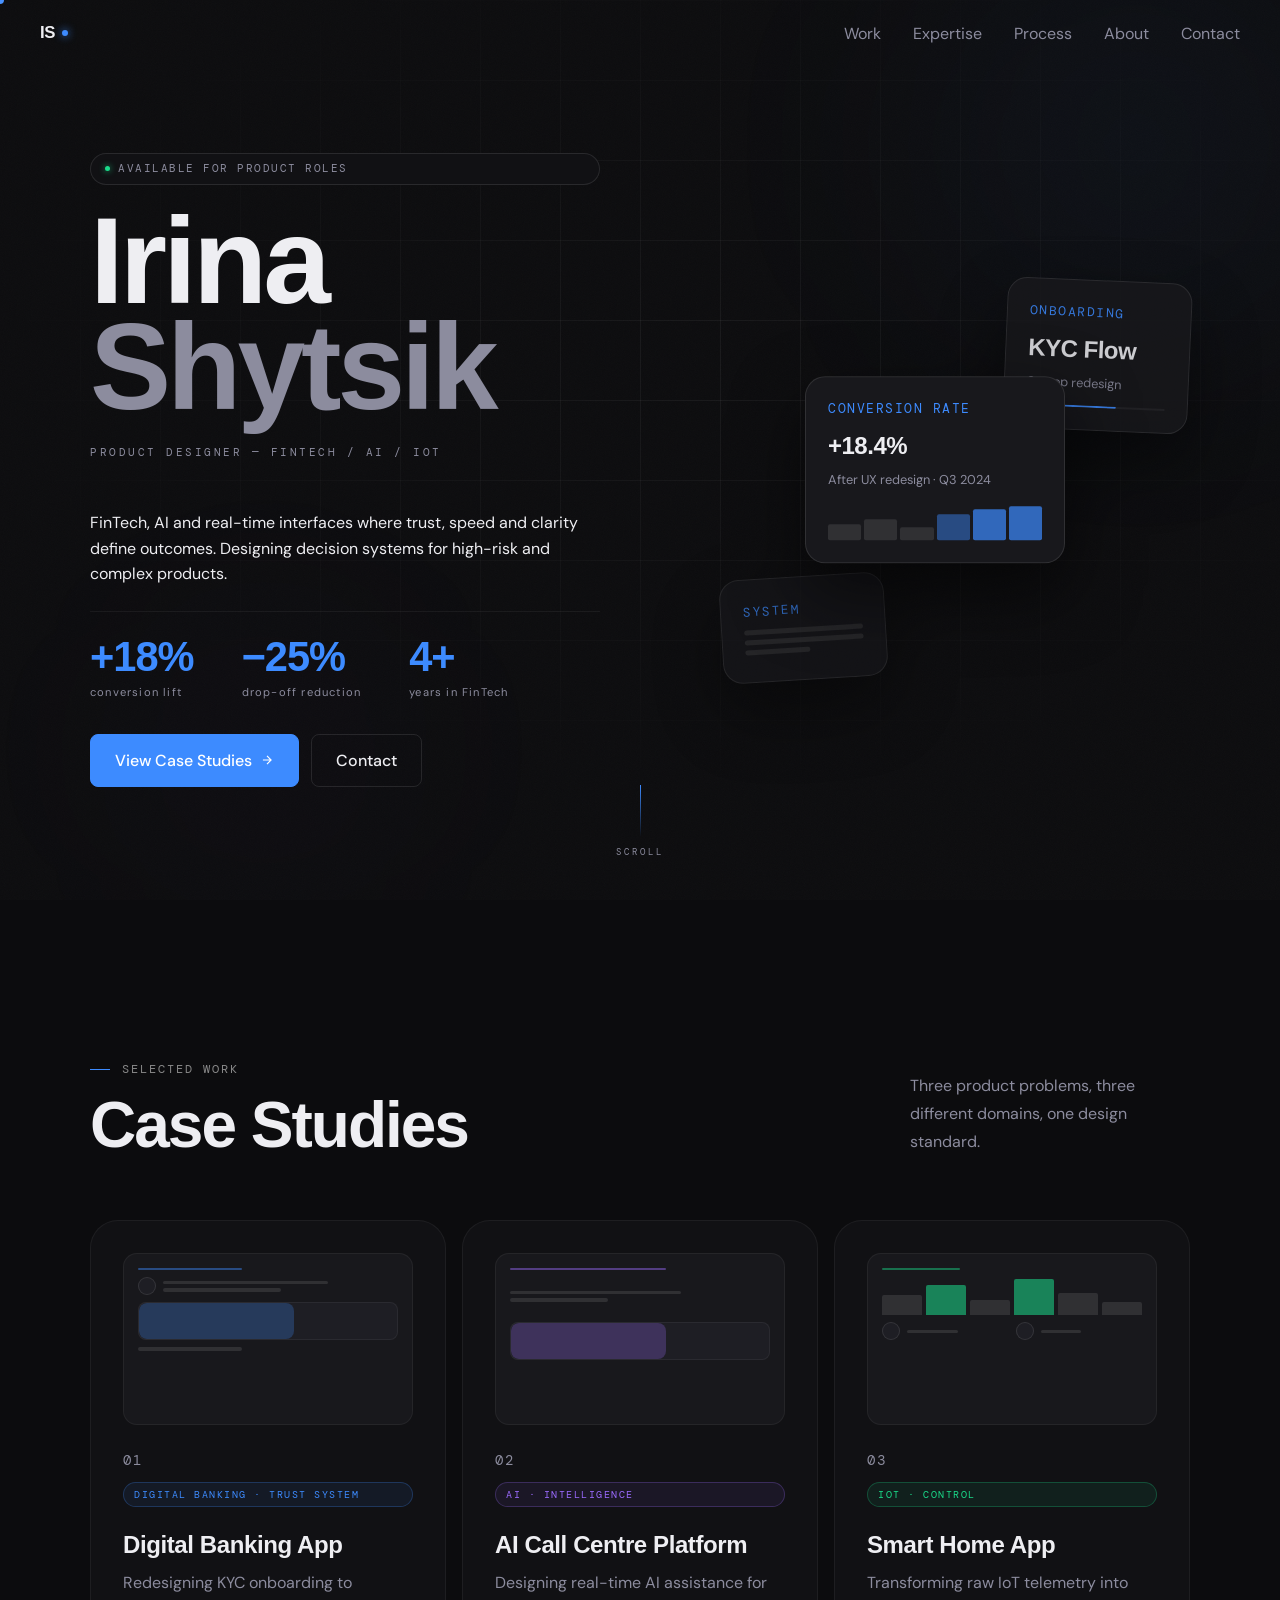
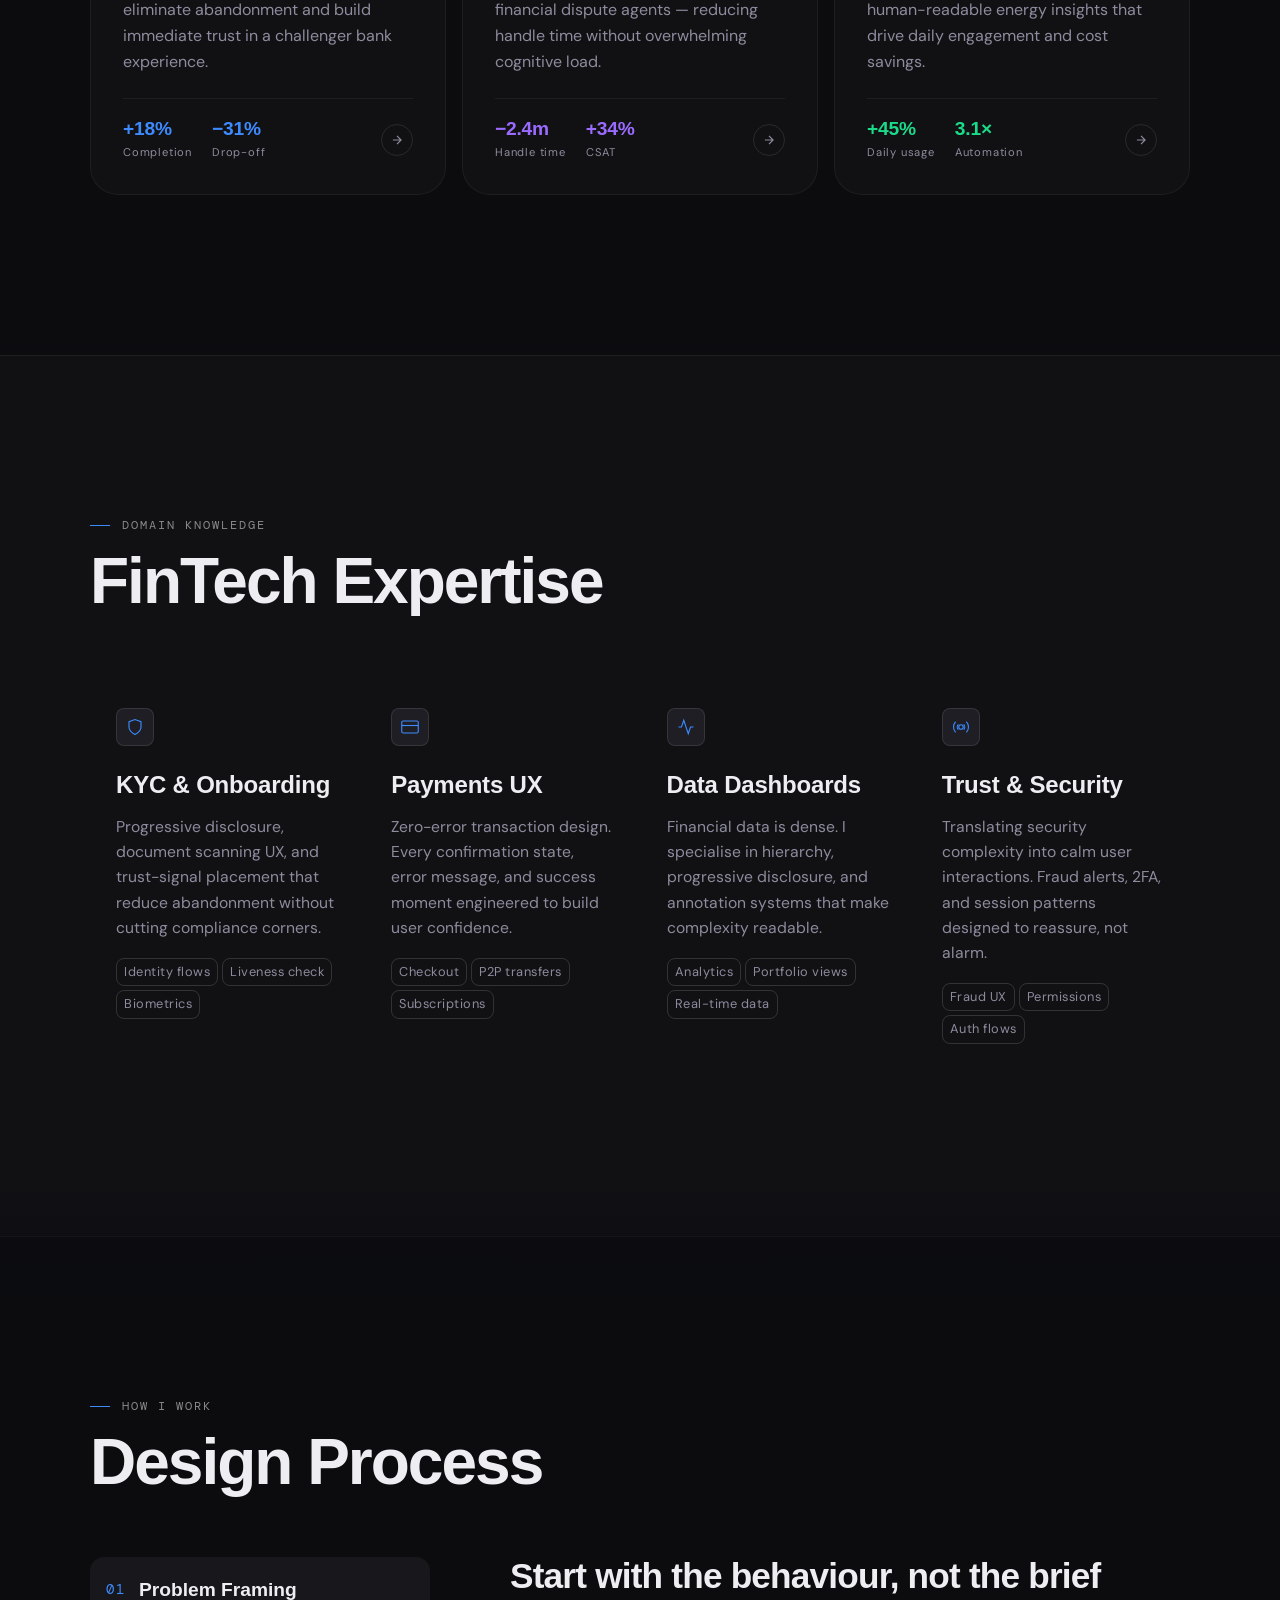
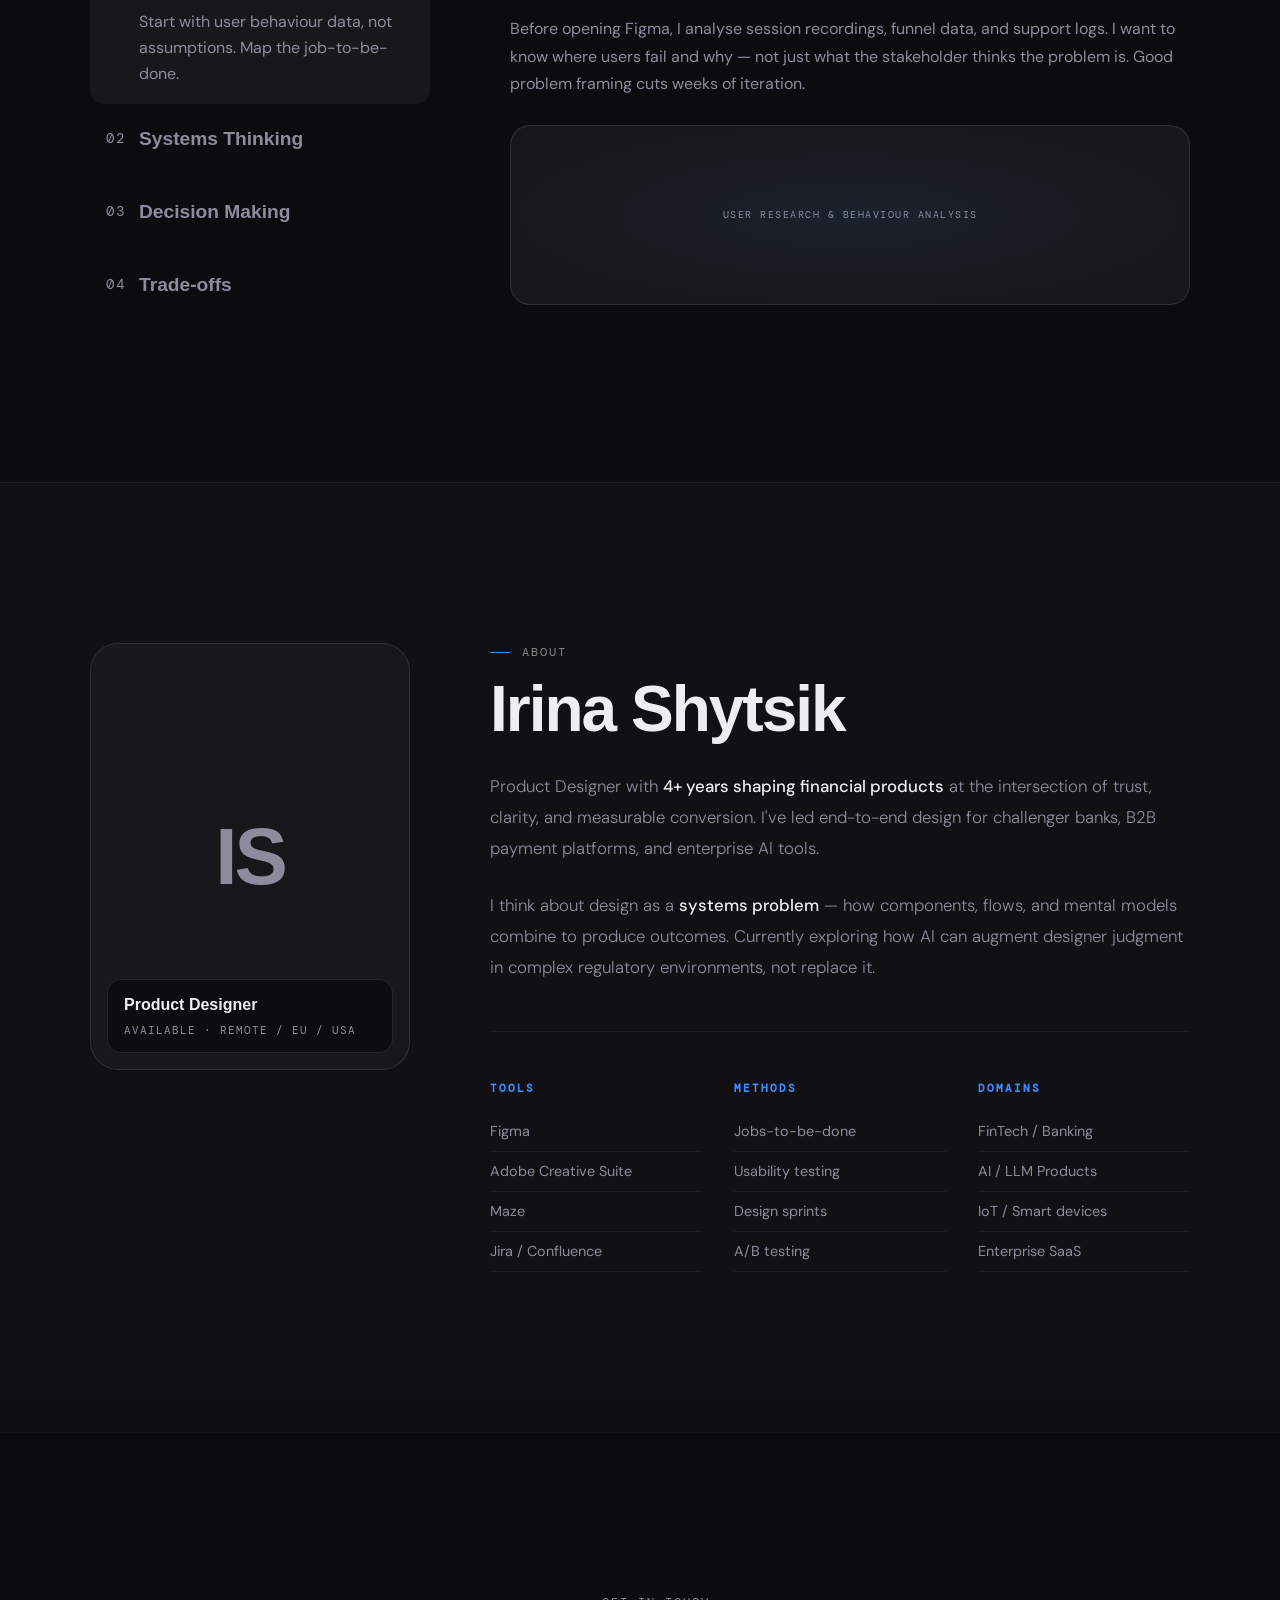
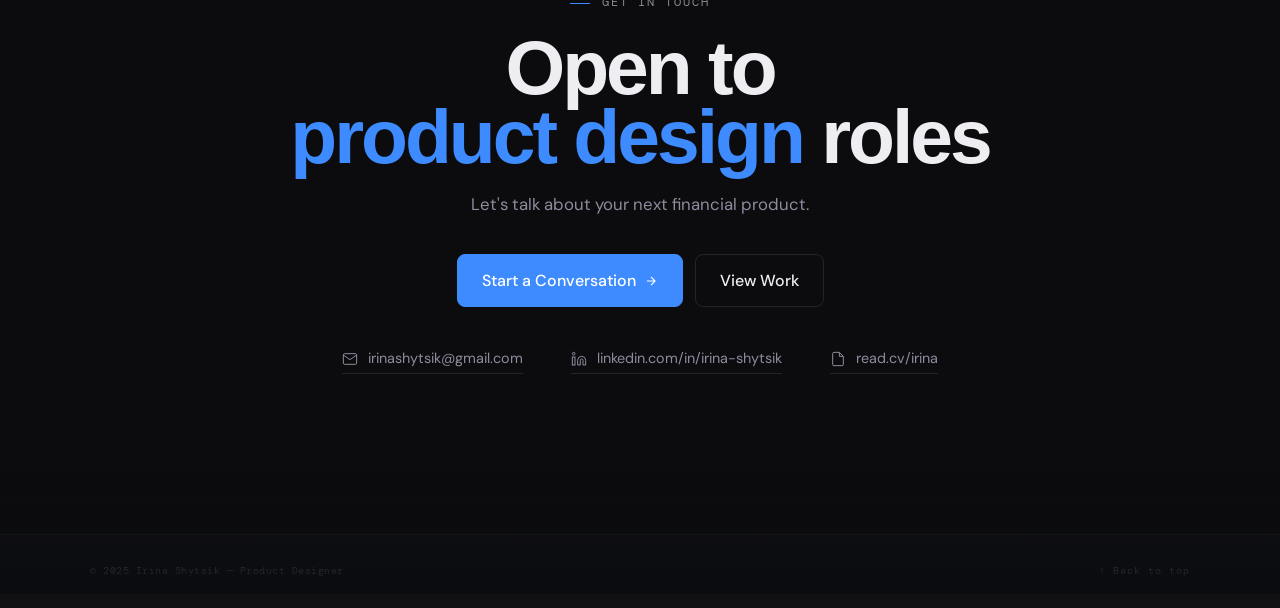
==== commit efc92cbb: "Add case-extensions.css stylesheet link" ====
--- a/index.html
+++ b/index.html
@@ -8,6 +8,7 @@
   <link rel="preconnect" href="https://fonts.gstatic.com" crossorigin/>
   <link href="https://fonts.googleapis.com/css2?family=DM+Mono:ital,wght@0,300;0,400;0,500&family=Syne:wght@400;500;600;700;800&family=DM+Sans:ital,opsz,wght@0,9..40,300;0,9..40,400;0,9..40,500;0,9..40,600;1,9..40,300&display=swap" rel="stylesheet"/>
   <link rel="stylesheet" href="styles.css"/>
+  <link rel="stylesheet" href="case-extensions.css">
 </head>
 <body>
 
--- a/styles.css
+++ b/styles.css
@@ -448,7 +448,7 @@
   color: var(--card-accent);
   border: 1px solid color-mix(in srgb, var(--card-accent) 25%, transparent);
   background: color-mix(in srgb, var(--card-accent) 8%, transparent);
-  padding: 4px 10px; border-radius:100px; margin-bottom: 14px;
+  padding: 4px 10px; border-radius:100px; margin-bottom: 24px;
 }
 .case-card__title {
   font-family: var(--font-display); font-size:1.5rem;
@@ -513,9 +513,9 @@
   display:flex; align-items:center; justify-content:center; color:var(--accent); margin-bottom: 20px;
 }
 .expertise__title { font-family:var(--font-display); font-size:1.5rem; font-weight:700; color:var(--text-primary); letter-spacing:-0.2px; margin-bottom:10px; }
-.expertise__desc  { font-size:1rem; color:var(--text-secondary); line-height:1.6; margin-bottom:18px; }
+.expertise__desc  { font-size:.98rem; color:var(--text-secondary); line-height:1.6; margin-bottom:18px; }
 .expertise__tags  { display:flex; flex-wrap:wrap; gap:4px; }
-.expertise__tag   { font-family:var(--font-body); font-size:.8rem; letter-spacing:.5px; color:var(--text-tertiary); border:1px solid var(--border-subtle); padding:3px 7px; border-radius:4px; }
+.expertise__tag   { font-family:var(--font-body); font-size:.8rem; letter-spacing:.5px; color:var(--text-tertiary); border:1px solid var(--border-muted); padding:3px 7px; border-radius:8px; }
 
 /* ============================================================
    PROCESS / ABOUT / CONTACT (HOME)
@@ -565,7 +565,7 @@
   padding:12px 16px;
 }
 .about__badge-role { font-family:var(--font-display); font-size:1rem; font-weight:700; color:var(--text-primary); }
-.about__badge-loc  { font-family:var(--font-mono); font-size:.7rem; letter-spacing:1px; color:var(--text-tertiary); text-transform:uppercase; margin-top:2px; }
+.about__badge-loc  { font-family:var(--font-mono); font-size:.7rem; letter-spacing:1px; color:var(--text-tertiary); text-transform:uppercase; margin-top:5px; }
 
 .about__bio { font-size:1.05rem; font-weight:300; line-height:1.85; color:var(--text-secondary); }
 .about__bio strong { color:var(--text-primary); font-weight:500; }
@@ -578,7 +578,7 @@
 .contact-section { text-align:center; }
 .contact__heading {
   font-family:var(--font-display);
-  font-size:clamp(3rem, 7vw, 6.5rem);
+  font-size:clamp(3rem, 6vw, 6.5rem);
   font-weight:800; letter-spacing:-3px; line-height:.9;
   color:var(--text-primary); margin:20px 0;
 }
@@ -764,3 +764,41 @@
 .case:hover h3 {
   transform: translateY(-2px);
 }
+
+
+
+
+.case-section {
+  padding: 140px 0;
+}
+
+.container.narrow {
+  max-width: 720px;
+}
+
+.xl {
+  font-size: 3rem;
+  line-height: 1.2;
+}
+
+.large {
+  font-size: 1.3rem;
+  line-height: 1.6;
+}
+
+.eyebrow {
+  text-transform: uppercase;
+  font-size: 0.75rem;
+  color: #888;
+  margin-bottom: 16px;
+}
+
+.metrics {
+  display: flex;
+  gap: 40px;
+}
+
+.metrics strong {
+  font-size: 2rem;
+  display: block;
+}
--- a/case-extensions.css
+++ b/case-extensions.css
@@ -0,0 +1,34 @@
+.case-section {
+  padding: 140px 0;
+}
+
+.container.narrow {
+  max-width: 720px;
+}
+
+.xl {
+  font-size: 3rem;
+  line-height: 1.2;
+}
+
+.large {
+  font-size: 1.3rem;
+  line-height: 1.6;
+}
+
+.eyebrow {
+  text-transform: uppercase;
+  font-size: 0.75rem;
+  color: #888;
+  margin-bottom: 16px;
+}
+
+.metrics {
+  display: flex;
+  gap: 40px;
+}
+
+.metrics strong {
+  font-size: 2rem;
+  display: block;
+}
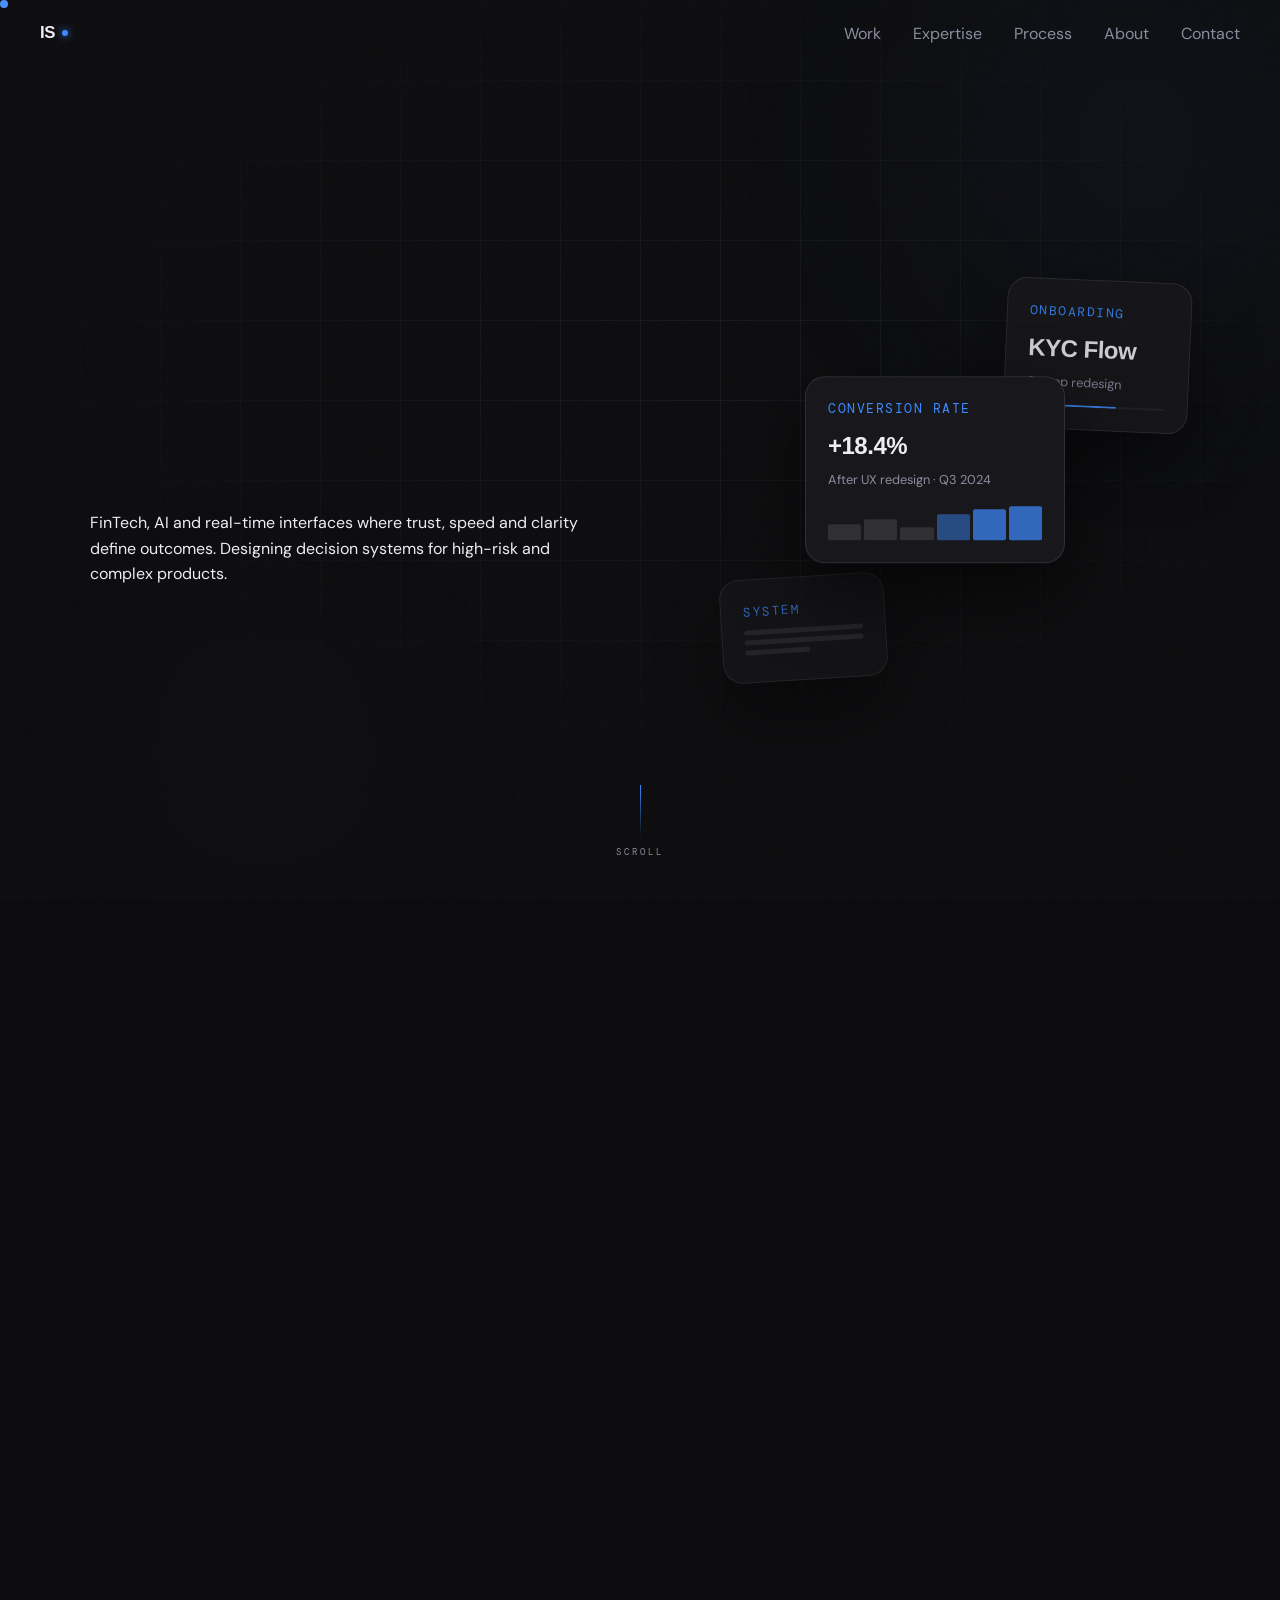
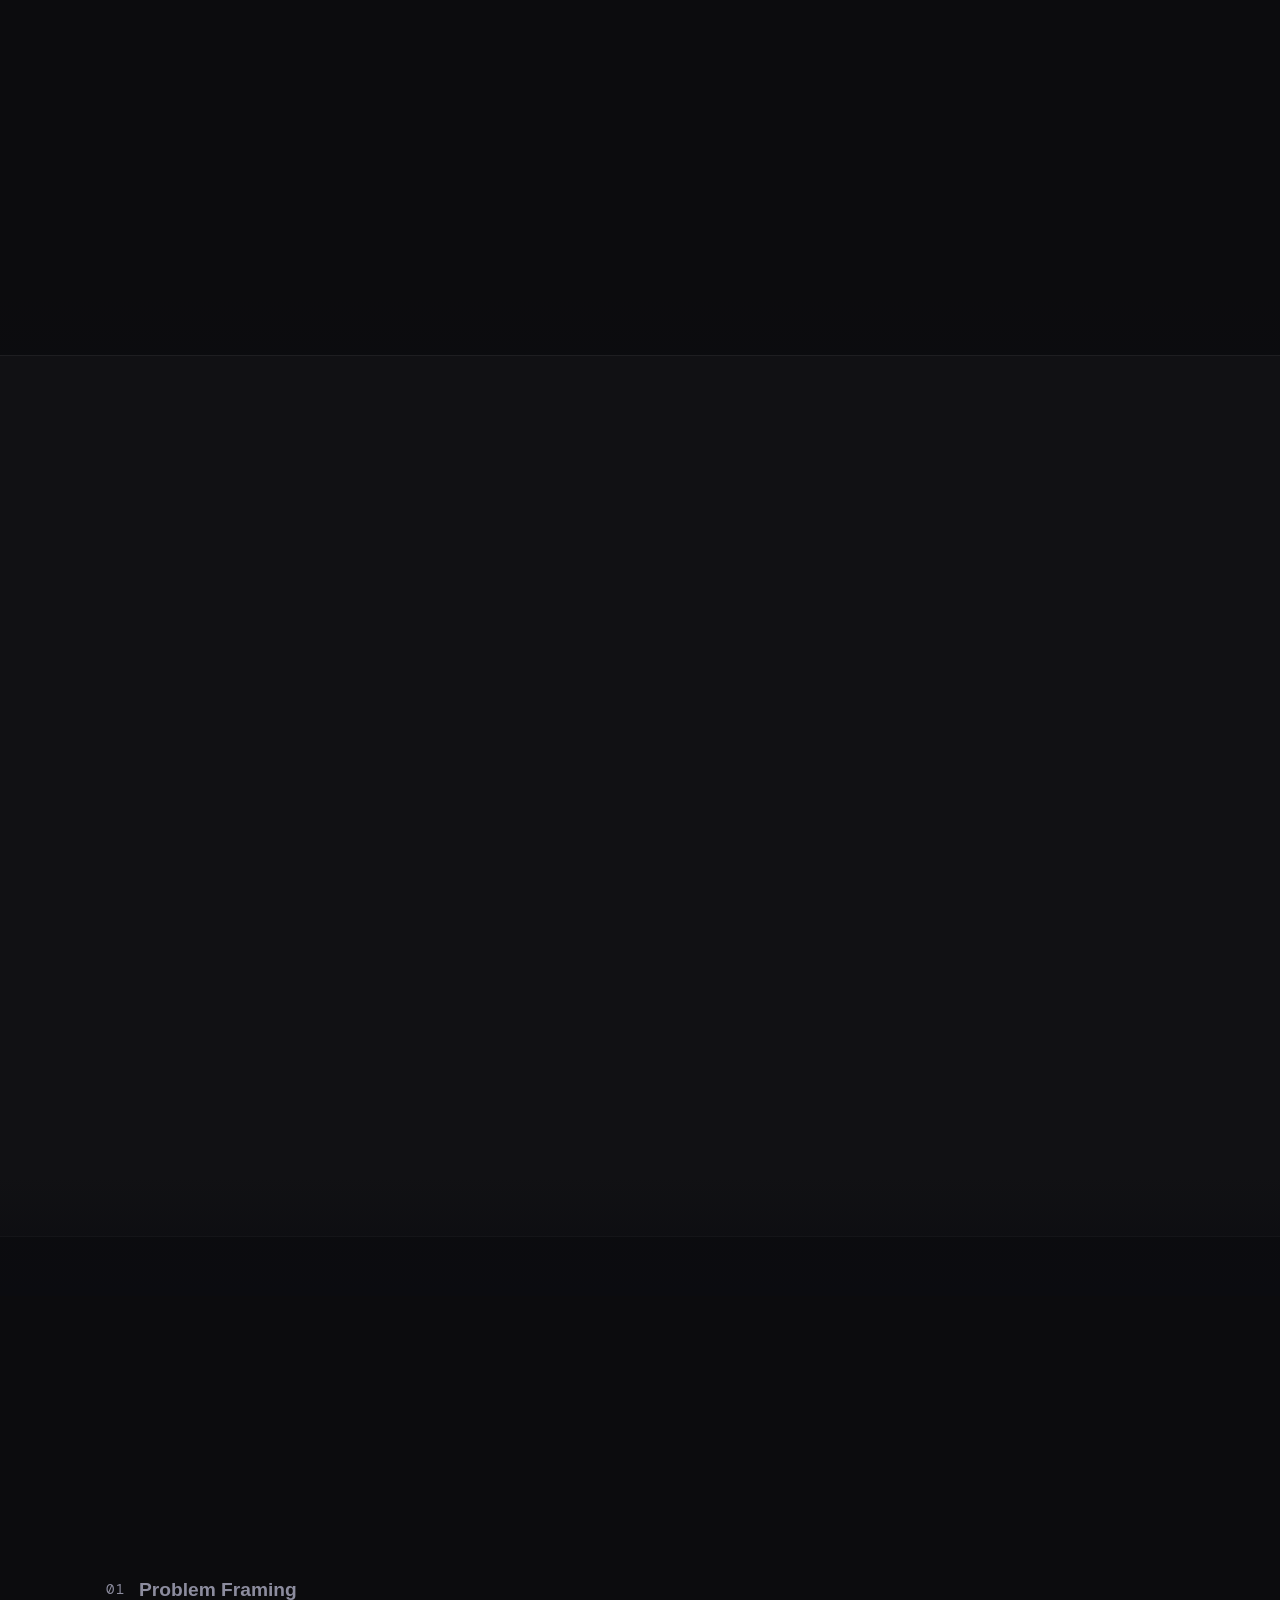
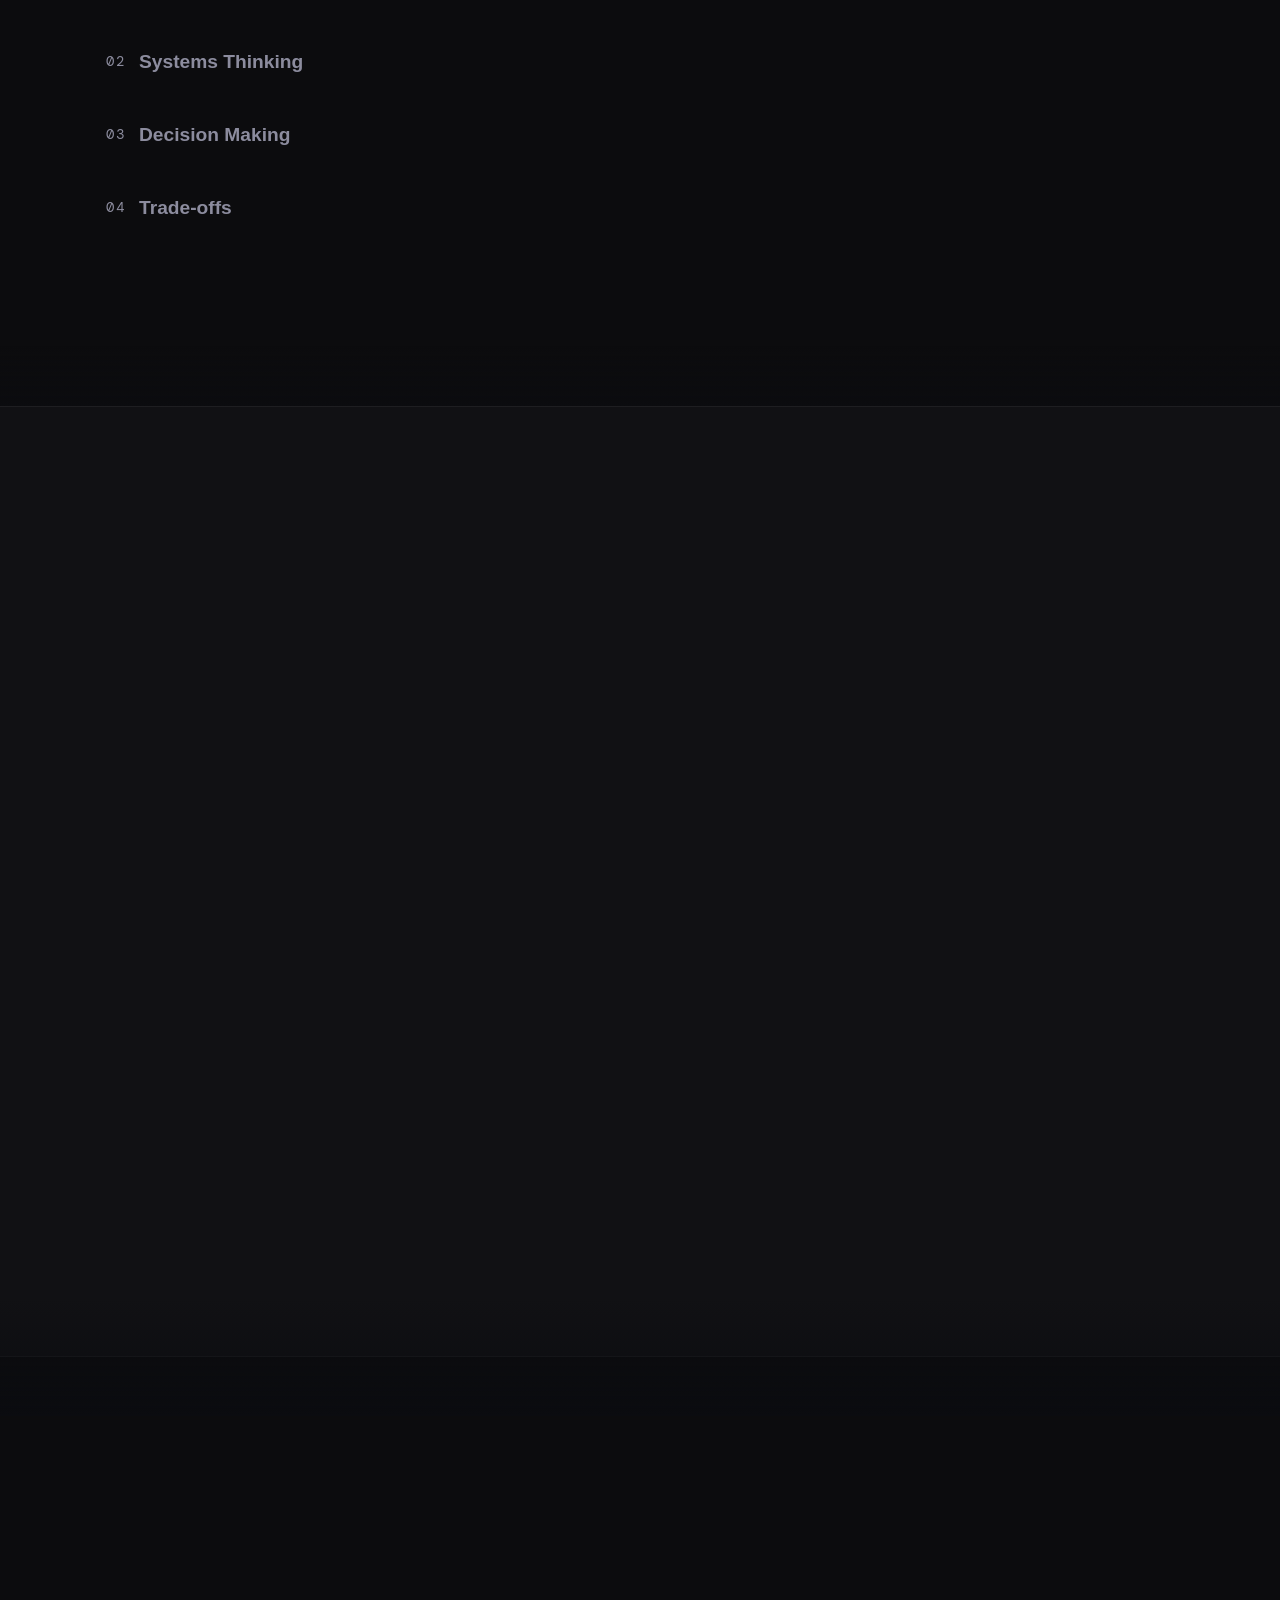
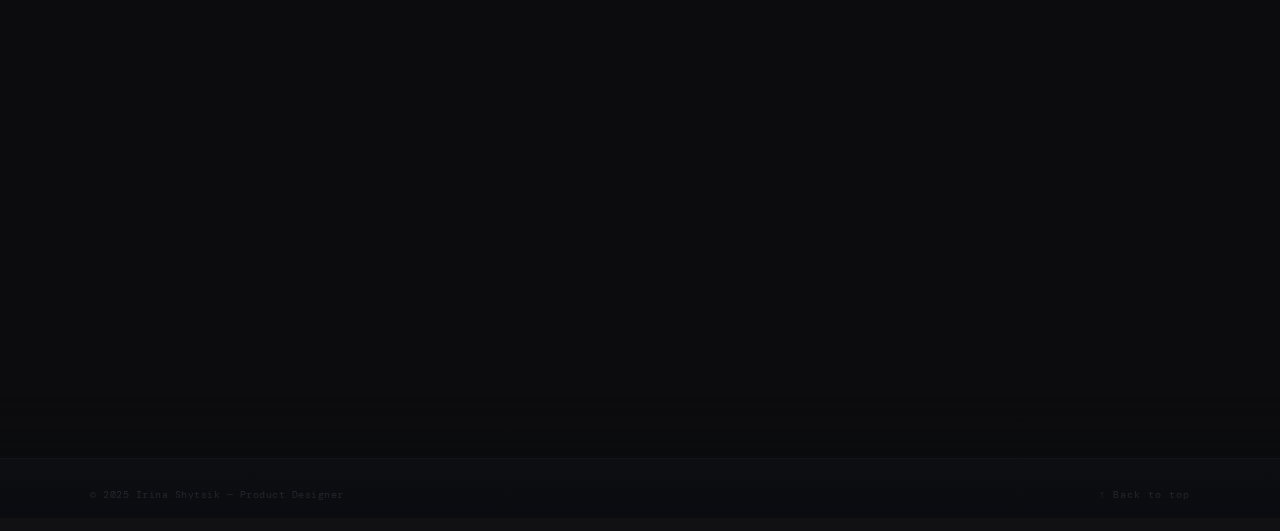
==== commit 8633630c: "Remove motion1.js script from index.html" ====
--- a/styles.css
+++ b/styles.css
@@ -802,3 +802,81 @@
   font-size: 2rem;
   display: block;
 }
+
+/* =========================
+   BACK BUTTON
+========================= */
+.back-nav {
+  position: fixed;
+  top: 24px;
+  left: 24px;
+  z-index: 1000;
+
+  text-decoration: none;
+  color: var(--text);
+  font-size: 14px;
+
+  opacity: 0.7;
+  transition: 0.3s;
+}
+
+.back-nav:hover {
+  opacity: 1;
+  transform: translateX(-3px);
+}
+
+/* =========================
+   CASE NAVIGATION (NEXT/PREV)
+========================= */
+.case-nav {
+  margin-top: 120px;
+  padding: 80px 0;
+  border-top: 1px solid #222;
+}
+
+.case-links {
+  display: grid;
+  grid-template-columns: 1fr 1fr;
+  gap: 20px;
+}
+
+.case-link {
+  display: block;
+  padding: 24px;
+  background: var(--surface);
+  border-radius: 14px;
+  text-decoration: none;
+  color: var(--text);
+
+  position: relative;
+  overflow: hidden;
+}
+
+/* preview hover */
+.case-link::before {
+  content: "";
+  position: absolute;
+  inset: 0;
+
+  background: radial-gradient(
+    400px circle at var(--x, 50%) var(--y, 50%),
+    rgba(255,255,255,0.08),
+    transparent 40%
+  );
+
+  opacity: 0;
+  transition: 0.3s;
+}
+
+.case-link:hover::before {
+  opacity: 1;
+}
+
+.case-link span {
+  font-size: 12px;
+  color: var(--muted);
+}
+
+.case-link h3 {
+  margin-top: 6px;
+}
